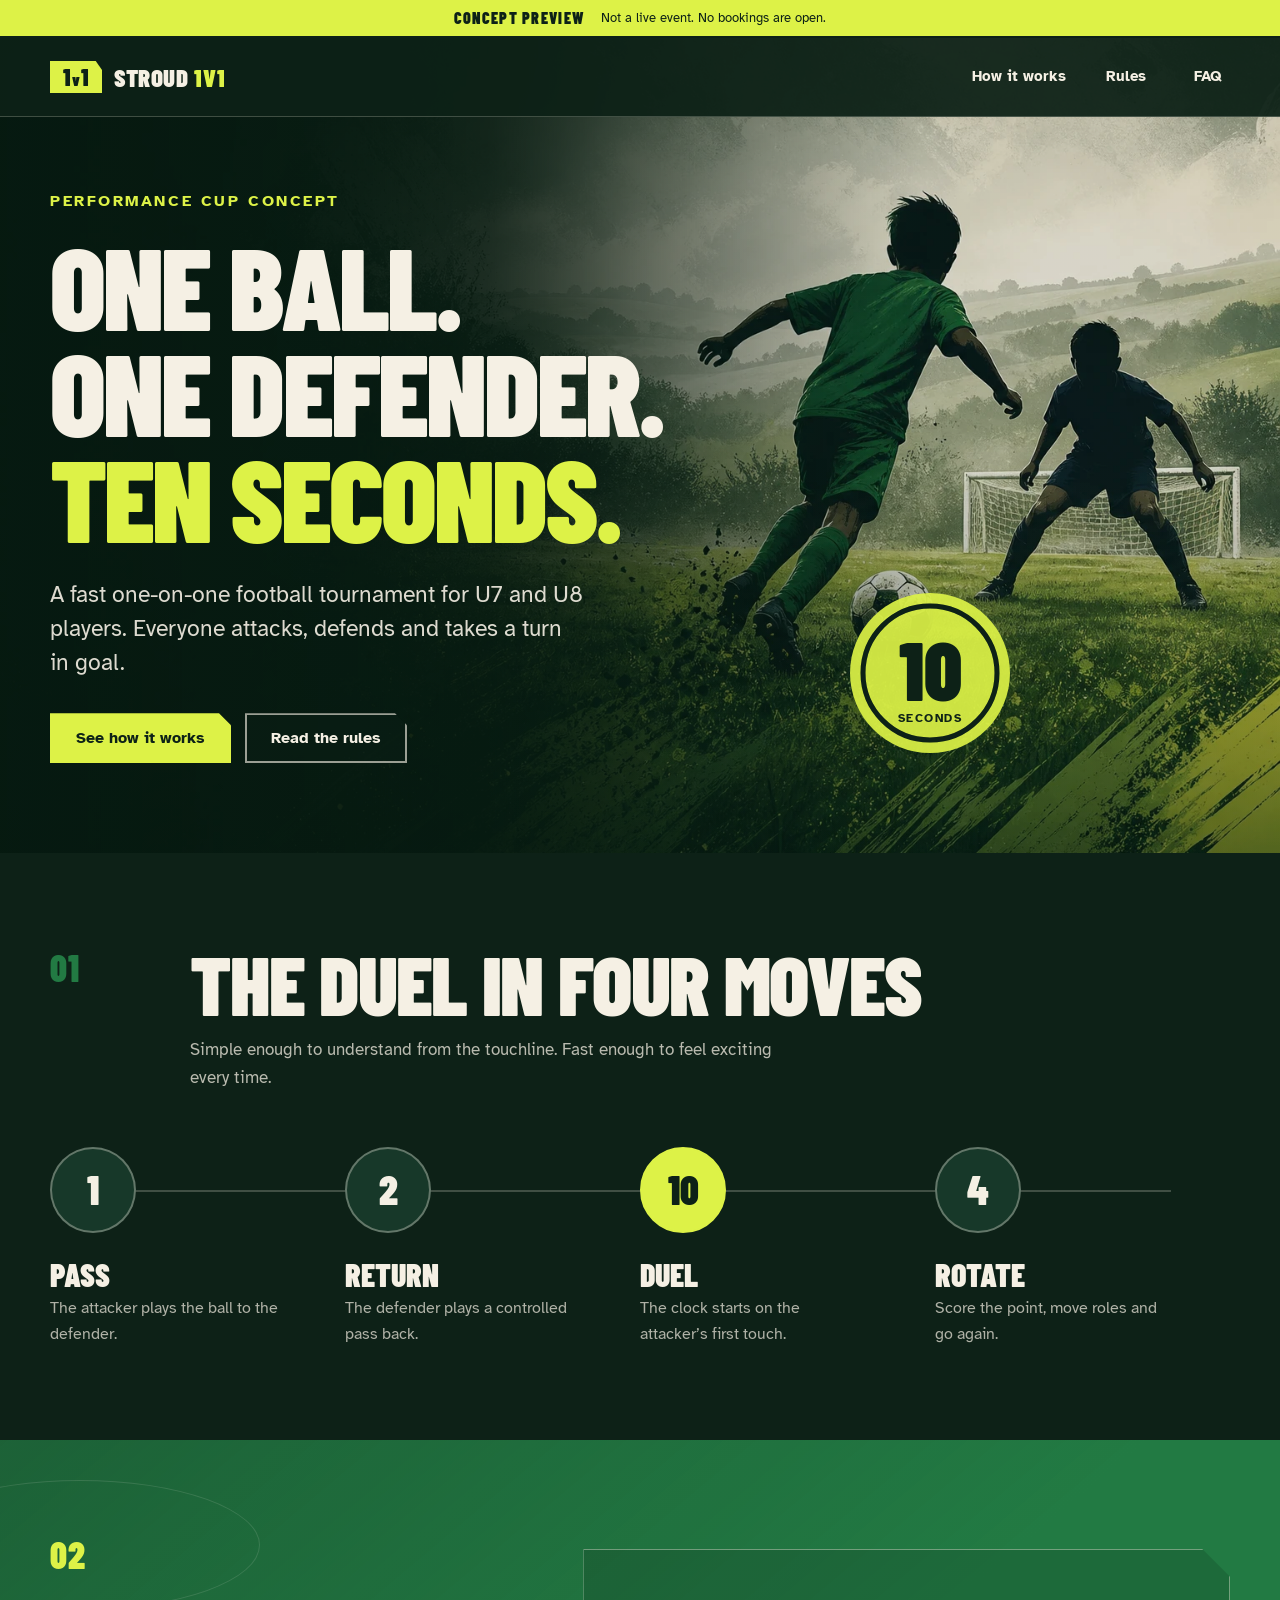
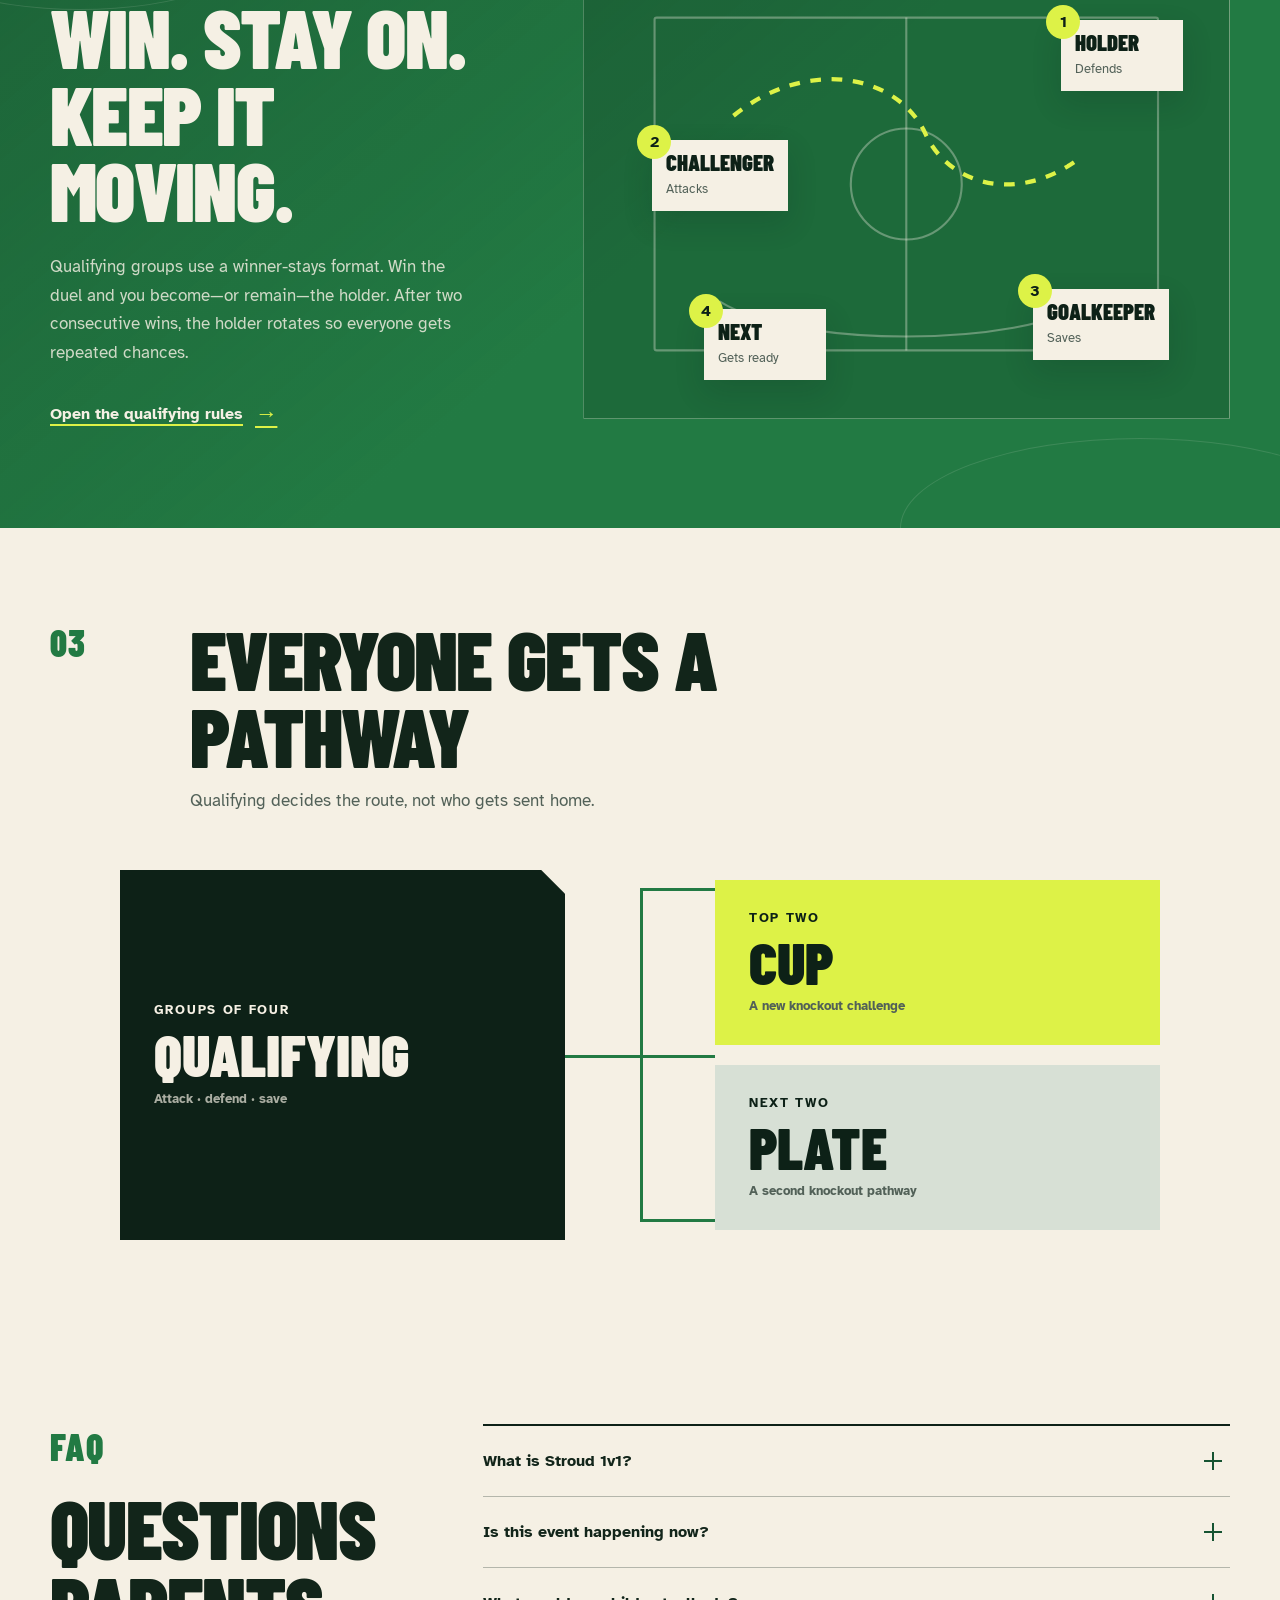
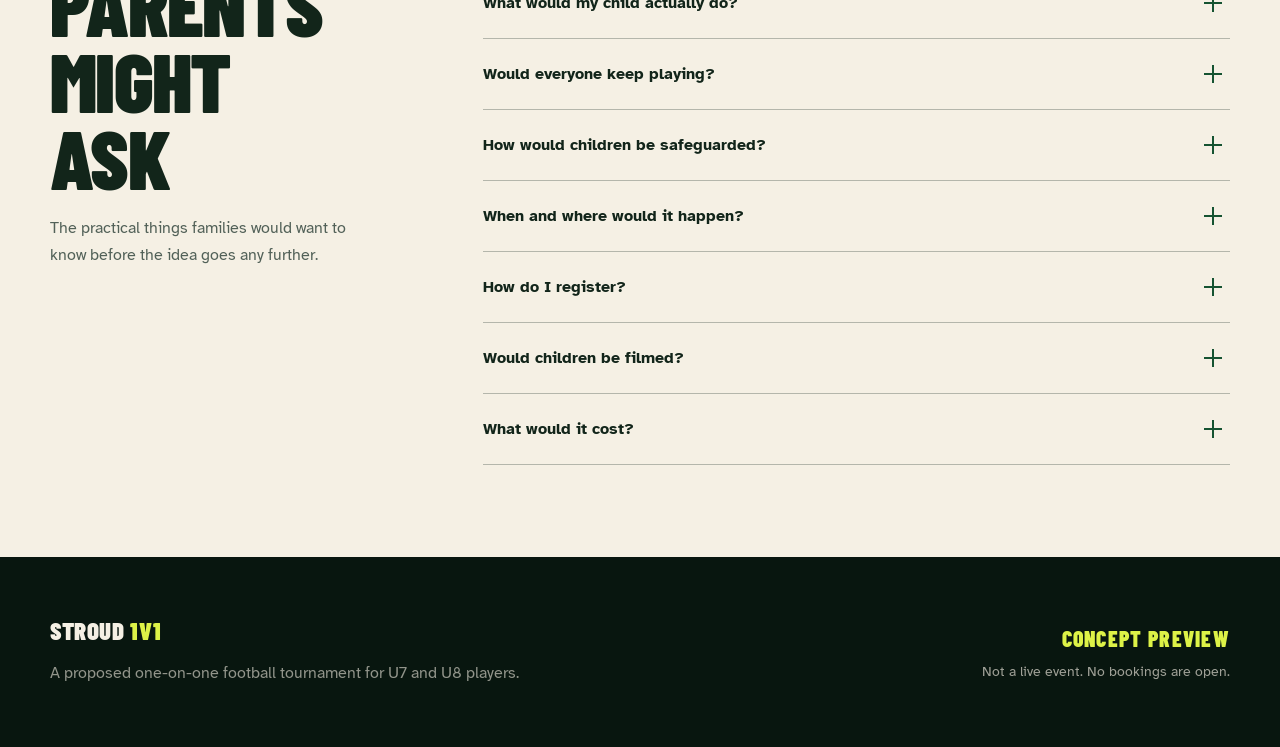
==== stroud-1v1/index.html @ 90f4fe82 "Simplify Stroud 1v1 homepage for parents" ====
<!doctype html>
<html lang="en">
<head>
    <meta charset="utf-8">
    <meta name="viewport" content="width=device-width, initial-scale=1">
    <meta name="robots" content="noindex, nofollow">
    <meta name="theme-color" content="#0D2117">
    <meta name="description" content="A proposed one-on-one football tournament for U7 and U8 players in Stroud.">
    <meta property="og:type" content="website">
    <meta property="og:title" content="Stroud 1v1 — Concept Preview">
    <meta property="og:description" content="A proposed U7 and U8 football tournament built around ten-second one-on-one duels.">
    <meta property="og:url" content="https://greg-cld.github.io/Champion-Football-Stroud/stroud-1v1/">
    <meta property="og:image" content="https://greg-cld.github.io/Champion-Football-Stroud/stroud-1v1/assets/share-card.png">
    <meta property="og:image:width" content="1200">
    <meta property="og:image:height" content="630">
    <title>Stroud 1v1 — Concept Preview</title>
    <link rel="canonical" href="https://greg-cld.github.io/Champion-Football-Stroud/stroud-1v1/">
    <link rel="stylesheet" href="assets/styles.css?v=20260819-2">
</head>
<body>
    <a class="skip-link" href="#main">Skip to the main idea</a>

    <div class="concept-bar">
        <div class="shell concept-bar__inner">
            <strong>Concept preview</strong>
            <span>Not a live event. No bookings are open.</span>
        </div>
    </div>

    <header class="site-header">
        <div class="shell site-header__inner">
            <a class="brand" href="./" aria-label="Stroud 1v1 concept homepage">
                <span class="brand__mark" aria-hidden="true">1<span>v</span>1</span>
                <span class="brand__words">Stroud <b>1v1</b></span>
            </a>
            <nav class="site-nav" aria-label="Main navigation">
                <a href="#how-it-works">How it works</a>
                <a href="rules/">Rules</a>
                <a href="#faq">FAQ</a>
            </nav>
        </div>
    </header>

    <main id="main">
        <section class="hero" aria-labelledby="hero-title">
            <img class="hero__image" src="assets/hero-duel.webp" alt="Illustrated young football attacker facing a defender on a green community pitch">
            <div class="hero__shade" aria-hidden="true"></div>
            <div class="shell hero__inner">
                <div class="hero__copy">
                    <p class="descriptor">Performance Cup concept</p>
                    <h1 id="hero-title">One ball.<br>One defender.<br><em>Ten seconds.</em></h1>
                    <p class="hero__intro">A fast one-on-one football tournament for U7 and U8 players. Everyone attacks, defends and takes a turn in goal.</p>
                    <div class="hero__actions">
                        <a class="button button--primary" href="#how-it-works">See how it works</a>
                        <a class="button button--quiet" href="rules/">Read the rules</a>
                    </div>
                </div>

                <div class="timer-mark" aria-label="Each attack lasts ten seconds">
                    <svg viewBox="0 0 160 160" aria-hidden="true" focusable="false">
                        <circle class="timer-mark__track" cx="80" cy="80" r="67"></circle>
                        <circle class="timer-mark__run" cx="80" cy="80" r="67"></circle>
                    </svg>
                    <strong>10</strong>
                    <span>seconds</span>
                </div>
            </div>
        </section>

        <section class="section section--chalk" id="how-it-works" aria-labelledby="how-title">
            <div class="shell">
                <div class="section-heading">
                    <p class="section-number" aria-hidden="true">01</p>
                    <div>
                        <h2 id="how-title">The duel in four moves</h2>
                        <p>Simple enough to understand from the touchline. Fast enough to feel exciting every time.</p>
                    </div>
                </div>

                <ol class="duel-steps">
                    <li>
                        <span class="duel-steps__number">1</span>
                        <div><strong>Pass</strong><span>The attacker plays the ball to the defender.</span></div>
                    </li>
                    <li>
                        <span class="duel-steps__number">2</span>
                        <div><strong>Return</strong><span>The defender plays a controlled pass back.</span></div>
                    </li>
                    <li class="duel-steps__live">
                        <span class="duel-steps__number">10</span>
                        <div><strong>Duel</strong><span>The clock starts on the attacker’s first touch.</span></div>
                    </li>
                    <li>
                        <span class="duel-steps__number">4</span>
                        <div><strong>Rotate</strong><span>Score the point, move roles and go again.</span></div>
                    </li>
                </ol>
            </div>
        </section>

        <section class="section section--field" aria-labelledby="stay-title">
            <div class="shell split-layout">
                <div class="split-layout__copy">
                    <p class="section-number section-number--lime" aria-hidden="true">02</p>
                    <h2 id="stay-title">Win. Stay on. Keep it moving.</h2>
                    <p>Qualifying groups use a winner-stays format. Win the duel and you become—or remain—the holder. After two consecutive wins, the holder rotates so everyone gets repeated chances.</p>
                    <a class="text-link" href="rules/#qualifying">Open the qualifying rules <span aria-hidden="true">→</span></a>
                </div>

                <div class="pitch-board" aria-label="Four roles rotate around a small pitch">
                    <svg class="pitch-board__lines" viewBox="0 0 520 360" aria-hidden="true" focusable="false">
                        <rect x="24" y="24" width="472" height="312" rx="2"></rect>
                        <line x1="260" y1="24" x2="260" y2="336"></line>
                        <circle cx="260" cy="180" r="52"></circle>
                        <path d="M85 290 C155 334 365 334 435 290"></path>
                        <path class="pitch-board__route" d="M98 116 C165 62 251 75 278 133 C301 183 367 199 425 154"></path>
                    </svg>
                    <div class="role role--holder"><span>1</span><strong>Holder</strong><small>Defends</small></div>
                    <div class="role role--challenger"><span>2</span><strong>Challenger</strong><small>Attacks</small></div>
                    <div class="role role--keeper"><span>3</span><strong>Goalkeeper</strong><small>Saves</small></div>
                    <div class="role role--next"><span>4</span><strong>Next</strong><small>Gets ready</small></div>
                </div>
            </div>
        </section>

        <section class="section section--cream" aria-labelledby="path-title">
            <div class="shell">
                <div class="section-heading section-heading--dark">
                    <p class="section-number" aria-hidden="true">03</p>
                    <div>
                        <h2 id="path-title">Everyone gets a pathway</h2>
                        <p>Qualifying decides the route, not who gets sent home.</p>
                    </div>
                </div>

                <div class="pathway" aria-label="Qualifying groups split into Cup and Plate competitions">
                    <div class="pathway__start">
                        <span>Groups of four</span>
                        <strong>Qualifying</strong>
                        <small>Attack · defend · save</small>
                    </div>
                    <div class="pathway__fork" aria-hidden="true"><span></span><span></span></div>
                    <div class="pathway__finish pathway__finish--cup">
                        <span>Top two</span>
                        <strong>Cup</strong>
                        <small>A new knockout challenge</small>
                    </div>
                    <div class="pathway__finish pathway__finish--plate">
                        <span>Next two</span>
                        <strong>Plate</strong>
                        <small>A second knockout pathway</small>
                    </div>
                </div>
            </div>
        </section>

        <section class="section section--faq" id="faq" aria-labelledby="faq-title">
            <div class="shell faq-layout">
                <div class="faq-layout__intro">
                    <p class="section-number" aria-hidden="true">FAQ</p>
                    <h2 id="faq-title">Questions parents might ask</h2>
                    <p>The practical things families would want to know before the idea goes any further.</p>
                </div>
                <div class="faq-list">
                    <details>
                        <summary>What is Stroud 1v1?</summary>
                        <p>It is a proposed one-on-one football tournament for U7 and U8 players. Children rotate through attacking, defending and goalkeeping in short, ten-second duels.</p>
                    </details>
                    <details>
                        <summary>Is this event happening now?</summary>
                        <p>No. This is a concept preview for discussion and testing. No bookings are open.</p>
                    </details>
                    <details>
                        <summary>What would my child actually do?</summary>
                        <p>They would take turns as attacker, defender and goalkeeper. A qualifying win lets a player stay on, with a two-win cap so the group keeps rotating.</p>
                    </details>
                    <details>
                        <summary>Would everyone keep playing?</summary>
                        <p>Yes. Qualifying leads into Cup and Plate pathways, so every child moves into another meaningful part of the competition.</p>
                    </details>
                    <details>
                        <summary>How would children be safeguarded?</summary>
                        <p>Before any event could run, it would need an approved host, a welfare lead, first-aid arrangements and clear reporting procedures. Coaches and other eligible adults working directly with children would need an in-date FA-accepted DBS check and appropriate current FA safeguarding training.</p>
                    </details>
                    <details>
                        <summary>When and where would it happen?</summary>
                        <p>No date or venue is set. If the idea progresses, approved operational details would be shared privately with parents and carers.</p>
                    </details>
                    <details>
                        <summary>How do I register?</summary>
                        <p>Registration is not open, and this website does not collect personal information.</p>
                    </details>
                    <details>
                        <summary>Would children be filmed?</summary>
                        <p>No official filming is proposed for the pilot concept.</p>
                    </details>
                    <details>
                        <summary>What would it cost?</summary>
                        <p>The working assumption is £15 per child, subject to feasibility and approval.</p>
                    </details>
                </div>
            </div>
        </section>
    </main>

    <footer class="site-footer">
        <div class="shell site-footer__inner">
            <div>
                <span class="brand__words">Stroud <b>1v1</b></span>
                <p>A proposed one-on-one football tournament for U7 and U8 players.</p>
            </div>
            <div class="site-footer__status">
                <strong>Concept preview</strong>
                <span>Not a live event. No bookings are open.</span>
            </div>
        </div>
    </footer>
</body>
</html>
---- stroud-1v1/assets/styles.css ----
@font-face {
    font-family: "Barlow Condensed";
    src: url("fonts/barlow-condensed-black.ttf") format("truetype");
    font-style: normal;
    font-weight: 900;
    font-display: swap;
}

@font-face {
    font-family: "Atkinson Hyperlegible";
    src: url("fonts/atkinson-hyperlegible-regular.ttf") format("truetype");
    font-style: normal;
    font-weight: 400;
    font-display: swap;
}

@font-face {
    font-family: "Atkinson Hyperlegible";
    src: url("fonts/atkinson-hyperlegible-bold.ttf") format("truetype");
    font-style: normal;
    font-weight: 700;
    font-display: swap;
}

:root {
    --ink: #0d2117;
    --ink-soft: #173829;
    --field: #227a43;
    --field-dark: #155331;
    --chalk: #f5f0e4;
    --mist: #d7e0d5;
    --lime: #ddf247;
    --lime-dark: #273400;
    --white: #fffef9;
    --text: #12251a;
    --muted: #526158;
    --shell: min(1180px, calc(100% - 40px));
    --display: "Barlow Condensed", "Arial Narrow", Impact, sans-serif;
    --body: "Atkinson Hyperlegible", Verdana, Arial, sans-serif;
}

*,
*::before,
*::after {
    box-sizing: border-box;
}

html {
    scroll-behavior: smooth;
    background: var(--ink);
}

body {
    margin: 0;
    color: var(--text);
    background: var(--chalk);
    font-family: var(--body);
    font-size: 1rem;
    line-height: 1.65;
    text-rendering: optimizeLegibility;
}

body::selection {
    color: var(--ink);
    background: var(--lime);
}

img,
svg {
    display: block;
    max-width: 100%;
}

a {
    color: inherit;
}

button,
a,
summary {
    -webkit-tap-highlight-color: transparent;
}

:focus-visible {
    outline: 3px solid var(--chalk);
    outline-offset: 3px;
    box-shadow: 0 0 0 6px var(--ink);
}

.shell {
    width: var(--shell);
    margin-inline: auto;
}

.skip-link {
    position: fixed;
    z-index: 100;
    top: 10px;
    left: 10px;
    padding: 10px 16px;
    color: var(--ink);
    background: var(--lime);
    font-weight: 700;
    transform: translateY(-150%);
}

.skip-link:focus {
    transform: translateY(0);
}

.concept-bar {
    position: sticky;
    z-index: 50;
    top: 0;
    color: var(--ink);
    background: var(--lime);
    border-bottom: 2px solid var(--ink);
}

.concept-bar__inner {
    min-height: 36px;
    display: flex;
    align-items: center;
    justify-content: center;
    gap: 10px 16px;
    text-align: center;
    font-size: 0.83rem;
}

.concept-bar strong {
    font-family: var(--display);
    font-size: 1rem;
    letter-spacing: 0.08em;
    text-transform: uppercase;
}

.site-header {
    position: absolute;
    z-index: 20;
    right: 0;
    left: 0;
    color: var(--chalk);
    background: rgba(13, 33, 23, 0.94);
    border-bottom: 1px solid rgba(245, 240, 228, 0.22);
}

.site-header__inner {
    min-height: 78px;
    display: flex;
    align-items: center;
    justify-content: space-between;
    gap: 24px;
}

.brand {
    min-height: 44px;
    display: inline-flex;
    align-items: center;
    gap: 12px;
    color: inherit;
    text-decoration: none;
}

.brand__mark {
    min-width: 52px;
    padding: 3px 7px 4px;
    color: var(--ink);
    background: var(--lime);
    clip-path: polygon(0 0, 88% 0, 100% 28%, 100% 100%, 0 100%);
    font-family: var(--display);
    font-size: 1.55rem;
    line-height: 1;
    text-align: center;
}

.brand__mark span {
    margin-inline: 1px;
    font-size: 0.66em;
}

.brand__words {
    font-family: var(--display);
    font-size: 1.55rem;
    letter-spacing: 0.025em;
    line-height: 1;
    text-transform: uppercase;
}

.brand__words b {
    color: var(--lime);
}

.site-nav {
    display: flex;
    align-items: center;
    gap: clamp(18px, 3vw, 38px);
}

.site-nav a {
    min-width: 44px;
    min-height: 44px;
    display: inline-flex;
    align-items: center;
    justify-content: center;
    color: inherit;
    font-size: 0.95rem;
    font-weight: 700;
    text-decoration: none;
}

.site-nav a:hover,
.site-nav a[aria-current="page"] {
    color: var(--lime);
}

.hero {
    position: relative;
    min-height: min(790px, calc(100svh - 36px));
    display: grid;
    align-items: center;
    overflow: hidden;
    color: var(--chalk);
    background: var(--ink);
}

.hero__image,
.hero__shade {
    position: absolute;
    inset: 0;
    width: 100%;
    height: 100%;
}

.hero__image {
    object-fit: cover;
    object-position: center;
}

.hero__shade {
    background:
        linear-gradient(90deg, rgba(6, 25, 16, 0.98) 0%, rgba(6, 25, 16, 0.84) 38%, rgba(6, 25, 16, 0.12) 72%),
        linear-gradient(0deg, rgba(6, 25, 16, 0.48) 0%, transparent 50%);
}

.hero__inner {
    position: relative;
    z-index: 2;
    display: grid;
    grid-template-columns: minmax(0, 760px) auto;
    align-items: end;
    gap: 40px;
    padding-block: 150px 90px;
}

.descriptor {
    margin: 0 0 18px;
    color: var(--lime);
    font-weight: 700;
    letter-spacing: 0.16em;
    text-transform: uppercase;
}

h1,
h2,
h3,
p {
    text-wrap: pretty;
}

h1,
h2,
h3 {
    margin-top: 0;
    font-family: var(--display);
    font-weight: 900;
    line-height: 0.92;
    text-transform: uppercase;
}

.hero h1 {
    max-width: 760px;
    margin-bottom: 28px;
    font-size: clamp(4.2rem, 9vw, 8.6rem);
    letter-spacing: -0.025em;
}

.hero h1 em,
.mindset-layout h2 em,
.rules-hero h1 em {
    color: var(--lime);
    font-style: normal;
}

.hero__intro {
    max-width: 590px;
    margin: 0;
    color: rgba(245, 240, 228, 0.9);
    font-size: clamp(1.15rem, 2vw, 1.45rem);
    line-height: 1.45;
}

.hero__actions {
    display: flex;
    flex-wrap: wrap;
    gap: 14px;
    margin-top: 34px;
}

.button {
    min-height: 50px;
    display: inline-flex;
    align-items: center;
    justify-content: center;
    padding: 13px 24px;
    border: 2px solid transparent;
    clip-path: polygon(0 0, calc(100% - 12px) 0, 100% 12px, 100% 100%, 0 100%);
    font-weight: 700;
    line-height: 1.2;
    text-decoration: none;
    transition: transform 140ms ease, background-color 140ms ease, color 140ms ease;
}

.button:hover {
    transform: translateY(-2px);
}

.button:active {
    transform: translateY(1px);
}

.button--primary {
    color: var(--ink);
    background: var(--lime);
}

.button--quiet {
    color: var(--chalk);
    border-color: rgba(245, 240, 228, 0.62);
    background: rgba(13, 33, 23, 0.45);
}

.button--quiet:hover {
    color: var(--ink);
    background: var(--chalk);
}

.button--dark {
    color: var(--chalk);
    background: var(--ink);
}

.timer-mark {
    position: relative;
    width: 160px;
    aspect-ratio: 1;
    display: grid;
    align-self: end;
    place-items: center;
    margin-bottom: 10px;
    color: var(--ink);
    background: rgba(221, 242, 71, 0.92);
    border-radius: 50%;
}

.timer-mark svg {
    position: absolute;
    inset: 0;
    width: 100%;
    height: 100%;
    transform: rotate(-90deg);
}

.timer-mark circle {
    fill: none;
    stroke-width: 5;
}

.timer-mark__track {
    stroke: rgba(13, 33, 23, 0.18);
}

.timer-mark__run {
    stroke: var(--ink);
    stroke-dasharray: 421;
    stroke-dashoffset: 421;
    animation: timer-run 10s linear 1 900ms forwards;
}

.timer-mark strong {
    margin-top: -10px;
    font-family: var(--display);
    font-size: 5.2rem;
    line-height: 0.8;
}

.timer-mark span {
    position: absolute;
    bottom: 24px;
    font-size: 0.75rem;
    font-weight: 700;
    letter-spacing: 0.12em;
    text-transform: uppercase;
}

@keyframes timer-run {
    to { stroke-dashoffset: 0; }
}

.section {
    position: relative;
    padding-block: 92px;
}

.section h2,
.rule-section h2,
.attribution h2 {
    margin: 0;
    font-size: clamp(3.1rem, 6.5vw, 6.2rem);
    letter-spacing: -0.02em;
}

.section-heading {
    display: grid;
    grid-template-columns: 110px minmax(0, 780px);
    gap: 30px;
    align-items: start;
    margin-bottom: 54px;
}

.section-heading p:last-child {
    max-width: 620px;
    margin: 14px 0 0;
    color: rgba(245, 240, 228, 0.74);
    font-size: 1.08rem;
}

.section-heading--dark p:last-child {
    color: var(--muted);
}

.section-number {
    margin: 4px 0 0;
    color: var(--field);
    font-family: var(--display);
    font-size: 2.3rem;
    font-weight: 900;
    letter-spacing: 0.04em;
    line-height: 1;
}

.section-number--lime {
    color: var(--lime);
}

.section--chalk {
    color: var(--chalk);
    background: var(--ink);
}

.duel-steps {
    position: relative;
    display: grid;
    grid-template-columns: repeat(4, 1fr);
    gap: 0;
    margin: 0;
    padding: 0;
    list-style: none;
}

.duel-steps::before {
    content: "";
    position: absolute;
    top: 43px;
    right: 5%;
    left: 5%;
    height: 2px;
    background: rgba(245, 240, 228, 0.22);
}

.duel-steps li {
    position: relative;
    z-index: 1;
    padding-right: 28px;
}

.duel-steps__number {
    width: 86px;
    height: 86px;
    display: grid;
    place-items: center;
    margin-bottom: 25px;
    color: var(--chalk);
    background: var(--ink-soft);
    border: 2px solid rgba(245, 240, 228, 0.34);
    border-radius: 50%;
    font-family: var(--display);
    font-size: 2.55rem;
    line-height: 1;
}

.duel-steps__live .duel-steps__number {
    color: var(--ink);
    background: var(--lime);
    border-color: var(--lime);
}

.duel-steps strong,
.duel-steps span:not(.duel-steps__number) {
    display: block;
}

.duel-steps strong {
    margin-bottom: 5px;
    font-family: var(--display);
    font-size: 2rem;
    line-height: 1;
    text-transform: uppercase;
}

.duel-steps span:not(.duel-steps__number) {
    max-width: 230px;
    color: rgba(245, 240, 228, 0.7);
}

.section--field {
    overflow: hidden;
    color: var(--chalk);
    background:
        linear-gradient(140deg, rgba(13, 33, 23, 0.28), transparent 55%),
        var(--field);
}

.section--field::before,
.section--field::after {
    content: "";
    position: absolute;
    border: 1px solid rgba(245, 240, 228, 0.13);
    border-radius: 50%;
}

.section--field::before {
    width: 480px;
    height: 180px;
    right: -100px;
    bottom: -90px;
}

.section--field::after {
    width: 360px;
    height: 130px;
    left: -100px;
    top: 40px;
}

.split-layout {
    position: relative;
    z-index: 1;
    display: grid;
    grid-template-columns: minmax(0, 0.8fr) minmax(520px, 1.2fr);
    gap: clamp(50px, 8vw, 110px);
    align-items: center;
}

.split-layout h2 {
    margin-top: 26px;
}

.split-layout__copy > p:not(.section-number) {
    max-width: 560px;
    margin-block: 25px;
    color: rgba(245, 240, 228, 0.82);
    font-size: 1.08rem;
}

.text-link {
    min-height: 44px;
    display: inline-flex;
    gap: 12px;
    align-items: center;
    color: var(--chalk);
    font-weight: 700;
    text-decoration-color: var(--lime);
    text-decoration-thickness: 2px;
    text-underline-offset: 5px;
}

.text-link span {
    color: var(--lime);
    font-size: 1.4rem;
}

.pitch-board {
    position: relative;
    min-height: 470px;
    color: var(--ink);
    background: rgba(13, 33, 23, 0.18);
    border: 1px solid rgba(245, 240, 228, 0.4);
    clip-path: polygon(0 0, calc(100% - 28px) 0, 100% 28px, 100% 100%, 0 100%);
}

.pitch-board__lines {
    position: absolute;
    inset: 42px;
    width: calc(100% - 84px);
    height: calc(100% - 84px);
}

.pitch-board__lines rect,
.pitch-board__lines line,
.pitch-board__lines circle,
.pitch-board__lines path {
    fill: none;
    stroke: rgba(245, 240, 228, 0.34);
    stroke-width: 2;
}

.pitch-board__lines .pitch-board__route {
    stroke: var(--lime);
    stroke-width: 4;
    stroke-dasharray: 10 10;
    animation: route-dash 5s linear 1 500ms forwards;
}

@keyframes route-dash {
    to { stroke-dashoffset: -80; }
}

.role {
    position: absolute;
    min-width: 122px;
    padding: 11px 14px;
    color: var(--ink);
    background: var(--chalk);
    box-shadow: 0 12px 30px rgba(13, 33, 23, 0.16);
}

.role span {
    position: absolute;
    top: -15px;
    left: -15px;
    width: 34px;
    height: 34px;
    display: grid;
    place-items: center;
    color: var(--ink);
    background: var(--lime);
    border-radius: 50%;
    font-weight: 700;
}

.role strong,
.role small {
    display: block;
}

.role strong {
    font-family: var(--display);
    font-size: 1.42rem;
    line-height: 1;
    text-transform: uppercase;
}

.role small {
    margin-top: 4px;
    color: var(--muted);
}

.role--holder { top: 70px; right: 46px; }
.role--challenger { top: 190px; left: 68px; }
.role--keeper { right: 60px; bottom: 58px; }
.role--next { left: 120px; bottom: 38px; }

.section--cream {
    background: var(--chalk);
}

.pathway {
    display: grid;
    grid-template-columns: 1fr 150px 1fr;
    grid-template-rows: repeat(2, 1fr);
    align-items: stretch;
    max-width: 1040px;
    margin-inline: auto;
}

.pathway > div:not(.pathway__fork) {
    min-height: 150px;
    display: flex;
    flex-direction: column;
    justify-content: center;
    padding: 28px 34px;
}

.pathway span,
.pathway small {
    font-weight: 700;
}

.pathway span {
    font-size: 0.8rem;
    letter-spacing: 0.13em;
    text-transform: uppercase;
}

.pathway strong {
    margin-block: 5px;
    font-family: var(--display);
    font-size: 3.7rem;
    line-height: 0.95;
    text-transform: uppercase;
}

.pathway small {
    color: var(--muted);
}

.pathway__start {
    grid-row: 1 / 3;
    color: var(--chalk);
    background: var(--ink);
    clip-path: polygon(0 0, calc(100% - 24px) 0, 100% 24px, 100% 100%, 0 100%);
}

.pathway__start small {
    color: rgba(245, 240, 228, 0.68);
}

.pathway__fork {
    position: relative;
    grid-row: 1 / 3;
}

.pathway__fork::before {
    content: "";
    position: absolute;
    top: 50%;
    right: 0;
    left: 0;
    height: 3px;
    background: var(--field);
}

.pathway__fork span {
    position: absolute;
    left: 50%;
    width: 50%;
    height: calc(50% - 18px);
    border-left: 3px solid var(--field);
}

.pathway__fork span:first-child {
    top: 18px;
    border-top: 3px solid var(--field);
}

.pathway__fork span:last-child {
    bottom: 18px;
    border-bottom: 3px solid var(--field);
}

.pathway__finish {
    margin-block: 10px;
    color: var(--ink);
    background: var(--mist);
}

.pathway__finish--cup {
    background: var(--lime);
}

.section--ink {
    color: var(--chalk);
    background: var(--ink);
}

.mindset-layout {
    display: grid;
    grid-template-columns: minmax(0, 0.9fr) minmax(420px, 1.1fr);
    gap: clamp(60px, 10vw, 140px);
    align-items: start;
}

.mindset-layout h2 {
    margin-block: 26px;
}

.mindset-layout > div > p:last-child {
    max-width: 520px;
    color: rgba(245, 240, 228, 0.7);
}

.mindset-list {
    margin: 0;
    border-top: 1px solid rgba(245, 240, 228, 0.24);
}

.mindset-list div {
    display: grid;
    grid-template-columns: 150px 1fr;
    gap: 24px;
    padding-block: 25px;
    border-bottom: 1px solid rgba(245, 240, 228, 0.24);
}

.mindset-list dt {
    color: var(--lime);
    font-family: var(--display);
    font-size: 2rem;
    line-height: 1;
    text-transform: uppercase;
}

.mindset-list dd {
    margin: 0;
    color: rgba(245, 240, 228, 0.78);
}

.section--mist {
    background: var(--mist);
}

.pilot-facts {
    display: grid;
    grid-template-columns: repeat(4, 1fr);
    margin: 0;
    border-top: 2px solid var(--ink);
    border-bottom: 2px solid var(--ink);
}

.pilot-facts div {
    padding: 26px 28px 30px 0;
}

.pilot-facts div + div {
    padding-left: 28px;
    border-left: 1px solid rgba(13, 33, 23, 0.24);
}

.pilot-facts dt {
    margin-bottom: 8px;
    color: var(--field-dark);
    font-family: var(--display);
    font-size: 1.55rem;
    line-height: 1;
    text-transform: uppercase;
}

.pilot-facts dd {
    margin: 0;
    font-weight: 700;
    line-height: 1.45;
}

.section--decision {
    color: var(--chalk);
    background: var(--field-dark);
}

.decision-layout {
    display: grid;
    grid-template-columns: minmax(0, 0.72fr) minmax(540px, 1.28fr);
    gap: clamp(55px, 9vw, 130px);
}

.decision-layout__intro {
    position: sticky;
    top: 92px;
    align-self: start;
}

.decision-layout__intro h2 {
    margin-bottom: 22px;
}

.decision-layout__intro > p:last-child {
    color: rgba(245, 240, 228, 0.72);
}

.decision-list {
    margin: 0;
    padding: 0;
    list-style: none;
    border-top: 1px solid rgba(245, 240, 228, 0.28);
}

.decision-list li {
    display: grid;
    grid-template-columns: 62px 1fr;
    gap: 24px;
    align-items: start;
    padding-block: 25px;
    border-bottom: 1px solid rgba(245, 240, 228, 0.28);
}

.decision-list span {
    color: var(--lime);
    font-family: var(--display);
    font-size: 1.6rem;
}

.decision-list p {
    margin: 0;
    font-size: 1.12rem;
    font-weight: 700;
    line-height: 1.45;
}

.section--faq {
    background: var(--chalk);
}

.faq-layout {
    display: grid;
    grid-template-columns: minmax(250px, 0.58fr) minmax(0, 1.42fr);
    gap: clamp(55px, 10vw, 140px);
    align-items: start;
}

.faq-layout__intro {
    position: sticky;
    top: 92px;
}

.faq-layout__intro h2 {
    margin-block: 24px 20px;
}

.faq-layout__intro > p:last-child {
    color: var(--muted);
}

.faq-list {
    border-top: 2px solid var(--ink);
}

.faq-list details {
    border-bottom: 1px solid rgba(13, 33, 23, 0.28);
}

.faq-list summary {
    position: relative;
    min-height: 70px;
    display: flex;
    align-items: center;
    padding: 18px 50px 18px 0;
    cursor: pointer;
    font-weight: 700;
    list-style: none;
}

.faq-list summary::-webkit-details-marker {
    display: none;
}

.faq-list summary::before,
.faq-list summary::after {
    content: "";
    position: absolute;
    right: 8px;
    width: 18px;
    height: 2px;
    background: var(--field-dark);
    transition: transform 160ms ease;
}

.faq-list summary::after {
    transform: rotate(90deg);
}

.faq-list details[open] summary::after {
    transform: rotate(0deg);
}

.faq-list details p {
    max-width: 680px;
    margin: 0 50px 22px 0;
    color: var(--muted);
}

.site-footer {
    color: var(--chalk);
    background: #08160f;
}

.site-footer__inner {
    min-height: 190px;
    display: flex;
    align-items: center;
    justify-content: space-between;
    gap: 40px;
    padding-block: 42px;
}

.site-footer p {
    margin: 12px 0 0;
    color: rgba(245, 240, 228, 0.58);
}

.site-footer__status {
    display: grid;
    gap: 3px;
    text-align: right;
}

.site-footer__status strong {
    color: var(--lime);
    font-family: var(--display);
    font-size: 1.35rem;
    letter-spacing: 0.06em;
    text-transform: uppercase;
}

.site-footer__status span {
    color: rgba(245, 240, 228, 0.64);
    font-size: 0.9rem;
}

/* Rules page */

.rules-hero {
    position: relative;
    overflow: hidden;
    padding-block: 180px 100px;
    color: var(--chalk);
    background:
        radial-gradient(circle at 85% 50%, rgba(34, 122, 67, 0.8), transparent 36%),
        linear-gradient(120deg, var(--ink), var(--ink-soft));
}

.rules-hero::before,
.rules-hero::after {
    content: "";
    position: absolute;
    border: 2px solid rgba(245, 240, 228, 0.16);
}

.rules-hero::before {
    width: 480px;
    height: 480px;
    right: -120px;
    bottom: -240px;
    border-radius: 50%;
}

.rules-hero::after {
    width: 2px;
    height: 100%;
    right: 22%;
    top: 0;
    border-width: 0 0 0 2px;
}

.rules-hero__inner {
    position: relative;
    z-index: 1;
    display: grid;
    grid-template-columns: minmax(0, 780px) auto;
    gap: 40px;
    align-items: end;
}

.rules-hero h1 {
    margin-bottom: 24px;
    font-size: clamp(4.3rem, 9vw, 8rem);
}

.rules-hero p:last-child {
    max-width: 670px;
    margin: 0;
    color: rgba(245, 240, 228, 0.74);
    font-size: 1.08rem;
}

.rules-hero__mark {
    width: 165px;
    aspect-ratio: 1;
    display: grid;
    place-items: center;
    color: var(--ink);
    background: var(--lime);
    border-radius: 50%;
}

.rules-hero__mark span {
    margin-top: 10px;
    font-family: var(--display);
    font-size: 6rem;
    line-height: 0.6;
}

.rules-hero__mark small {
    margin-top: -20px;
    font-weight: 700;
    letter-spacing: 0.1em;
    text-transform: uppercase;
}

.rule-index {
    color: var(--chalk);
    background: var(--field-dark);
}

.rule-index__inner {
    min-height: 64px;
    display: flex;
    align-items: center;
    gap: clamp(22px, 5vw, 60px);
    overflow-x: auto;
    scrollbar-width: none;
}

.rule-index__inner::-webkit-scrollbar {
    display: none;
}

.rule-index a {
    min-height: 44px;
    display: inline-flex;
    align-items: center;
    flex: 0 0 auto;
    color: var(--chalk);
    font-weight: 700;
    text-decoration-color: rgba(245, 240, 228, 0.4);
    text-underline-offset: 5px;
}

.rule-index a:hover {
    color: var(--lime);
}

.rules-content {
    max-width: 1000px;
    padding-block: 40px 100px;
}

.rule-section {
    scroll-margin-top: 55px;
    padding-block: 72px;
    border-bottom: 1px solid rgba(13, 33, 23, 0.22);
}

.rule-section__heading {
    display: grid;
    grid-template-columns: 82px 1fr;
    gap: 26px;
    margin-bottom: 48px;
}

.rule-section__heading > span {
    color: var(--field);
    font-family: var(--display);
    font-size: 2.4rem;
    font-weight: 900;
    line-height: 1;
}

.rule-section h2 {
    font-size: clamp(3.2rem, 6vw, 5.6rem);
}

.rule-section__heading p {
    margin: 12px 0 0;
    color: var(--muted);
    font-size: 1.08rem;
}

.rule-sequence,
.knockout-rules {
    margin: 0;
    padding: 0;
    list-style: none;
}

.rule-sequence {
    display: grid;
    grid-template-columns: repeat(4, 1fr);
    gap: 2px;
    background: rgba(13, 33, 23, 0.14);
}

.rule-sequence li {
    min-height: 185px;
    padding: 24px;
    background: var(--chalk);
}

.rule-sequence li:nth-child(3) {
    background: var(--lime);
}

.rule-sequence strong,
.rule-sequence span {
    display: block;
}

.rule-sequence strong {
    margin-bottom: 12px;
    font-family: var(--display);
    font-size: 1.8rem;
    line-height: 1;
    text-transform: uppercase;
}

.rule-sequence span {
    color: var(--muted);
    line-height: 1.45;
}

.rule-note {
    margin-top: 28px;
    padding: 24px 28px;
    color: var(--chalk);
    background: var(--field-dark);
    clip-path: polygon(0 0, calc(100% - 18px) 0, 100% 18px, 100% 100%, 0 100%);
}

.rule-note strong {
    color: var(--lime);
    font-family: var(--display);
    font-size: 1.6rem;
    text-transform: uppercase;
}

.rule-note p {
    margin: 7px 0 0;
    color: rgba(245, 240, 228, 0.8);
}

.role-rules {
    display: grid;
    grid-template-columns: repeat(4, 1fr);
    gap: 18px;
}

.role-rules > div {
    position: relative;
    padding: 28px 18px 20px;
    background: var(--mist);
}

.role-rules span {
    position: absolute;
    top: -12px;
    left: 16px;
    width: 30px;
    height: 30px;
    display: grid;
    place-items: center;
    color: var(--ink);
    background: var(--lime);
    border-radius: 50%;
    font-weight: 700;
}

.role-rules strong {
    font-family: var(--display);
    font-size: 1.6rem;
    line-height: 1;
    text-transform: uppercase;
}

.role-rules p {
    margin: 8px 0 0;
    color: var(--muted);
}

.plain-rules {
    margin-top: 32px;
}

.plain-rules p {
    margin-block: 16px;
}

.score-lines {
    margin: 0;
    border-top: 2px solid var(--ink);
}

.score-lines div {
    display: grid;
    grid-template-columns: 170px 1fr;
    gap: 24px;
    padding-block: 22px;
    border-bottom: 1px solid rgba(13, 33, 23, 0.28);
}

.score-lines dt {
    color: var(--field-dark);
    font-family: var(--display);
    font-size: 1.7rem;
    line-height: 1;
    text-transform: uppercase;
}

.score-lines dd {
    margin: 0;
}

.decision-test {
    display: grid;
    grid-template-columns: 1.1fr 0.95fr 0.95fr;
    gap: 2px;
    margin-top: 44px;
    color: var(--chalk);
    background: rgba(245, 240, 228, 0.24);
}

.decision-test > div {
    padding: 28px;
    background: var(--ink);
}

.decision-test__intro span {
    color: var(--lime);
    font-weight: 700;
    letter-spacing: 0.12em;
    text-transform: uppercase;
}

.decision-test h3 {
    margin: 14px 0;
    font-size: 2.2rem;
}

.decision-test p {
    margin: 0;
    color: rgba(245, 240, 228, 0.68);
}

.decision-test__option strong {
    display: block;
    margin-bottom: 12px;
    color: var(--lime);
    font-family: var(--display);
    font-size: 1.8rem;
    line-height: 1;
    text-transform: uppercase;
}

.rule-footnote {
    margin: 28px 0 0;
    color: var(--muted);
}

.knockout-rules {
    counter-reset: knockout;
    border-top: 2px solid var(--ink);
}

.knockout-rules li {
    position: relative;
    min-height: 65px;
    display: grid;
    align-items: center;
    padding: 15px 20px 15px 64px;
    border-bottom: 1px solid rgba(13, 33, 23, 0.26);
    counter-increment: knockout;
}

.knockout-rules li::before {
    content: counter(knockout, decimal-leading-zero);
    position: absolute;
    left: 8px;
    color: var(--field);
    font-family: var(--display);
    font-size: 1.45rem;
}

.conduct-grid {
    display: grid;
    grid-template-columns: repeat(2, 1fr);
    gap: 30px 44px;
}

.conduct-grid > div {
    padding-top: 18px;
    border-top: 2px solid var(--field);
}

.conduct-grid strong {
    font-family: var(--display);
    font-size: 1.65rem;
    line-height: 1;
    text-transform: uppercase;
}

.conduct-grid p {
    margin: 10px 0 0;
    color: var(--muted);
}

.mindset-rule {
    display: grid;
    grid-template-columns: repeat(3, 1fr);
    margin-top: 46px;
    color: var(--chalk);
    background: var(--field-dark);
}

.mindset-rule div {
    padding: 25px;
}

.mindset-rule div + div {
    border-left: 1px solid rgba(245, 240, 228, 0.28);
}

.mindset-rule strong,
.mindset-rule span {
    display: block;
}

.mindset-rule strong {
    color: var(--lime);
    font-family: var(--display);
    font-size: 1.75rem;
    line-height: 1;
    text-transform: uppercase;
}

.mindset-rule span {
    margin-top: 7px;
    color: rgba(245, 240, 228, 0.7);
}

.attribution {
    margin-top: 64px;
    padding: 30px;
    background: var(--mist);
}

.attribution h2 {
    font-size: 2.3rem;
}

.attribution p {
    margin: 14px 0 0;
}

.attribution a {
    font-weight: 700;
    text-underline-offset: 4px;
}

.rules-back {
    margin-top: 34px;
}

@media (max-width: 980px) {
    .hero__inner,
    .rules-hero__inner {
        grid-template-columns: 1fr;
    }

    .timer-mark,
    .rules-hero__mark {
        position: absolute;
        right: 0;
        bottom: 82px;
        width: 135px;
    }

    .timer-mark strong {
        font-size: 4.4rem;
    }

    .split-layout,
    .mindset-layout,
    .decision-layout,
    .faq-layout {
        grid-template-columns: 1fr;
    }

    .pitch-board {
        min-height: 450px;
    }

    .decision-layout__intro,
    .faq-layout__intro {
        position: static;
    }

    .pilot-facts {
        grid-template-columns: repeat(2, 1fr);
    }

    .pilot-facts div:nth-child(3) {
        padding-left: 0;
        border-left: 0;
        border-top: 1px solid rgba(13, 33, 23, 0.24);
    }

    .pilot-facts div:nth-child(4) {
        border-top: 1px solid rgba(13, 33, 23, 0.24);
    }

    .rule-sequence,
    .role-rules {
        grid-template-columns: repeat(2, 1fr);
    }

    .decision-test {
        grid-template-columns: 1fr 1fr;
    }

    .decision-test__intro {
        grid-column: 1 / -1;
    }
}

@media (max-width: 768px) {
    :root {
        --shell: min(100% - 28px, 680px);
    }

    .concept-bar__inner {
        min-height: 48px;
        flex-direction: column;
        justify-content: center;
        gap: 0;
        line-height: 1.25;
    }

    .site-header__inner {
        min-height: 70px;
        align-items: center;
    }

    .brand__words {
        display: none;
    }

    .site-nav {
        gap: 15px;
    }

    .site-nav a {
        font-size: 0.82rem;
    }

    .hero {
        min-height: 760px;
    }

    .hero__image {
        object-position: 63% center;
    }

    .hero__shade {
        background:
            linear-gradient(90deg, rgba(6, 25, 16, 0.95) 0%, rgba(6, 25, 16, 0.68) 70%, rgba(6, 25, 16, 0.22) 100%),
            linear-gradient(0deg, rgba(6, 25, 16, 0.8) 0%, transparent 64%);
    }

    .hero__inner {
        align-items: end;
        padding-block: 125px 60px;
    }

    .hero h1 {
        font-size: clamp(4rem, 19vw, 6.4rem);
    }

    .hero__intro {
        max-width: 88%;
        font-size: 1.08rem;
    }

    .timer-mark {
        right: 0;
        bottom: 28px;
        width: 108px;
    }

    .timer-mark strong {
        font-size: 3.7rem;
    }

    .timer-mark span {
        bottom: 16px;
        font-size: 0.62rem;
    }

    .section {
        padding-block: 70px;
    }

    .section-heading {
        grid-template-columns: 1fr;
        gap: 15px;
        margin-bottom: 42px;
    }

    .duel-steps {
        grid-template-columns: 1fr;
        gap: 0;
    }

    .duel-steps::before {
        top: 15px;
        bottom: 15px;
        left: 31px;
        width: 2px;
        height: auto;
    }

    .duel-steps li {
        display: grid;
        grid-template-columns: 66px 1fr;
        gap: 20px;
        align-items: center;
        padding: 10px 0 20px;
    }

    .duel-steps__number {
        width: 64px;
        height: 64px;
        margin: 0;
        font-size: 2rem;
    }

    .duel-steps strong {
        font-size: 1.65rem;
    }

    .duel-steps span:not(.duel-steps__number) {
        max-width: none;
    }

    .pitch-board {
        min-height: 430px;
    }

    .pitch-board__lines {
        inset: 25px;
        width: calc(100% - 50px);
        height: calc(100% - 50px);
    }

    .role {
        min-width: 108px;
        padding: 10px 11px;
    }

    .role--holder { top: 58px; right: 28px; }
    .role--challenger { top: 170px; left: 35px; }
    .role--keeper { right: 35px; bottom: 53px; }
    .role--next { left: 55px; bottom: 28px; }

    .pathway {
        grid-template-columns: 1fr 48px 1fr;
    }

    .pathway > div:not(.pathway__fork) {
        min-height: 140px;
        padding: 22px;
    }

    .pathway strong {
        font-size: 2.9rem;
    }

    .mindset-list div {
        grid-template-columns: 110px 1fr;
    }

    .pilot-facts {
        grid-template-columns: 1fr;
    }

    .pilot-facts div,
    .pilot-facts div + div,
    .pilot-facts div:nth-child(3) {
        padding: 20px 0;
        border-top: 1px solid rgba(13, 33, 23, 0.24);
        border-left: 0;
    }

    .pilot-facts div:first-child {
        border-top: 0;
    }

    .site-footer__inner {
        align-items: flex-start;
        flex-direction: column;
    }

    .site-footer__status {
        text-align: left;
    }

    .rules-hero {
        padding-block: 150px 75px;
    }

    .rules-hero h1 {
        font-size: clamp(4rem, 18vw, 6.4rem);
    }

    .rules-hero__mark {
        right: 0;
        bottom: 30px;
        width: 105px;
    }

    .rules-hero__mark span {
        font-size: 4.2rem;
    }

    .rule-section {
        padding-block: 60px;
    }

    .rule-section__heading {
        grid-template-columns: 1fr;
        gap: 14px;
    }

    .rule-sequence,
    .role-rules,
    .decision-test,
    .conduct-grid,
    .mindset-rule {
        grid-template-columns: 1fr;
    }

    .decision-test__intro {
        grid-column: auto;
    }

    .mindset-rule div + div {
        border-top: 1px solid rgba(245, 240, 228, 0.28);
        border-left: 0;
    }
}

@media (max-width: 480px) {
    .site-nav a:first-child {
        display: none;
    }

    .hero__actions {
        align-items: stretch;
        flex-direction: column;
        max-width: 270px;
    }

    .timer-mark {
        width: 92px;
    }

    .timer-mark strong {
        font-size: 3.1rem;
    }

    .rules-hero__mark {
        position: static;
        width: 96px;
        margin-top: 20px;
    }

    .rule-index__inner {
        display: grid;
        grid-template-columns: repeat(3, minmax(0, 1fr));
        gap: 0 12px;
        padding-block: 7px;
        overflow: visible;
    }

    .rule-index a {
        justify-content: center;
        font-size: 0.88rem;
    }

    .pathway {
        grid-template-columns: 1fr;
        grid-template-rows: auto;
        gap: 12px;
    }

    .pathway__start,
    .pathway__fork {
        grid-row: auto;
    }

    .pathway__fork {
        display: none;
    }

    .pathway__finish {
        margin: 0;
    }

    .decision-list li {
        grid-template-columns: 48px 1fr;
        gap: 14px;
    }

    .score-lines div {
        grid-template-columns: 1fr;
        gap: 8px;
    }
}

@media (prefers-reduced-motion: reduce) {
    html {
        scroll-behavior: auto;
    }

    *,
    *::before,
    *::after {
        animation-duration: 0.01ms !important;
        animation-iteration-count: 1 !important;
        transition-duration: 0.01ms !important;
    }
}

@media print {
    .concept-bar,
    .site-header,
    .rule-index,
    .site-footer,
    .rules-back {
        display: none;
    }

    body,
    .rules-hero,
    .rule-note,
    .decision-test > div,
    .mindset-rule {
        color: #000;
        background: #fff;
    }

    .rules-hero {
        padding-block: 30px;
    }

    .rule-section {
        break-inside: avoid;
    }
}
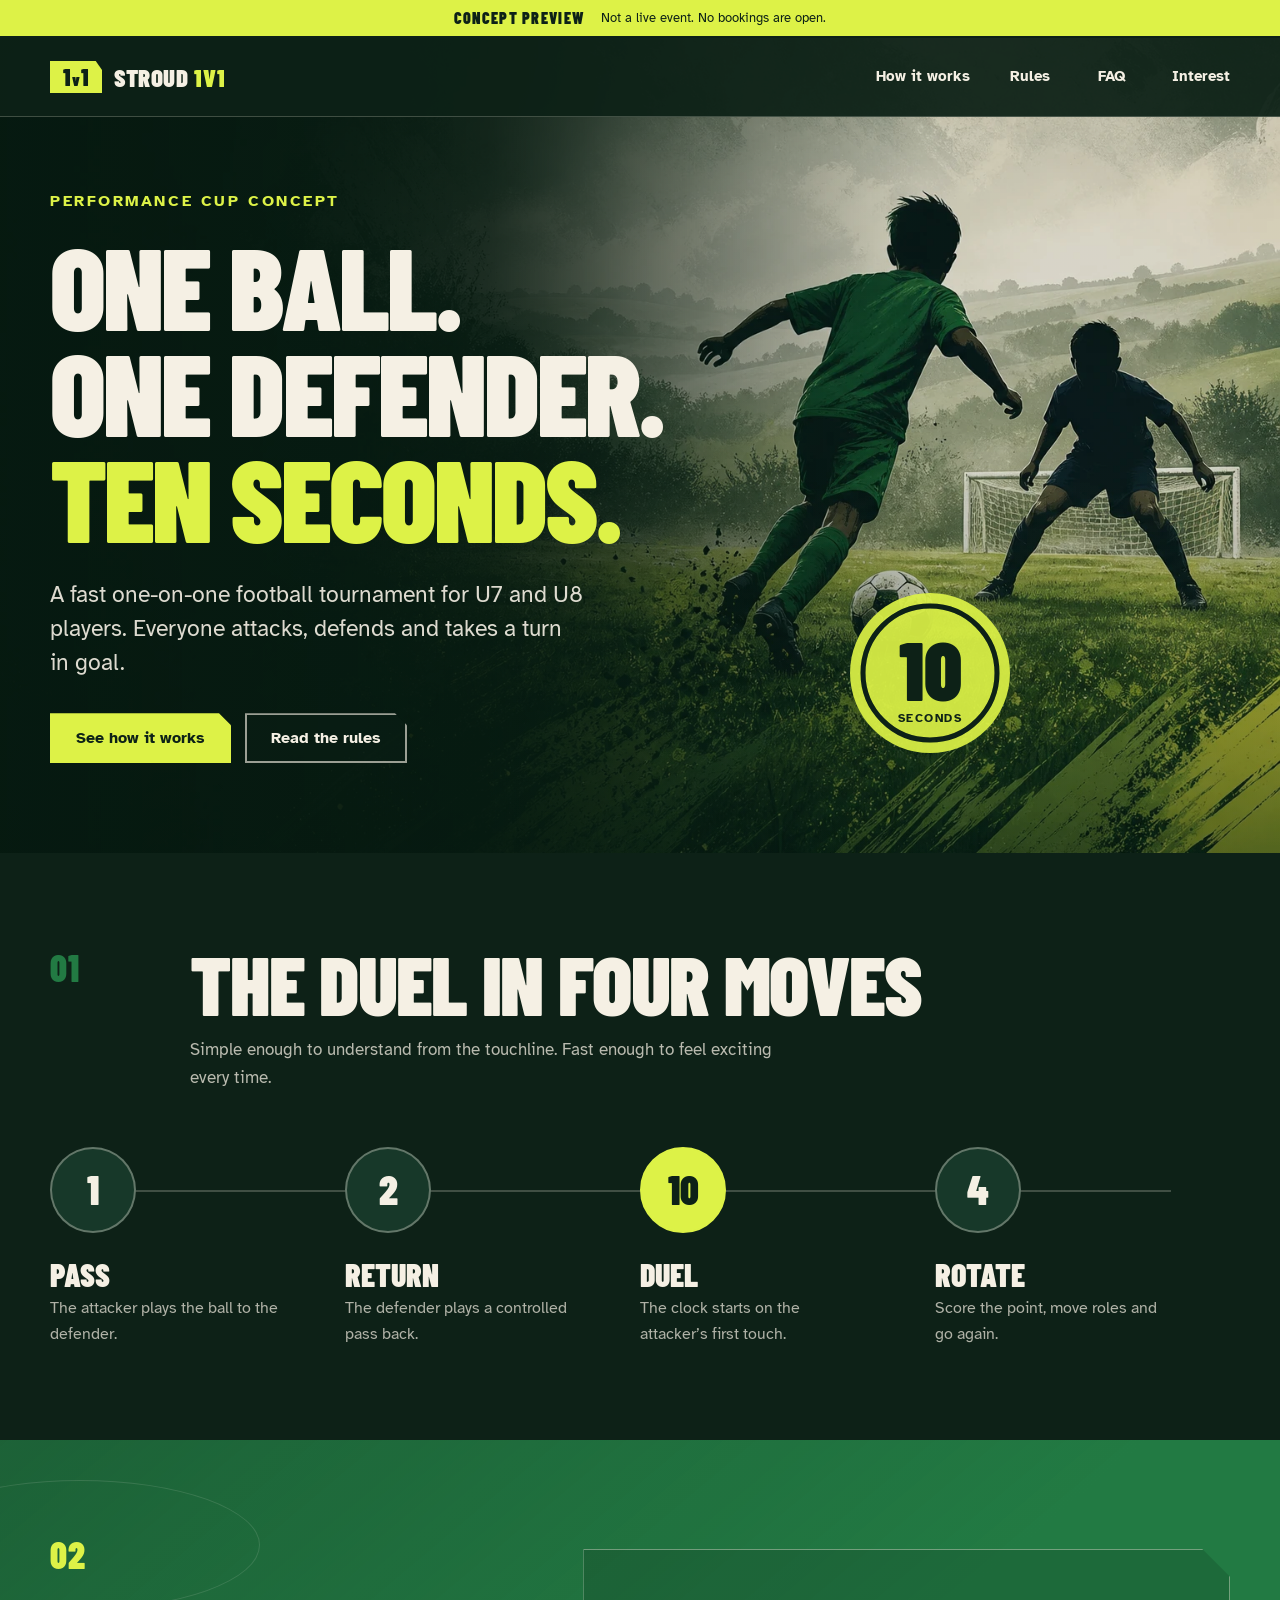
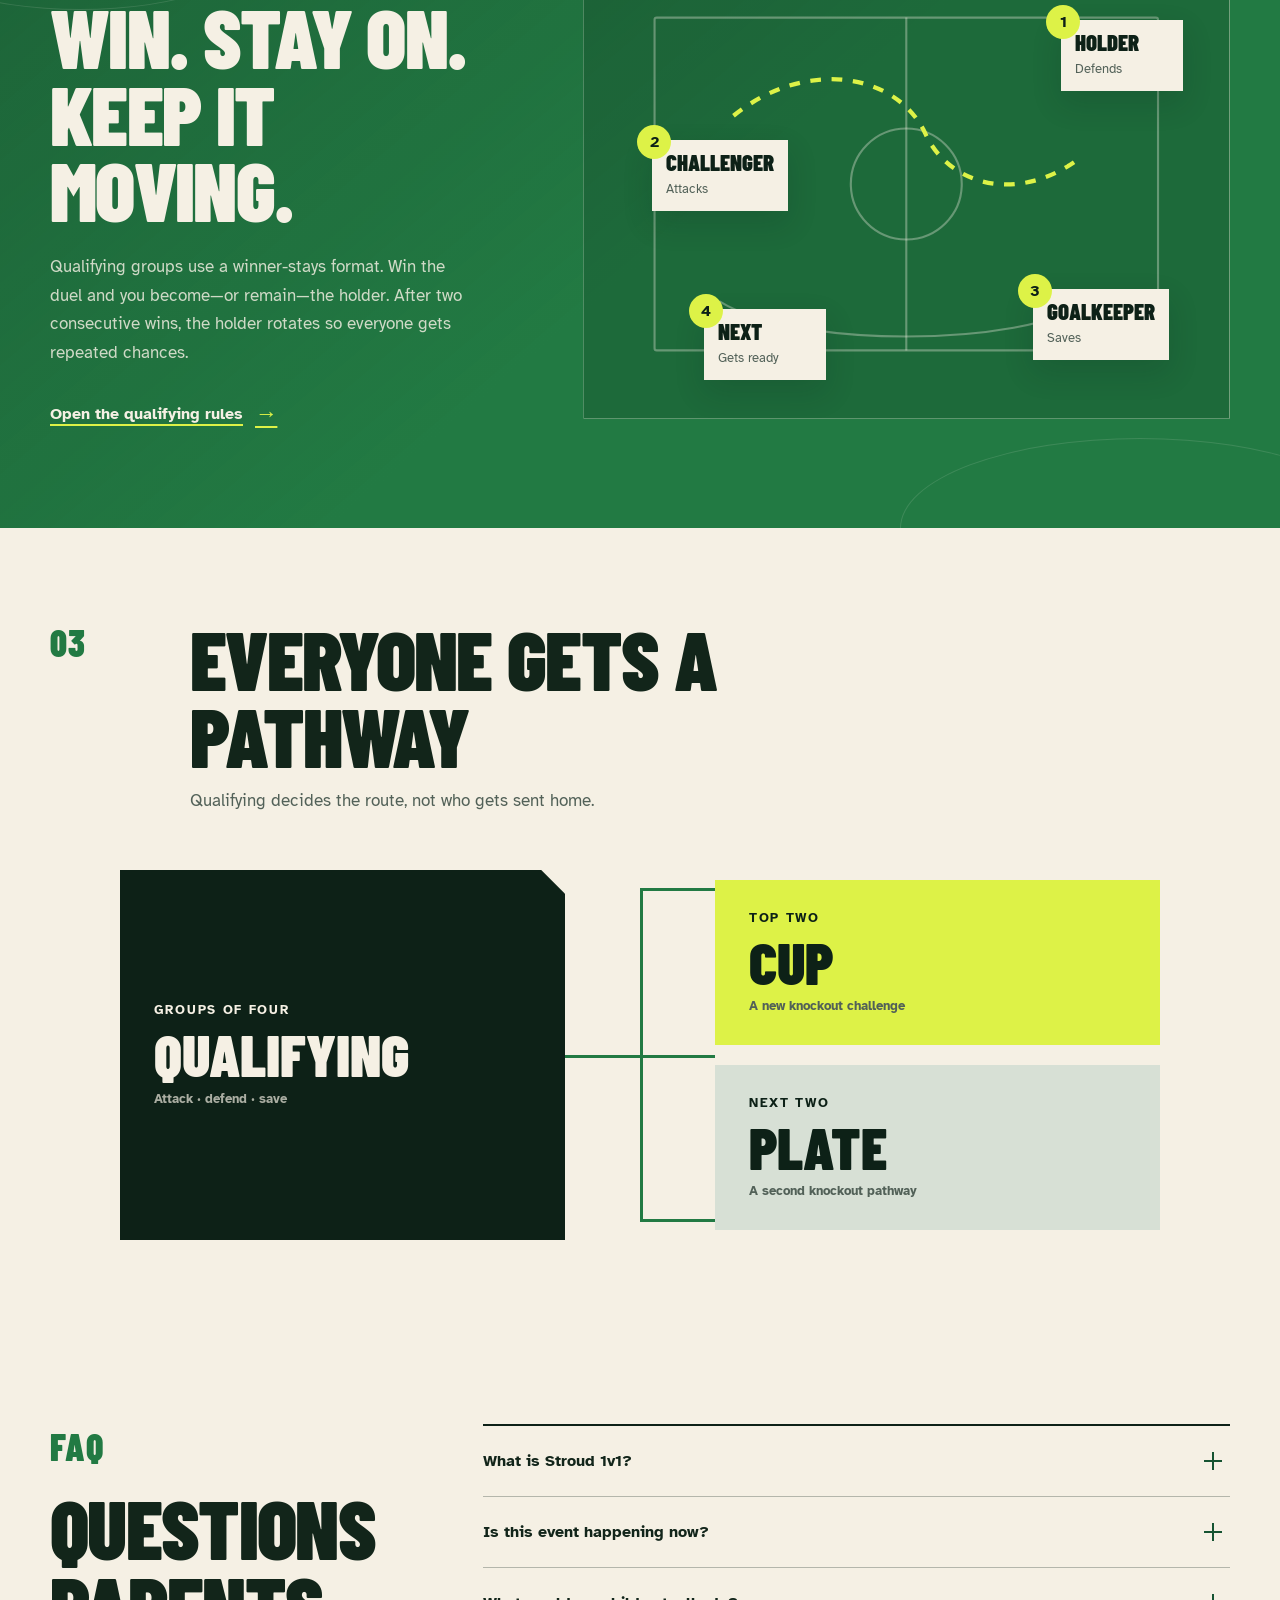
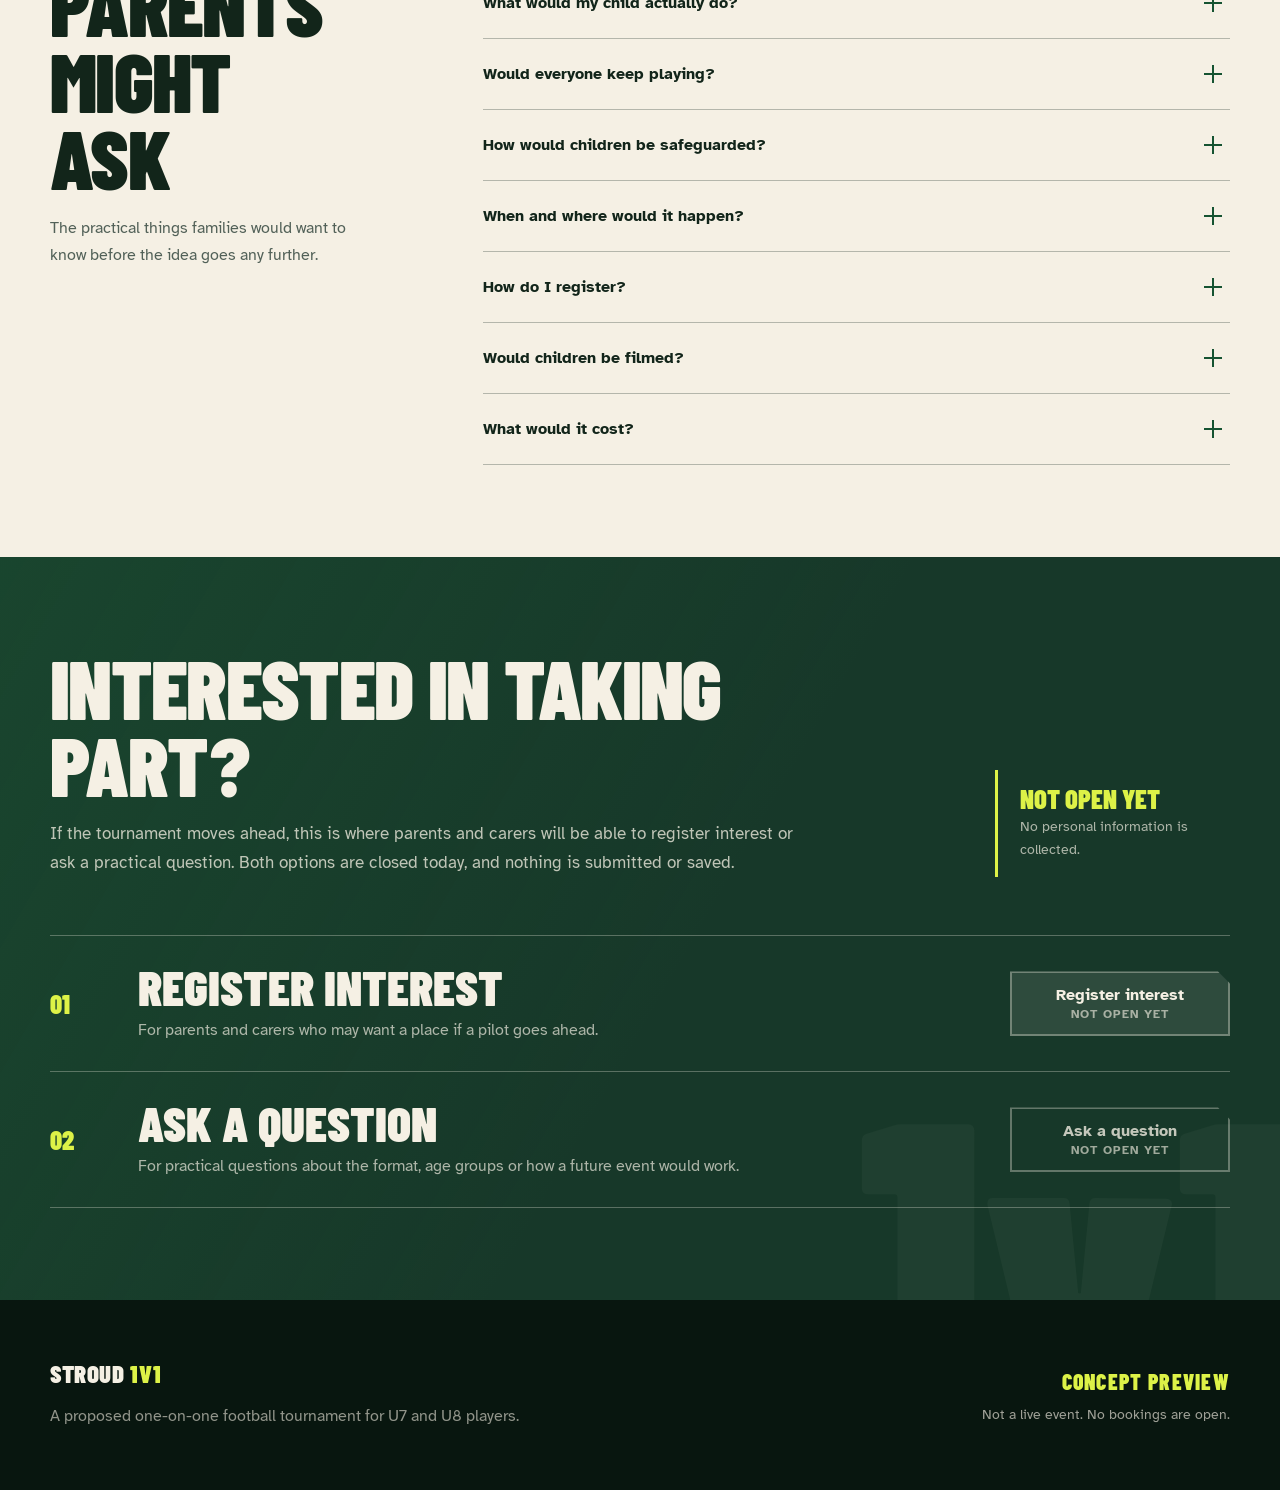
==== commit 9c47cd1f: "Add Stroud 1v1 interest preview UX" ====
--- a/stroud-1v1/index.html
+++ b/stroud-1v1/index.html
@@ -15,7 +15,7 @@
     <meta property="og:image:height" content="630">
     <title>Stroud 1v1 — Concept Preview</title>
     <link rel="canonical" href="https://greg-cld.github.io/Champion-Football-Stroud/stroud-1v1/">
-    <link rel="stylesheet" href="assets/styles.css?v=20260819-2">
+    <link rel="stylesheet" href="assets/styles.css?v=20260819-3">
 </head>
 <body>
     <a class="skip-link" href="#main">Skip to the main idea</a>
@@ -37,6 +37,7 @@
                 <a href="#how-it-works">How it works</a>
                 <a href="rules/">Rules</a>
                 <a href="#faq">FAQ</a>
+                <a href="#interest">Interest</a>
             </nav>
         </div>
     </header>
@@ -188,7 +189,7 @@
                     </details>
                     <details>
                         <summary>How do I register?</summary>
-                        <p>Registration is not open, and this website does not collect personal information.</p>
+                        <p>Registration is not open. The interest area below previews how parents and carers could register interest or ask a question later, but this website does not collect personal information.</p>
                     </details>
                     <details>
                         <summary>Would children be filmed?</summary>
@@ -198,6 +199,47 @@
                         <summary>What would it cost?</summary>
                         <p>The working assumption is £15 per child, subject to feasibility and approval.</p>
                     </details>
+                </div>
+            </div>
+        </section>
+
+        <section class="section interest-preview" id="interest" aria-labelledby="interest-title">
+            <div class="shell">
+                <div class="interest-preview__heading">
+                    <div>
+                        <h2 id="interest-title">Interested in taking part?</h2>
+                        <p id="interest-note">If the tournament moves ahead, this is where parents and carers will be able to register interest or ask a practical question. Both options are closed today, and nothing is submitted or saved.</p>
+                    </div>
+                    <div class="interest-preview__status">
+                        <strong>Not open yet</strong>
+                        <span>No personal information is collected.</span>
+                    </div>
+                </div>
+
+                <div class="interest-choices">
+                    <div class="interest-choice">
+                        <span class="interest-choice__number" aria-hidden="true">01</span>
+                        <div class="interest-choice__copy">
+                            <h3>Register interest</h3>
+                            <p id="register-note">For parents and carers who may want a place if a pilot goes ahead.</p>
+                        </div>
+                        <button class="button button--unavailable" type="button" disabled aria-describedby="interest-note register-note">
+                            Register interest
+                            <small>Not open yet</small>
+                        </button>
+                    </div>
+
+                    <div class="interest-choice">
+                        <span class="interest-choice__number" aria-hidden="true">02</span>
+                        <div class="interest-choice__copy">
+                            <h3>Ask a question</h3>
+                            <p id="enquiry-note">For practical questions about the format, age groups or how a future event would work.</p>
+                        </div>
+                        <button class="button button--unavailable button--unavailable-secondary" type="button" disabled aria-describedby="interest-note enquiry-note">
+                            Ask a question
+                            <small>Not open yet</small>
+                        </button>
+                    </div>
                 </div>
             </div>
         </section>
--- a/stroud-1v1/assets/styles.css
+++ b/stroud-1v1/assets/styles.css
@@ -314,9 +314,11 @@
     padding: 13px 24px;
     border: 2px solid transparent;
     clip-path: polygon(0 0, calc(100% - 12px) 0, 100% 12px, 100% 100%, 0 100%);
+    font: inherit;
     font-weight: 700;
     line-height: 1.2;
     text-decoration: none;
+    cursor: pointer;
     transition: transform 140ms ease, background-color 140ms ease, color 140ms ease;
 }
 
@@ -347,6 +349,35 @@
 .button--dark {
     color: var(--chalk);
     background: var(--ink);
+}
+
+.button--unavailable {
+    min-width: 220px;
+    flex-direction: column;
+    gap: 2px;
+    color: var(--chalk);
+    border-color: rgba(245, 240, 228, 0.34);
+    background: rgba(245, 240, 228, 0.1);
+    cursor: not-allowed;
+    opacity: 1;
+}
+
+.button--unavailable-secondary {
+    color: rgba(245, 240, 228, 0.78);
+    background: transparent;
+}
+
+.button--unavailable small {
+    color: rgba(245, 240, 228, 0.62);
+    font-size: 0.72rem;
+    font-weight: 700;
+    letter-spacing: 0.09em;
+    text-transform: uppercase;
+}
+
+.button--unavailable:hover,
+.button--unavailable:active {
+    transform: none;
 }
 
 .timer-mark {
@@ -977,6 +1008,107 @@
     color: var(--muted);
 }
 
+.interest-preview {
+    overflow: hidden;
+    color: var(--chalk);
+    background:
+        linear-gradient(120deg, rgba(34, 122, 67, 0.2), transparent 54%),
+        var(--ink-soft);
+}
+
+.interest-preview::after {
+    content: "1v1";
+    position: absolute;
+    right: -0.05em;
+    bottom: -0.22em;
+    color: rgba(245, 240, 228, 0.035);
+    font-family: var(--display);
+    font-size: clamp(12rem, 32vw, 31rem);
+    font-weight: 900;
+    line-height: 0.7;
+    pointer-events: none;
+}
+
+.interest-preview .shell {
+    position: relative;
+    z-index: 1;
+}
+
+.interest-preview__heading {
+    display: grid;
+    grid-template-columns: minmax(0, 1fr) auto;
+    gap: clamp(32px, 7vw, 100px);
+    align-items: end;
+    margin-bottom: 58px;
+}
+
+.interest-preview__heading > div:first-child {
+    max-width: 850px;
+}
+
+.interest-preview__heading h2 {
+    margin-bottom: 18px;
+}
+
+.interest-preview__heading p {
+    max-width: 760px;
+    margin: 0;
+    color: rgba(245, 240, 228, 0.76);
+    font-size: 1.08rem;
+}
+
+.interest-preview__status {
+    display: grid;
+    gap: 3px;
+    padding: 16px 0 16px 22px;
+    border-left: 3px solid var(--lime);
+}
+
+.interest-preview__status strong {
+    color: var(--lime);
+    font-family: var(--display);
+    font-size: 1.65rem;
+    line-height: 1;
+    text-transform: uppercase;
+}
+
+.interest-preview__status span {
+    max-width: 210px;
+    color: rgba(245, 240, 228, 0.68);
+    font-size: 0.88rem;
+}
+
+.interest-choices {
+    border-top: 1px solid rgba(245, 240, 228, 0.3);
+}
+
+.interest-choice {
+    display: grid;
+    grid-template-columns: 64px minmax(0, 1fr) auto;
+    gap: 24px;
+    align-items: center;
+    padding-block: 28px;
+    border-bottom: 1px solid rgba(245, 240, 228, 0.3);
+}
+
+.interest-choice__number {
+    color: var(--lime);
+    font-family: var(--display);
+    font-size: 1.65rem;
+    line-height: 1;
+}
+
+.interest-choice h3 {
+    margin: 0 0 7px;
+    font-size: clamp(2rem, 4vw, 3.1rem);
+}
+
+.interest-choice p {
+    max-width: 630px;
+    margin: 0;
+    color: rgba(245, 240, 228, 0.68);
+}
+
 .site-footer {
     color: var(--chalk);
     background: #08160f;
@@ -1468,7 +1600,8 @@
     .split-layout,
     .mindset-layout,
     .decision-layout,
-    .faq-layout {
+    .faq-layout,
+    .interest-preview__heading {
         grid-template-columns: 1fr;
     }
 
@@ -1479,6 +1612,10 @@
     .decision-layout__intro,
     .faq-layout__intro {
         position: static;
+    }
+
+    .interest-preview__status {
+        max-width: 340px;
     }
 
     .pilot-facts {
@@ -1686,6 +1823,16 @@
         flex-direction: column;
     }
 
+    .interest-choice {
+        grid-template-columns: 48px minmax(0, 1fr);
+        gap: 18px;
+    }
+
+    .interest-choice .button {
+        grid-column: 2;
+        justify-self: start;
+    }
+
     .site-footer__status {
         text-align: left;
     }
@@ -1744,6 +1891,25 @@
         align-items: stretch;
         flex-direction: column;
         max-width: 270px;
+    }
+
+    .interest-preview__heading {
+        margin-bottom: 42px;
+    }
+
+    .interest-choice {
+        grid-template-columns: 1fr;
+        gap: 12px;
+    }
+
+    .interest-choice__number,
+    .interest-choice .button {
+        grid-column: 1;
+    }
+
+    .interest-choice .button {
+        width: 100%;
+        margin-top: 8px;
     }
 
     .timer-mark {
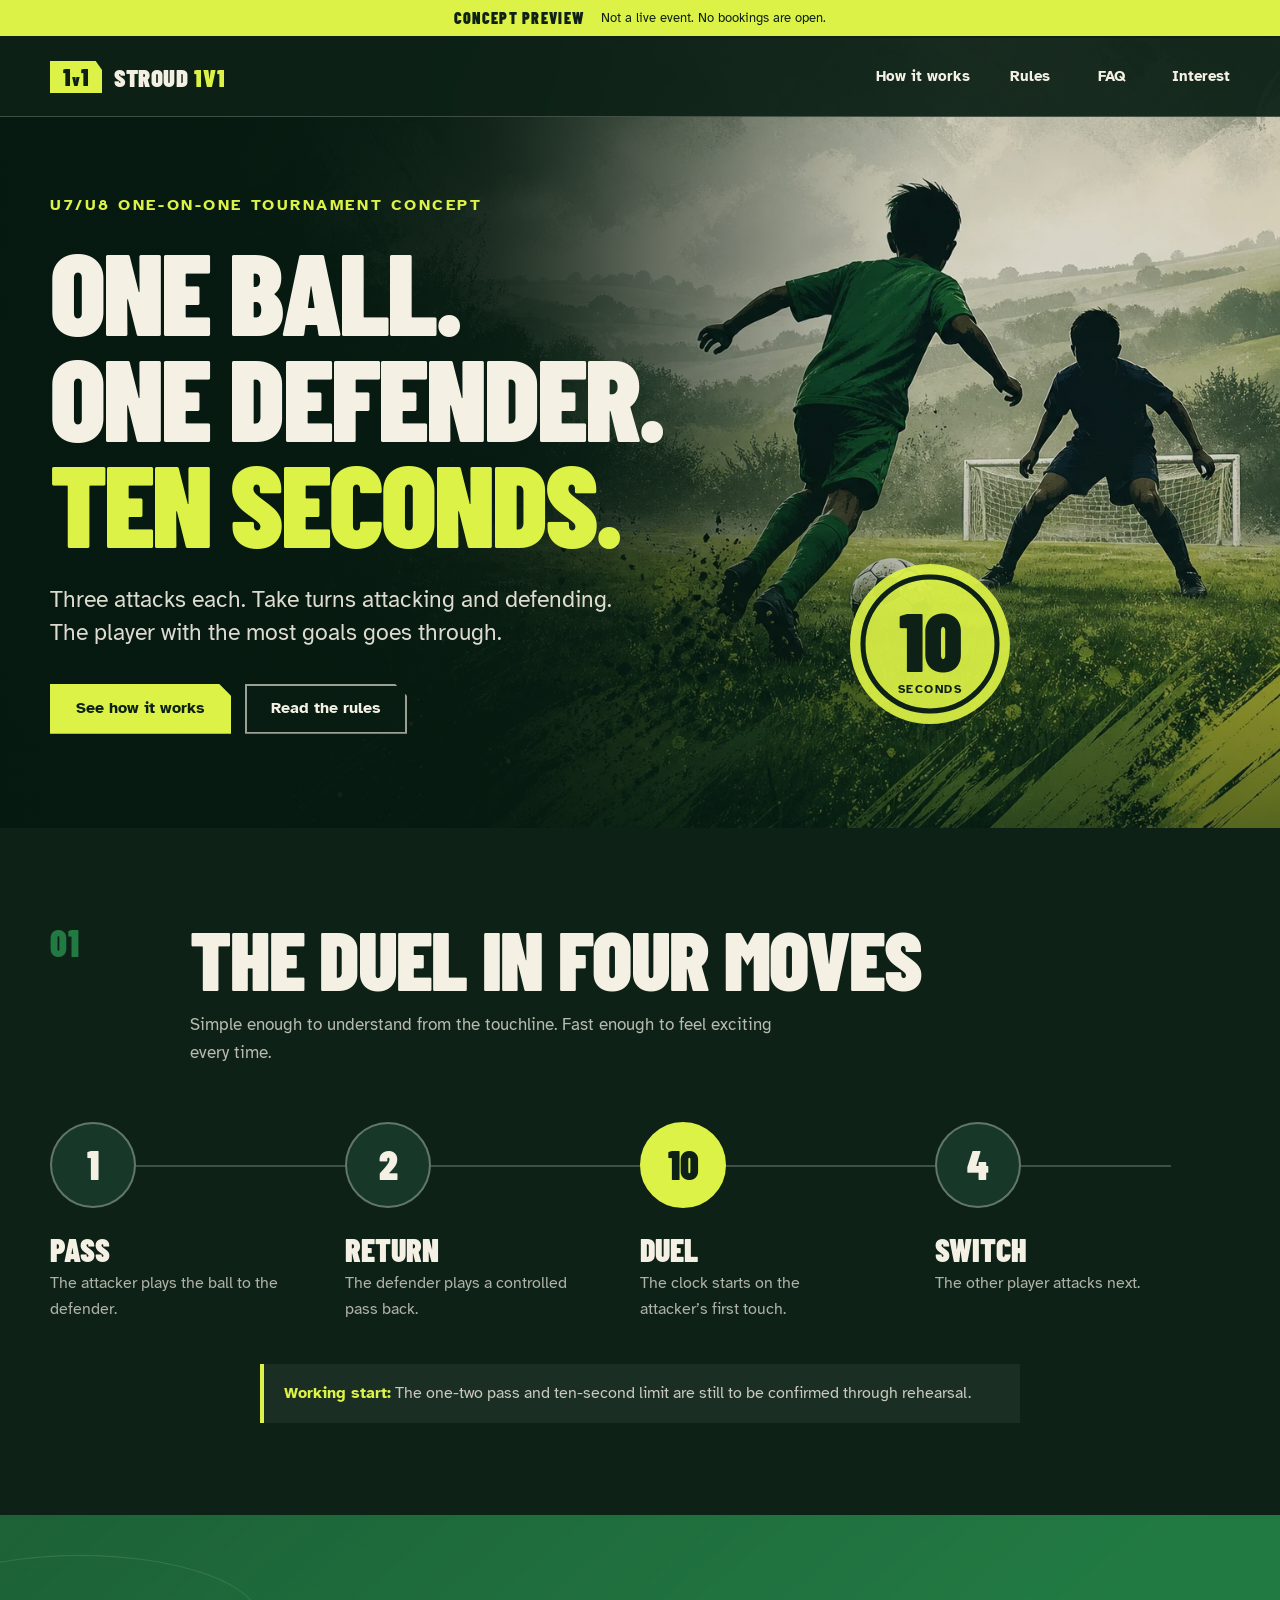
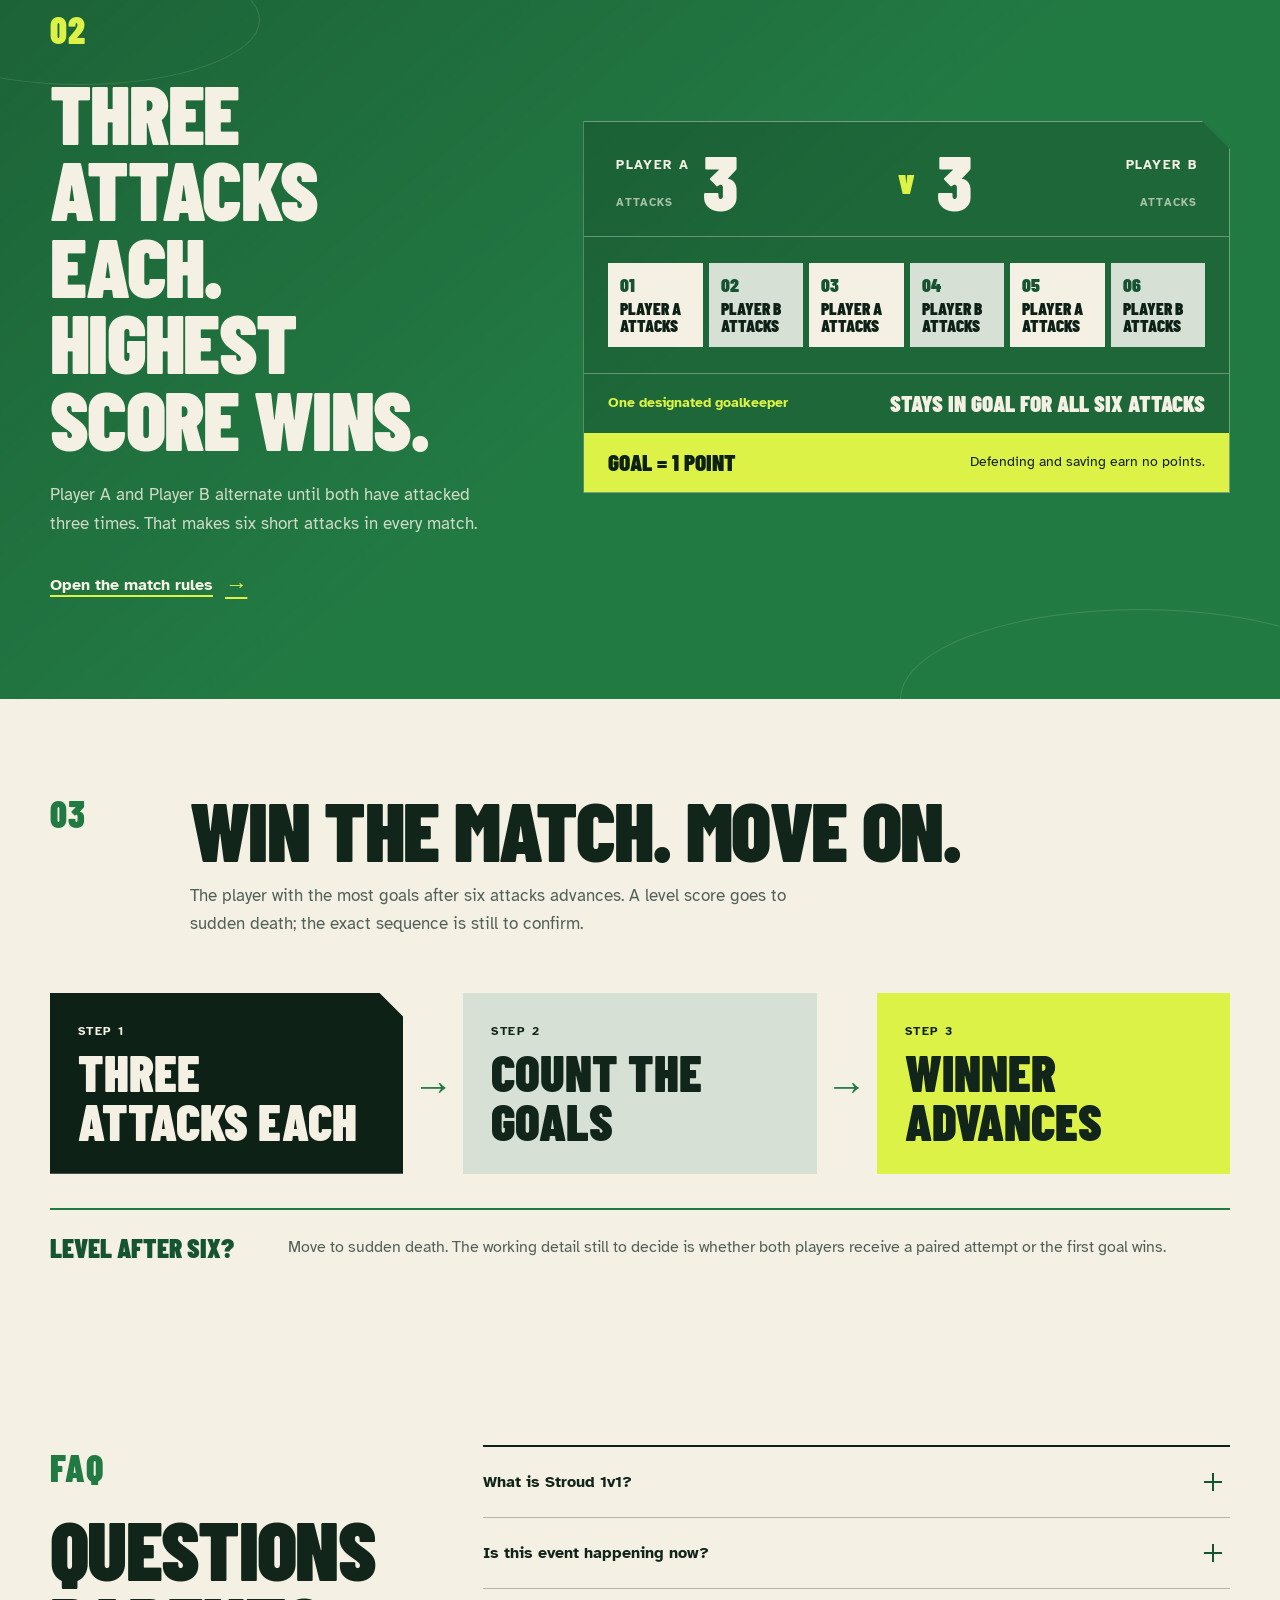
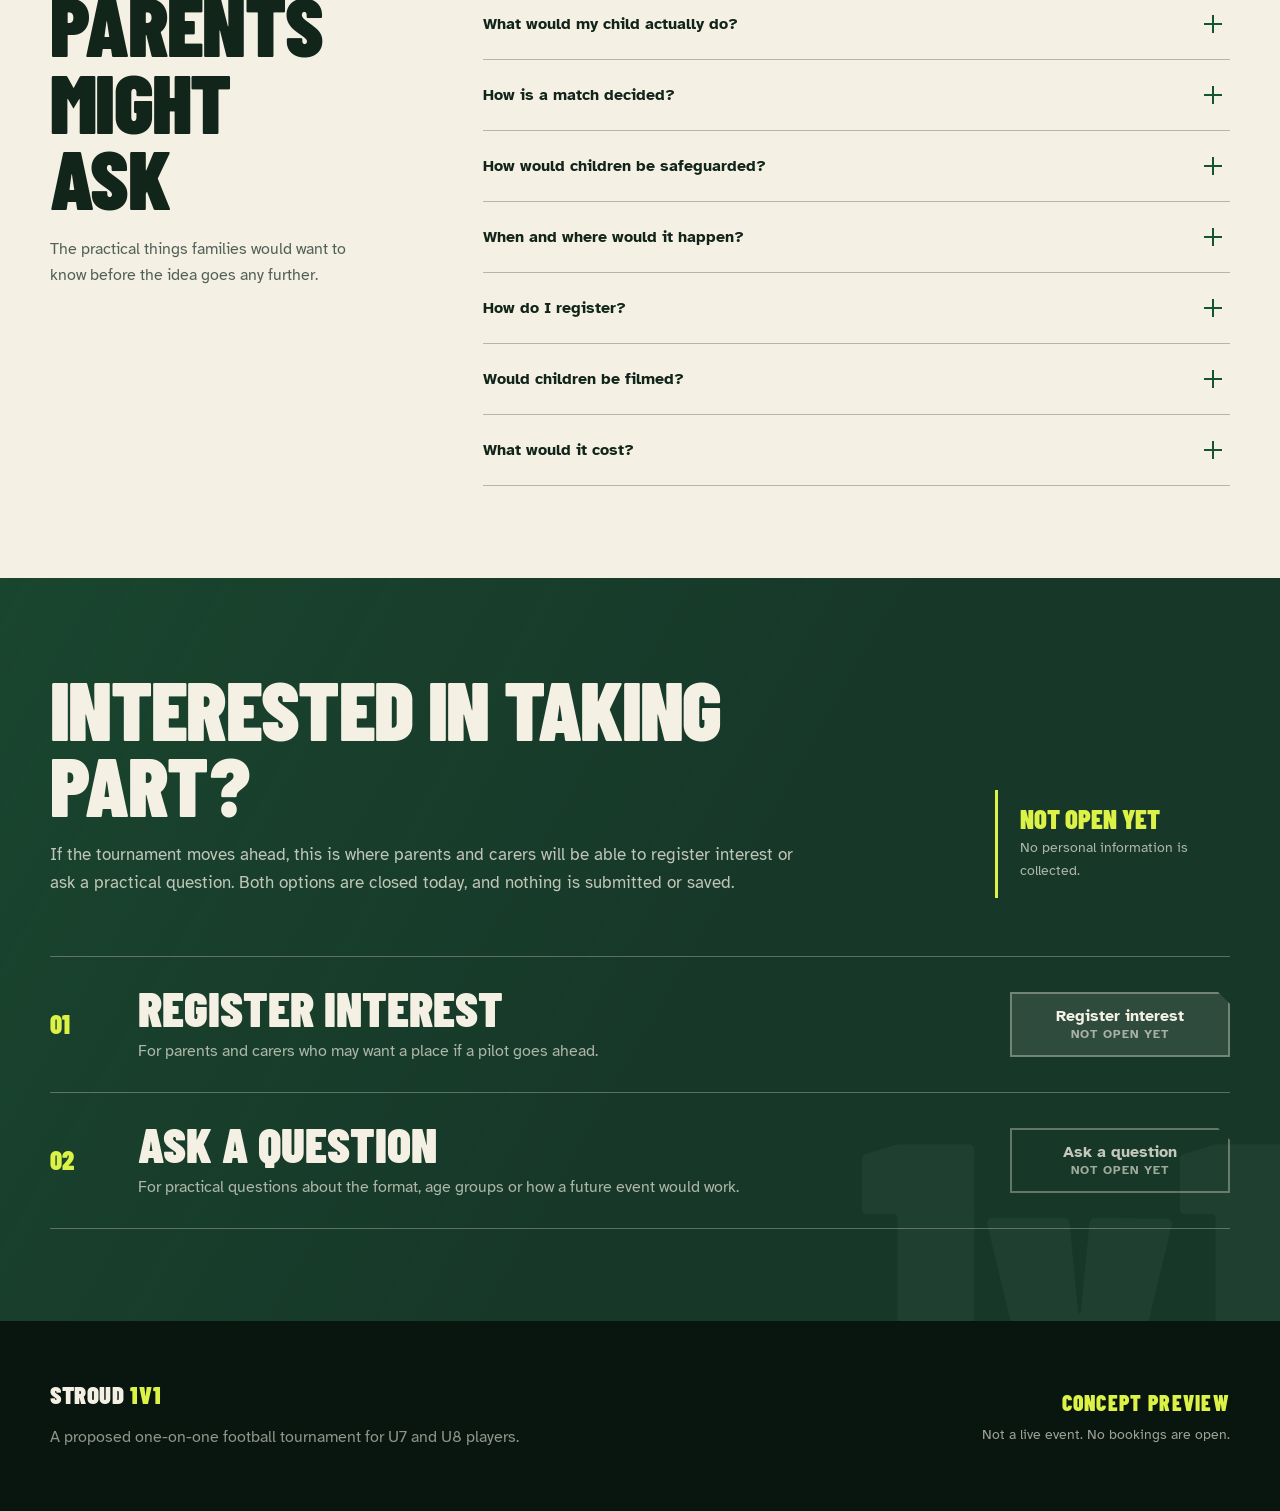
==== commit 89a3b2bf: "Revise Stroud 1v1 match format" ====
--- a/stroud-1v1/index.html
+++ b/stroud-1v1/index.html
@@ -1,4 +1,4 @@
-<!doctype html>
+<!DOCTYPE html>
 <html lang="en">
 <head>
     <meta charset="utf-8">
@@ -15,7 +15,7 @@
     <meta property="og:image:height" content="630">
     <title>Stroud 1v1 — Concept Preview</title>
     <link rel="canonical" href="https://greg-cld.github.io/Champion-Football-Stroud/stroud-1v1/">
-    <link rel="stylesheet" href="assets/styles.css?v=20260819-3">
+    <link rel="stylesheet" href="assets/styles.css?v=20260819-4">
 </head>
 <body>
     <a class="skip-link" href="#main">Skip to the main idea</a>
@@ -48,16 +48,16 @@
             <div class="hero__shade" aria-hidden="true"></div>
             <div class="shell hero__inner">
                 <div class="hero__copy">
-                    <p class="descriptor">Performance Cup concept</p>
+                    <p class="descriptor">U7/U8 one-on-one tournament concept</p>
                     <h1 id="hero-title">One ball.<br>One defender.<br><em>Ten seconds.</em></h1>
-                    <p class="hero__intro">A fast one-on-one football tournament for U7 and U8 players. Everyone attacks, defends and takes a turn in goal.</p>
+                    <p class="hero__intro">Three attacks each. Take turns attacking and defending. The player with the most goals goes through.</p>
                     <div class="hero__actions">
                         <a class="button button--primary" href="#how-it-works">See how it works</a>
                         <a class="button button--quiet" href="rules/">Read the rules</a>
                     </div>
                 </div>
 
-                <div class="timer-mark" aria-label="Each attack lasts ten seconds">
+                <div class="timer-mark">
                     <svg viewBox="0 0 160 160" aria-hidden="true" focusable="false">
                         <circle class="timer-mark__track" cx="80" cy="80" r="67"></circle>
                         <circle class="timer-mark__run" cx="80" cy="80" r="67"></circle>
@@ -93,64 +93,70 @@
                     </li>
                     <li>
                         <span class="duel-steps__number">4</span>
-                        <div><strong>Rotate</strong><span>Score the point, move roles and go again.</span></div>
+                        <div><strong>Switch</strong><span>The other player attacks next.</span></div>
                     </li>
                 </ol>
-            </div>
-        </section>
-
-        <section class="section section--field" aria-labelledby="stay-title">
+                <p class="working-rule-note"><strong>Working start:</strong> The one-two pass and ten-second limit are still to be confirmed through rehearsal.</p>
+            </div>
+        </section>
+
+        <section class="section section--field" id="match-format" aria-labelledby="match-title">
             <div class="shell split-layout">
                 <div class="split-layout__copy">
                     <p class="section-number section-number--lime" aria-hidden="true">02</p>
-                    <h2 id="stay-title">Win. Stay on. Keep it moving.</h2>
-                    <p>Qualifying groups use a winner-stays format. Win the duel and you become—or remain—the holder. After two consecutive wins, the holder rotates so everyone gets repeated chances.</p>
-                    <a class="text-link" href="rules/#qualifying">Open the qualifying rules <span aria-hidden="true">→</span></a>
-                </div>
-
-                <div class="pitch-board" aria-label="Four roles rotate around a small pitch">
-                    <svg class="pitch-board__lines" viewBox="0 0 520 360" aria-hidden="true" focusable="false">
-                        <rect x="24" y="24" width="472" height="312" rx="2"></rect>
-                        <line x1="260" y1="24" x2="260" y2="336"></line>
-                        <circle cx="260" cy="180" r="52"></circle>
-                        <path d="M85 290 C155 334 365 334 435 290"></path>
-                        <path class="pitch-board__route" d="M98 116 C165 62 251 75 278 133 C301 183 367 199 425 154"></path>
-                    </svg>
-                    <div class="role role--holder"><span>1</span><strong>Holder</strong><small>Defends</small></div>
-                    <div class="role role--challenger"><span>2</span><strong>Challenger</strong><small>Attacks</small></div>
-                    <div class="role role--keeper"><span>3</span><strong>Goalkeeper</strong><small>Saves</small></div>
-                    <div class="role role--next"><span>4</span><strong>Next</strong><small>Gets ready</small></div>
-                </div>
-            </div>
-        </section>
-
-        <section class="section section--cream" aria-labelledby="path-title">
+                    <h2 id="match-title">Three attacks each. Highest score wins.</h2>
+                    <p>Player A and Player B alternate until both have attacked three times. That makes six short attacks in every match.</p>
+                    <a class="text-link" href="rules/#match">Open the match rules <span aria-hidden="true">→</span></a>
+                </div>
+
+                <div class="match-board">
+                    <div class="match-board__players">
+                        <div><span>Player A</span><strong>3</strong><small>attacks</small></div>
+                        <span class="match-board__versus" aria-hidden="true">v</span>
+                        <div><span>Player B</span><strong>3</strong><small>attacks</small></div>
+                    </div>
+
+                    <ol class="turn-sequence" aria-label="Six alternating attacks">
+                        <li><span>01</span><strong>Player A attacks</strong></li>
+                        <li><span>02</span><strong>Player B attacks</strong></li>
+                        <li><span>03</span><strong>Player A attacks</strong></li>
+                        <li><span>04</span><strong>Player B attacks</strong></li>
+                        <li><span>05</span><strong>Player A attacks</strong></li>
+                        <li><span>06</span><strong>Player B attacks</strong></li>
+                    </ol>
+
+                    <div class="match-board__keeper">
+                        <span>One designated goalkeeper</span>
+                        <strong>Stays in goal for all six attacks</strong>
+                    </div>
+                    <div class="match-board__scoring">
+                        <strong>Goal = 1 point</strong>
+                        <span>Defending and saving earn no points.</span>
+                    </div>
+                </div>
+            </div>
+        </section>
+
+        <section class="section section--cream" id="progression" aria-labelledby="progression-title">
             <div class="shell">
                 <div class="section-heading section-heading--dark">
                     <p class="section-number" aria-hidden="true">03</p>
                     <div>
-                        <h2 id="path-title">Everyone gets a pathway</h2>
-                        <p>Qualifying decides the route, not who gets sent home.</p>
-                    </div>
-                </div>
-
-                <div class="pathway" aria-label="Qualifying groups split into Cup and Plate competitions">
-                    <div class="pathway__start">
-                        <span>Groups of four</span>
-                        <strong>Qualifying</strong>
-                        <small>Attack · defend · save</small>
-                    </div>
-                    <div class="pathway__fork" aria-hidden="true"><span></span><span></span></div>
-                    <div class="pathway__finish pathway__finish--cup">
-                        <span>Top two</span>
-                        <strong>Cup</strong>
-                        <small>A new knockout challenge</small>
-                    </div>
-                    <div class="pathway__finish pathway__finish--plate">
-                        <span>Next two</span>
-                        <strong>Plate</strong>
-                        <small>A second knockout pathway</small>
-                    </div>
+                        <h2 id="progression-title">Win the match. Move on.</h2>
+                        <p>The player with the most goals after six attacks advances. A level score goes to sudden death; the exact sequence is still to confirm.</p>
+                    </div>
+                </div>
+
+                <div class="progression-flow">
+                    <div><span>Step 1</span><strong>Three attacks each</strong></div>
+                    <span class="progression-flow__arrow" aria-hidden="true">→</span>
+                    <div><span>Step 2</span><strong>Count the goals</strong></div>
+                    <span class="progression-flow__arrow" aria-hidden="true">→</span>
+                    <div class="progression-flow__finish"><span>Step 3</span><strong>Winner advances</strong></div>
+                </div>
+                <div class="sudden-death-note">
+                    <strong>Level after six?</strong>
+                    <span>Move to sudden death. The working detail still to decide is whether both players receive a paired attempt or the first goal wins.</span>
                 </div>
             </div>
         </section>
@@ -165,7 +171,7 @@
                 <div class="faq-list">
                     <details>
                         <summary>What is Stroud 1v1?</summary>
-                        <p>It is a proposed one-on-one football tournament for U7 and U8 players. Children rotate through attacking, defending and goalkeeping in short, ten-second duels.</p>
+                        <p>It is a proposed one-on-one football tournament for U7 and U8 players. Two players compete head-to-head, taking turns to attack and defend. The one-two start and ten-second limit are working rules to confirm through rehearsal.</p>
                     </details>
                     <details>
                         <summary>Is this event happening now?</summary>
@@ -173,11 +179,11 @@
                     </details>
                     <details>
                         <summary>What would my child actually do?</summary>
-                        <p>They would take turns as attacker, defender and goalkeeper. A qualifying win lets a player stay on, with a two-win cap so the group keeps rotating.</p>
-                    </details>
-                    <details>
-                        <summary>Would everyone keep playing?</summary>
-                        <p>Yes. Qualifying leads into Cup and Plate pathways, so every child moves into another meaningful part of the competition.</p>
+                        <p>They would attack three times and defend three times against the same opponent. One designated goalkeeper stays in goal throughout the six attacks.</p>
+                    </details>
+                    <details>
+                        <summary>How is a match decided?</summary>
+                        <p>Every goal scores one point. Defending and saving stop the attacker scoring but do not earn separate points. The player with most goals advances; a tie goes to sudden death, with its exact sequence still to confirm.</p>
                     </details>
                     <details>
                         <summary>How would children be safeguarded?</summary>
--- a/stroud-1v1/assets/styles.css
+++ b/stroud-1v1/assets/styles.css
@@ -553,6 +553,19 @@
     color: rgba(245, 240, 228, 0.7);
 }
 
+.working-rule-note {
+    max-width: 760px;
+    margin: 42px auto 0;
+    padding: 16px 20px;
+    color: rgba(245, 240, 228, 0.8);
+    background: rgba(245, 240, 228, 0.06);
+    border-left: 4px solid var(--lime);
+}
+
+.working-rule-note strong {
+    color: var(--lime);
+}
+
 .section--field {
     overflow: hidden;
     color: var(--chalk);
@@ -620,183 +633,217 @@
     font-size: 1.4rem;
 }
 
-.pitch-board {
-    position: relative;
-    min-height: 470px;
+.match-board {
     color: var(--ink);
-    background: rgba(13, 33, 23, 0.18);
-    border: 1px solid rgba(245, 240, 228, 0.4);
+    background: rgba(13, 33, 23, 0.2);
+    border: 1px solid rgba(245, 240, 228, 0.42);
     clip-path: polygon(0 0, calc(100% - 28px) 0, 100% 28px, 100% 100%, 0 100%);
 }
 
-.pitch-board__lines {
-    position: absolute;
-    inset: 42px;
-    width: calc(100% - 84px);
-    height: calc(100% - 84px);
-}
-
-.pitch-board__lines rect,
-.pitch-board__lines line,
-.pitch-board__lines circle,
-.pitch-board__lines path {
-    fill: none;
-    stroke: rgba(245, 240, 228, 0.34);
-    stroke-width: 2;
-}
-
-.pitch-board__lines .pitch-board__route {
-    stroke: var(--lime);
-    stroke-width: 4;
-    stroke-dasharray: 10 10;
-    animation: route-dash 5s linear 1 500ms forwards;
-}
-
-@keyframes route-dash {
-    to { stroke-dashoffset: -80; }
-}
-
-.role {
-    position: absolute;
-    min-width: 122px;
-    padding: 11px 14px;
-    color: var(--ink);
+.match-board__players {
+    display: grid;
+    grid-template-columns: 1fr auto 1fr;
+    gap: 22px;
+    align-items: center;
+    padding: 28px 32px 24px;
+    color: var(--chalk);
+    border-bottom: 1px solid rgba(245, 240, 228, 0.34);
+}
+
+.match-board__players > div {
+    display: grid;
+    grid-template-columns: auto 1fr;
+    align-items: end;
+    gap: 0 14px;
+}
+
+.match-board__players > div:last-child {
+    text-align: right;
+}
+
+.match-board__players span:not(.match-board__versus),
+.match-board__players small {
+    font-weight: 700;
+    letter-spacing: 0.1em;
+    text-transform: uppercase;
+}
+
+.match-board__players span:not(.match-board__versus) {
+    align-self: center;
+    font-size: 0.82rem;
+}
+
+.match-board__players strong {
+    grid-row: 1 / 3;
+    font-family: var(--display);
+    font-size: 4.8rem;
+    line-height: 0.8;
+}
+
+.match-board__players > div:first-child strong {
+    grid-column: 2;
+}
+
+.match-board__players > div:last-child strong {
+    grid-column: 1;
+}
+
+.match-board__players small {
+    color: rgba(245, 240, 228, 0.66);
+    font-size: 0.7rem;
+}
+
+.match-board__versus {
+    color: var(--lime);
+    font-family: var(--display);
+    font-size: 2.2rem;
+    line-height: 1;
+}
+
+.turn-sequence {
+    display: grid;
+    grid-template-columns: repeat(6, 1fr);
+    gap: 6px;
+    margin: 0;
+    padding: 26px 24px;
+    list-style: none;
+}
+
+.turn-sequence li {
+    min-height: 84px;
+    display: flex;
+    flex-direction: column;
+    justify-content: space-between;
+    padding: 12px;
     background: var(--chalk);
-    box-shadow: 0 12px 30px rgba(13, 33, 23, 0.16);
-}
-
-.role span {
-    position: absolute;
-    top: -15px;
-    left: -15px;
-    width: 34px;
-    height: 34px;
-    display: grid;
-    place-items: center;
+}
+
+.turn-sequence li:nth-child(even) {
+    background: var(--mist);
+}
+
+.turn-sequence span {
+    color: var(--field-dark);
+    font-family: var(--display);
+    font-size: 1.2rem;
+    line-height: 1;
+}
+
+.turn-sequence strong {
+    font-family: var(--display);
+    font-size: 1.08rem;
+    line-height: 1;
+    text-transform: uppercase;
+}
+
+.match-board__keeper,
+.match-board__scoring {
+    display: flex;
+    align-items: center;
+    justify-content: space-between;
+    gap: 22px;
+    padding: 18px 24px;
+}
+
+.match-board__keeper {
+    color: var(--chalk);
+    border-top: 1px solid rgba(245, 240, 228, 0.34);
+}
+
+.match-board__keeper span,
+.match-board__scoring span {
+    font-size: 0.86rem;
+}
+
+.match-board__keeper strong,
+.match-board__scoring strong {
+    font-family: var(--display);
+    font-size: 1.45rem;
+    line-height: 1;
+    text-align: right;
+    text-transform: uppercase;
+}
+
+.match-board__keeper span {
+    color: var(--lime);
+    font-weight: 700;
+}
+
+.match-board__scoring {
     color: var(--ink);
     background: var(--lime);
-    border-radius: 50%;
-    font-weight: 700;
-}
-
-.role strong,
-.role small {
-    display: block;
-}
-
-.role strong {
-    font-family: var(--display);
-    font-size: 1.42rem;
-    line-height: 1;
-    text-transform: uppercase;
-}
-
-.role small {
-    margin-top: 4px;
-    color: var(--muted);
-}
-
-.role--holder { top: 70px; right: 46px; }
-.role--challenger { top: 190px; left: 68px; }
-.role--keeper { right: 60px; bottom: 58px; }
-.role--next { left: 120px; bottom: 38px; }
+}
 
 .section--cream {
     background: var(--chalk);
 }
 
-.pathway {
-    display: grid;
-    grid-template-columns: 1fr 150px 1fr;
-    grid-template-rows: repeat(2, 1fr);
-    align-items: stretch;
-    max-width: 1040px;
-    margin-inline: auto;
-}
-
-.pathway > div:not(.pathway__fork) {
-    min-height: 150px;
+.progression-flow {
+    display: grid;
+    grid-template-columns: 1fr 60px 1fr 60px 1fr;
+    align-items: center;
+}
+
+.progression-flow > div {
+    min-height: 145px;
     display: flex;
     flex-direction: column;
     justify-content: center;
-    padding: 28px 34px;
-}
-
-.pathway span,
-.pathway small {
-    font-weight: 700;
-}
-
-.pathway span {
-    font-size: 0.8rem;
-    letter-spacing: 0.13em;
-    text-transform: uppercase;
-}
-
-.pathway strong {
-    margin-block: 5px;
-    font-family: var(--display);
-    font-size: 3.7rem;
-    line-height: 0.95;
-    text-transform: uppercase;
-}
-
-.pathway small {
-    color: var(--muted);
-}
-
-.pathway__start {
-    grid-row: 1 / 3;
+    padding: 28px;
+    background: var(--mist);
+}
+
+.progression-flow > div:first-child {
     color: var(--chalk);
     background: var(--ink);
     clip-path: polygon(0 0, calc(100% - 24px) 0, 100% 24px, 100% 100%, 0 100%);
 }
 
-.pathway__start small {
-    color: rgba(245, 240, 228, 0.68);
-}
-
-.pathway__fork {
-    position: relative;
-    grid-row: 1 / 3;
-}
-
-.pathway__fork::before {
-    content: "";
-    position: absolute;
-    top: 50%;
-    right: 0;
-    left: 0;
-    height: 3px;
-    background: var(--field);
-}
-
-.pathway__fork span {
-    position: absolute;
-    left: 50%;
-    width: 50%;
-    height: calc(50% - 18px);
-    border-left: 3px solid var(--field);
-}
-
-.pathway__fork span:first-child {
-    top: 18px;
-    border-top: 3px solid var(--field);
-}
-
-.pathway__fork span:last-child {
-    bottom: 18px;
-    border-bottom: 3px solid var(--field);
-}
-
-.pathway__finish {
-    margin-block: 10px;
-    color: var(--ink);
-    background: var(--mist);
-}
-
-.pathway__finish--cup {
-    background: var(--lime);
+.progression-flow__finish {
+    background: var(--lime) !important;
+}
+
+.progression-flow span:not(.progression-flow__arrow) {
+    font-size: 0.78rem;
+    font-weight: 700;
+    letter-spacing: 0.12em;
+    text-transform: uppercase;
+}
+
+.progression-flow strong {
+    margin-top: 7px;
+    font-family: var(--display);
+    font-size: clamp(2rem, 4vw, 3.2rem);
+    line-height: 0.95;
+    text-transform: uppercase;
+}
+
+.progression-flow__arrow {
+    color: var(--field);
+    font-family: var(--display);
+    font-size: 2.6rem;
+    text-align: center;
+}
+
+.sudden-death-note {
+    display: grid;
+    grid-template-columns: 210px minmax(0, 1fr);
+    gap: 28px;
+    margin-top: 34px;
+    padding-top: 24px;
+    border-top: 2px solid var(--field);
+}
+
+.sudden-death-note strong {
+    color: var(--field-dark);
+    font-family: var(--display);
+    font-size: 1.7rem;
+    line-height: 1;
+    text-transform: uppercase;
+}
+
+.sudden-death-note span {
+    color: var(--muted);
 }
 
 .section--ink {
@@ -1297,7 +1344,7 @@
 }
 
 .rule-sequence,
-.knockout-rules {
+.result-rules {
     margin: 0;
     padding: 0;
     list-style: none;
@@ -1358,41 +1405,47 @@
     color: rgba(245, 240, 228, 0.8);
 }
 
-.role-rules {
+.match-facts {
     display: grid;
     grid-template-columns: repeat(4, 1fr);
-    gap: 18px;
-}
-
-.role-rules > div {
-    position: relative;
-    padding: 28px 18px 20px;
-    background: var(--mist);
-}
-
-.role-rules span {
-    position: absolute;
-    top: -12px;
-    left: 16px;
-    width: 30px;
-    height: 30px;
-    display: grid;
-    place-items: center;
-    color: var(--ink);
-    background: var(--lime);
-    border-radius: 50%;
+    margin: 0;
+    border-block: 2px solid var(--ink);
+}
+
+.match-facts > div {
+    padding: 22px;
+}
+
+.match-facts > div + div {
+    border-left: 1px solid rgba(13, 33, 23, 0.28);
+}
+
+.match-facts dt {
+    color: var(--field-dark);
+    font-size: 0.76rem;
     font-weight: 700;
-}
-
-.role-rules strong {
-    font-family: var(--display);
-    font-size: 1.6rem;
+    letter-spacing: 0.12em;
+    text-transform: uppercase;
+}
+
+.match-facts dd {
+    margin: 12px 0 0;
+}
+
+.match-facts strong,
+.match-facts span {
+    display: block;
+}
+
+.match-facts strong {
+    font-family: var(--display);
+    font-size: 2.3rem;
     line-height: 1;
     text-transform: uppercase;
 }
 
-.role-rules p {
-    margin: 8px 0 0;
+.match-facts span {
+    margin-top: 7px;
     color: var(--muted);
 }
 
@@ -1429,69 +1482,28 @@
     margin: 0;
 }
 
-.decision-test {
-    display: grid;
-    grid-template-columns: 1.1fr 0.95fr 0.95fr;
-    gap: 2px;
-    margin-top: 44px;
-    color: var(--chalk);
-    background: rgba(245, 240, 228, 0.24);
-}
-
-.decision-test > div {
-    padding: 28px;
-    background: var(--ink);
-}
-
-.decision-test__intro span {
-    color: var(--lime);
-    font-weight: 700;
-    letter-spacing: 0.12em;
-    text-transform: uppercase;
-}
-
-.decision-test h3 {
-    margin: 14px 0;
-    font-size: 2.2rem;
-}
-
-.decision-test p {
-    margin: 0;
-    color: rgba(245, 240, 228, 0.68);
-}
-
-.decision-test__option strong {
-    display: block;
-    margin-bottom: 12px;
-    color: var(--lime);
-    font-family: var(--display);
-    font-size: 1.8rem;
-    line-height: 1;
-    text-transform: uppercase;
-}
-
 .rule-footnote {
     margin: 28px 0 0;
     color: var(--muted);
 }
 
-.knockout-rules {
-    counter-reset: knockout;
+.result-rules {
+    counter-reset: result-rule;
     border-top: 2px solid var(--ink);
 }
 
-.knockout-rules li {
+.result-rules li {
     position: relative;
     min-height: 65px;
     display: grid;
     align-items: center;
     padding: 15px 20px 15px 64px;
     border-bottom: 1px solid rgba(13, 33, 23, 0.26);
-    counter-increment: knockout;
-}
-
-.knockout-rules li::before {
-    content: counter(knockout, decimal-leading-zero);
+    counter-increment: result-rule;
+}
+
+.result-rules li::before {
+    content: counter(result-rule, decimal-leading-zero);
     position: absolute;
     left: 8px;
     color: var(--field);
@@ -1605,10 +1617,6 @@
         grid-template-columns: 1fr;
     }
 
-    .pitch-board {
-        min-height: 450px;
-    }
-
     .decision-layout__intro,
     .faq-layout__intro {
         position: static;
@@ -1633,16 +1641,17 @@
     }
 
     .rule-sequence,
-    .role-rules {
+    .match-facts {
         grid-template-columns: repeat(2, 1fr);
     }
 
-    .decision-test {
-        grid-template-columns: 1fr 1fr;
-    }
-
-    .decision-test__intro {
-        grid-column: 1 / -1;
+    .match-facts > div:nth-child(3) {
+        border-top: 1px solid rgba(13, 33, 23, 0.28);
+        border-left: 0;
+    }
+
+    .match-facts > div:nth-child(4) {
+        border-top: 1px solid rgba(13, 33, 23, 0.28);
     }
 }
 
@@ -1765,37 +1774,27 @@
         max-width: none;
     }
 
-    .pitch-board {
-        min-height: 430px;
-    }
-
-    .pitch-board__lines {
-        inset: 25px;
-        width: calc(100% - 50px);
-        height: calc(100% - 50px);
-    }
-
-    .role {
-        min-width: 108px;
-        padding: 10px 11px;
-    }
-
-    .role--holder { top: 58px; right: 28px; }
-    .role--challenger { top: 170px; left: 35px; }
-    .role--keeper { right: 35px; bottom: 53px; }
-    .role--next { left: 55px; bottom: 28px; }
-
-    .pathway {
-        grid-template-columns: 1fr 48px 1fr;
-    }
-
-    .pathway > div:not(.pathway__fork) {
-        min-height: 140px;
-        padding: 22px;
-    }
-
-    .pathway strong {
-        font-size: 2.9rem;
+    .turn-sequence {
+        grid-template-columns: repeat(3, 1fr);
+    }
+
+    .match-board__players {
+        padding-inline: 22px;
+    }
+
+    .progression-flow {
+        grid-template-columns: 1fr;
+        gap: 12px;
+    }
+
+    .progression-flow__arrow {
+        line-height: 0.8;
+        transform: rotate(90deg);
+    }
+
+    .sudden-death-note {
+        grid-template-columns: 1fr;
+        gap: 10px;
     }
 
     .mindset-list div {
@@ -1865,15 +1864,17 @@
     }
 
     .rule-sequence,
-    .role-rules,
-    .decision-test,
+    .match-facts,
     .conduct-grid,
     .mindset-rule {
         grid-template-columns: 1fr;
     }
 
-    .decision-test__intro {
-        grid-column: auto;
+    .match-facts > div + div,
+    .match-facts > div:nth-child(3),
+    .match-facts > div:nth-child(4) {
+        border-top: 1px solid rgba(13, 33, 23, 0.28);
+        border-left: 0;
     }
 
     .mindset-rule div + div {
@@ -1910,6 +1911,47 @@
     .interest-choice .button {
         width: 100%;
         margin-top: 8px;
+    }
+
+    .match-board__players {
+        gap: 10px;
+        padding: 22px 16px;
+    }
+
+    .match-board__players > div {
+        grid-template-columns: 1fr;
+        gap: 4px;
+        text-align: left;
+    }
+
+    .match-board__players > div:last-child {
+        text-align: right;
+    }
+
+    .match-board__players strong,
+    .match-board__players > div:first-child strong,
+    .match-board__players > div:last-child strong {
+        grid-column: auto;
+        grid-row: auto;
+        font-size: 3.5rem;
+    }
+
+    .turn-sequence {
+        grid-template-columns: repeat(2, 1fr);
+        padding: 18px 16px;
+    }
+
+    .match-board__keeper,
+    .match-board__scoring {
+        align-items: flex-start;
+        flex-direction: column;
+        gap: 7px;
+        padding-inline: 16px;
+    }
+
+    .match-board__keeper strong,
+    .match-board__scoring strong {
+        text-align: left;
     }
 
     .timer-mark {
@@ -1937,25 +1979,6 @@
     .rule-index a {
         justify-content: center;
         font-size: 0.88rem;
-    }
-
-    .pathway {
-        grid-template-columns: 1fr;
-        grid-template-rows: auto;
-        gap: 12px;
-    }
-
-    .pathway__start,
-    .pathway__fork {
-        grid-row: auto;
-    }
-
-    .pathway__fork {
-        display: none;
-    }
-
-    .pathway__finish {
-        margin: 0;
     }
 
     .decision-list li {
@@ -1995,7 +2018,6 @@
     body,
     .rules-hero,
     .rule-note,
-    .decision-test > div,
     .mindset-rule {
         color: #000;
         background: #fff;
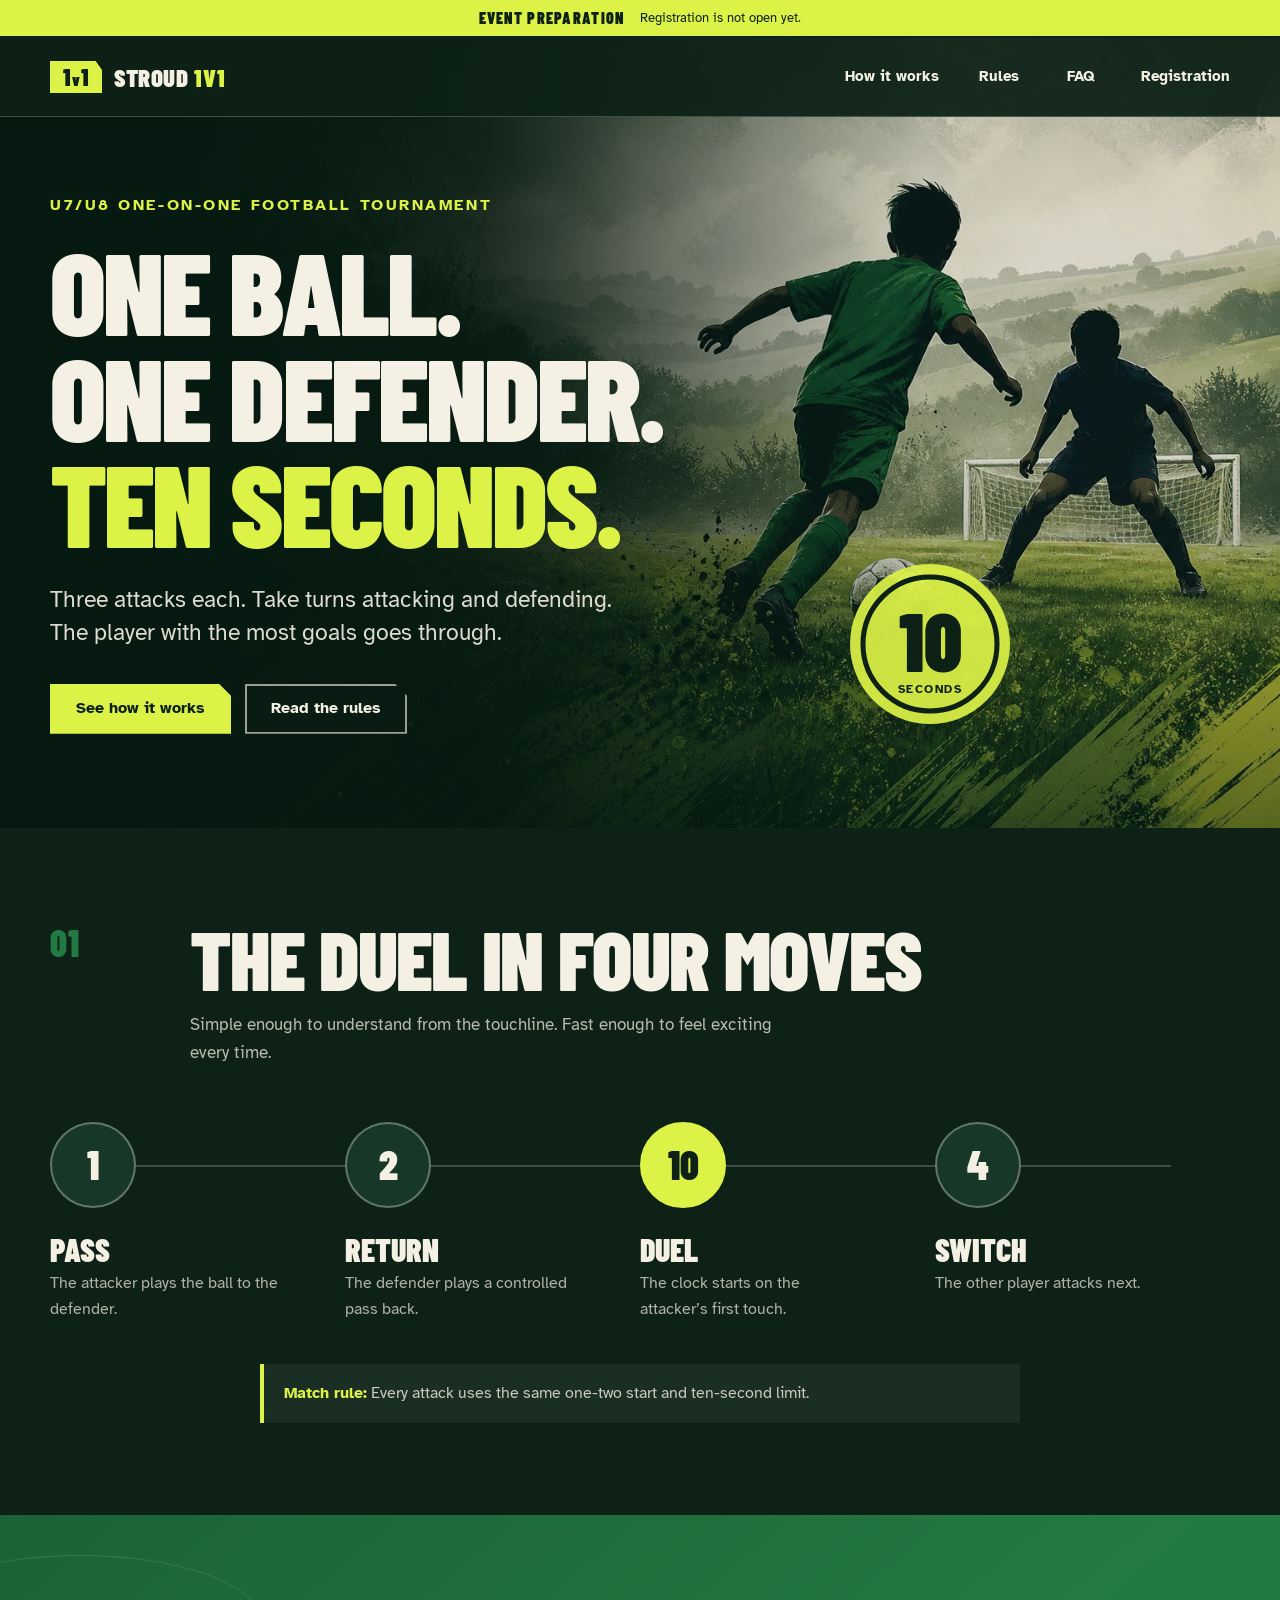
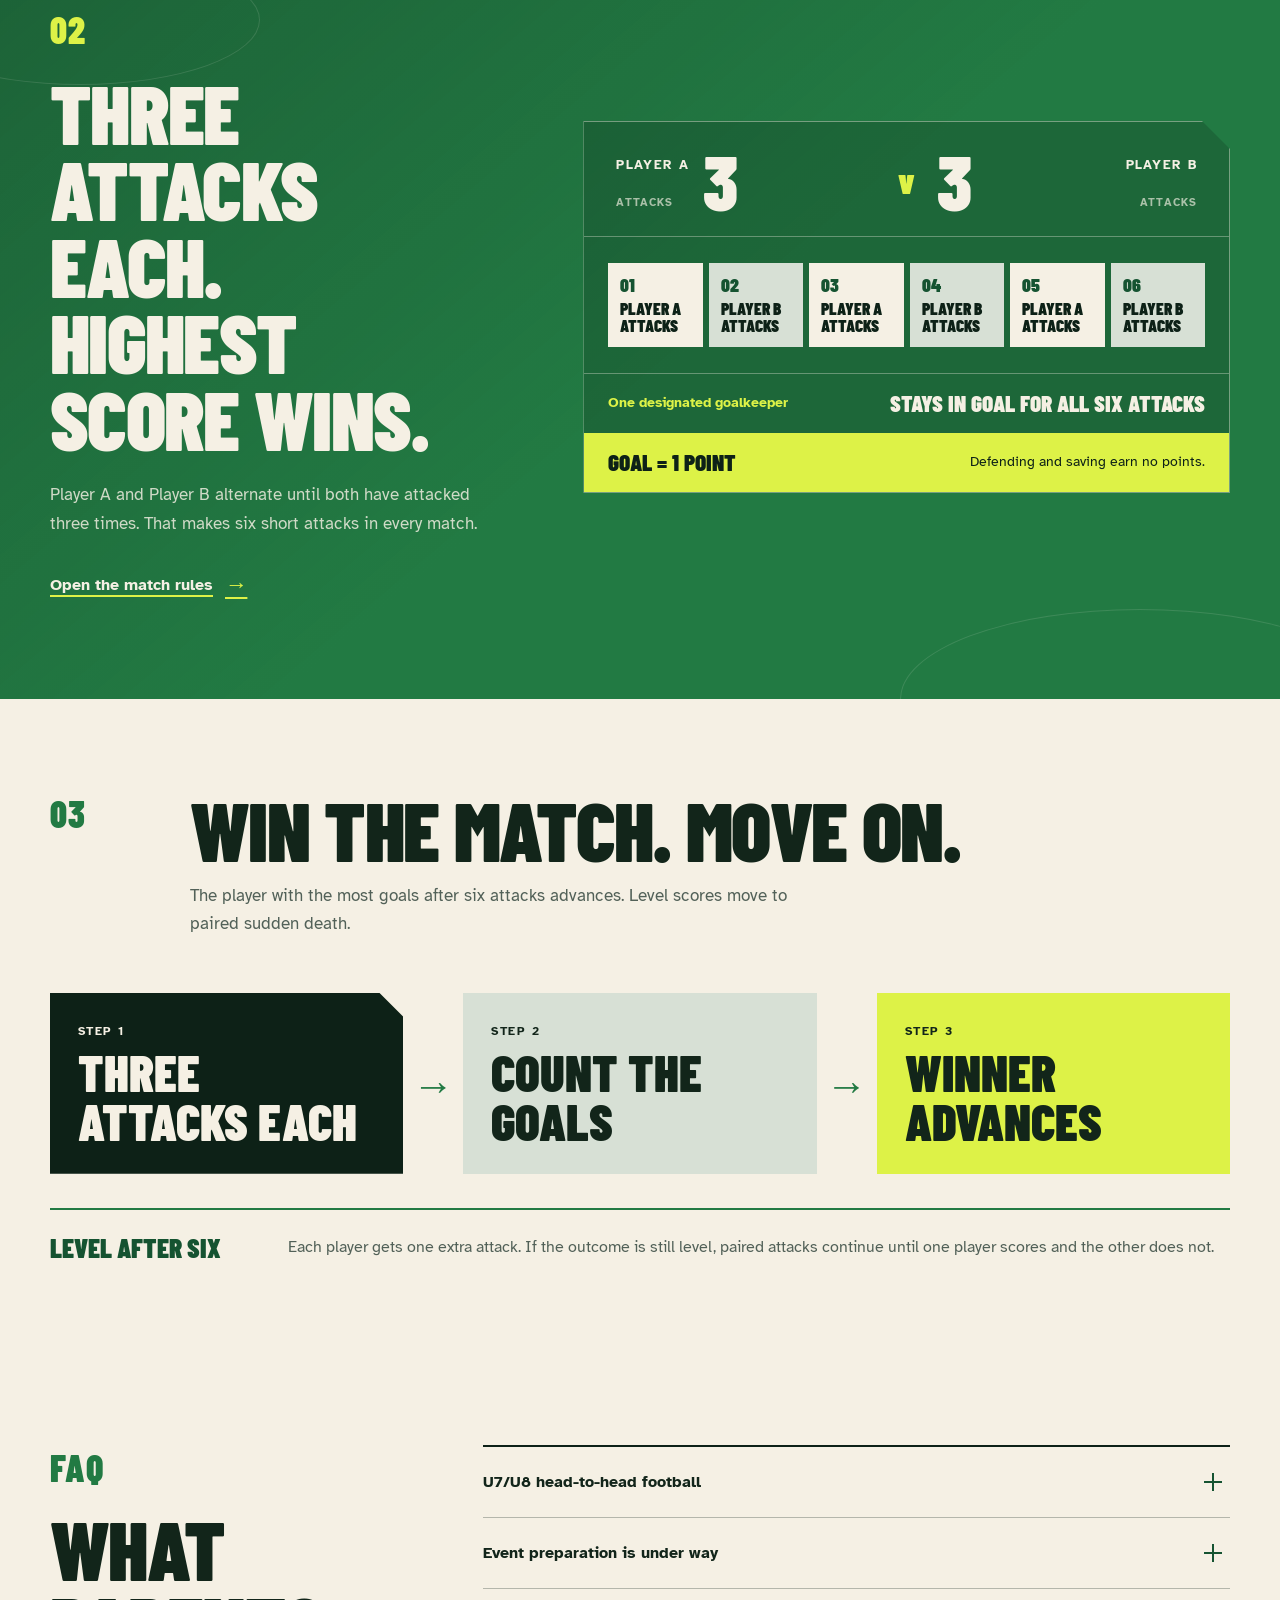
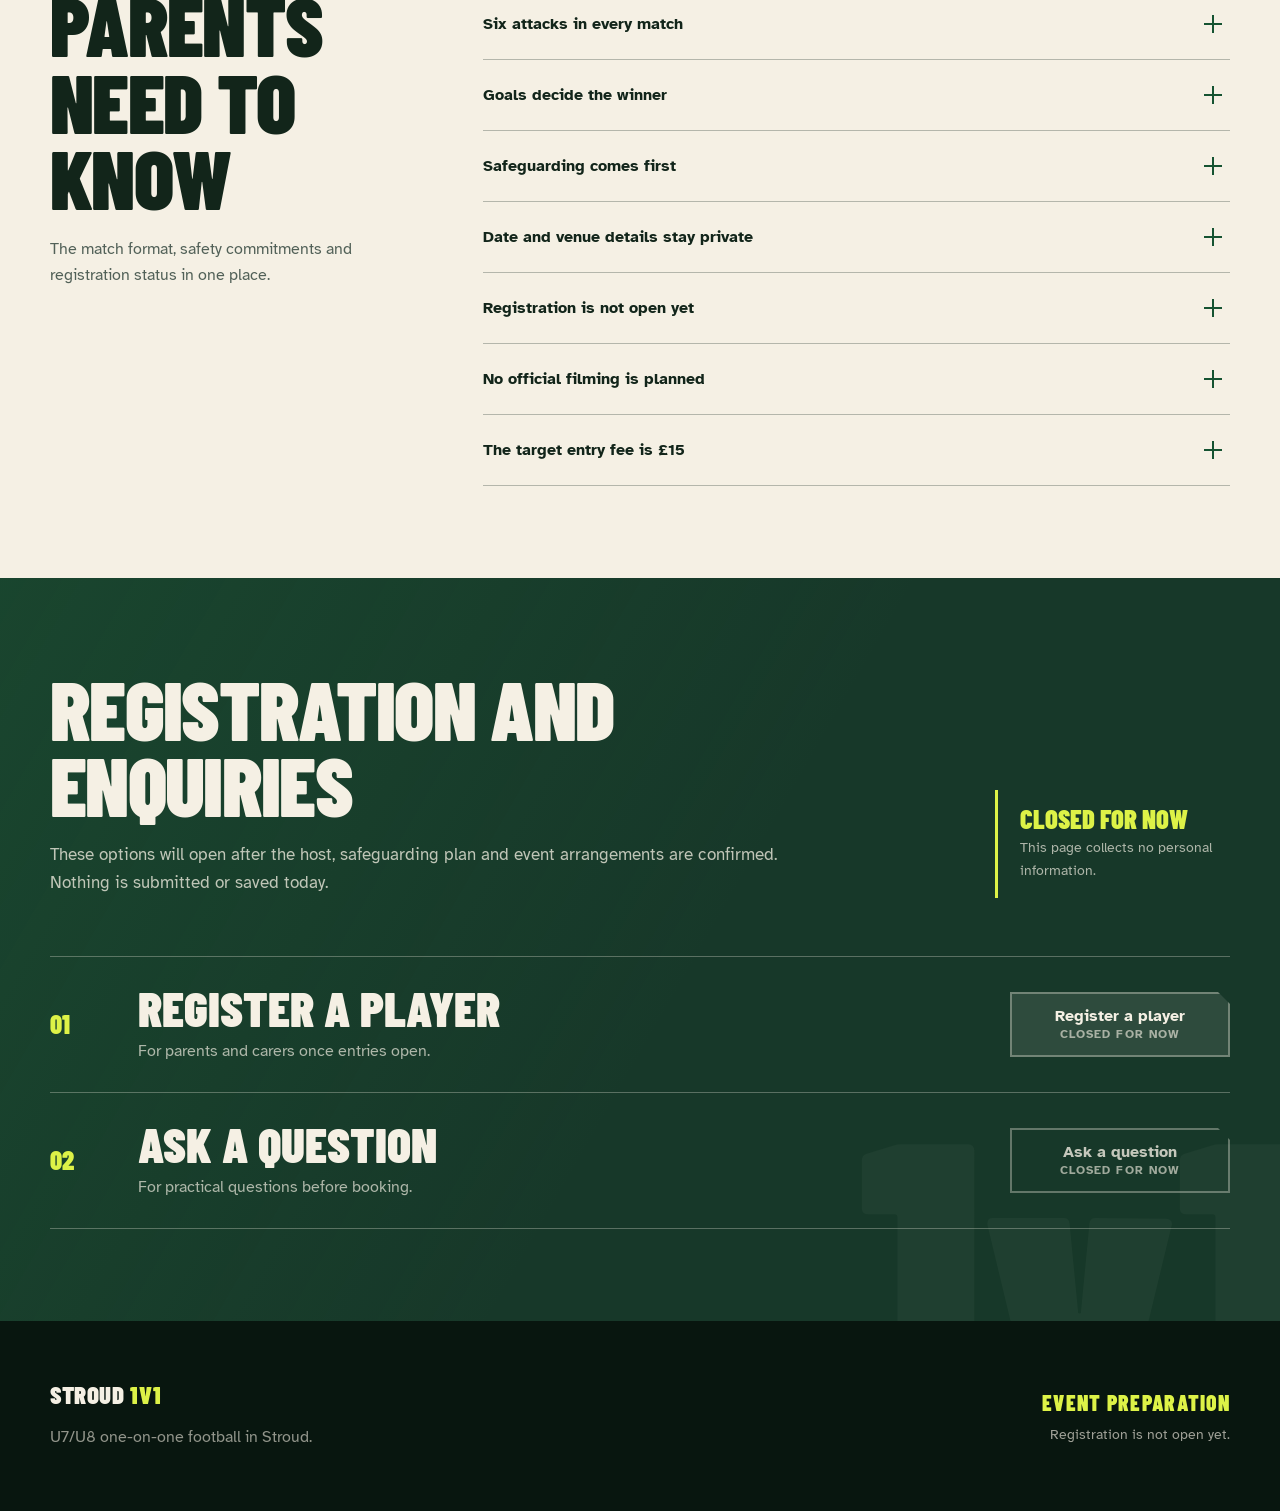
==== commit d229aa68: "Make Stroud 1v1 parent ready" ====
--- a/stroud-1v1/index.html
+++ b/stroud-1v1/index.html
@@ -5,15 +5,15 @@
     <meta name="viewport" content="width=device-width, initial-scale=1">
     <meta name="robots" content="noindex, nofollow">
     <meta name="theme-color" content="#0D2117">
-    <meta name="description" content="A proposed one-on-one football tournament for U7 and U8 players in Stroud.">
+    <meta name="description" content="A fast one-on-one football tournament for U7 and U8 players, being prepared in Stroud.">
     <meta property="og:type" content="website">
-    <meta property="og:title" content="Stroud 1v1 — Concept Preview">
-    <meta property="og:description" content="A proposed U7 and U8 football tournament built around ten-second one-on-one duels.">
+    <meta property="og:title" content="Stroud 1v1 — U7/U8 Football">
+    <meta property="og:description" content="Three attacks each, ten seconds per attack and one goal-only scoreline.">
     <meta property="og:url" content="https://greg-cld.github.io/Champion-Football-Stroud/stroud-1v1/">
-    <meta property="og:image" content="https://greg-cld.github.io/Champion-Football-Stroud/stroud-1v1/assets/share-card.png">
-    <meta property="og:image:width" content="1200">
-    <meta property="og:image:height" content="630">
-    <title>Stroud 1v1 — Concept Preview</title>
+    <meta property="og:image" content="https://greg-cld.github.io/Champion-Football-Stroud/stroud-1v1/assets/share-card-event.png">
+    <meta property="og:image:width" content="1729">
+    <meta property="og:image:height" content="910">
+    <title>Stroud 1v1 — U7/U8 Football</title>
     <link rel="canonical" href="https://greg-cld.github.io/Champion-Football-Stroud/stroud-1v1/">
     <link rel="stylesheet" href="assets/styles.css?v=20260819-4">
 </head>
@@ -22,14 +22,14 @@
 
     <div class="concept-bar">
         <div class="shell concept-bar__inner">
-            <strong>Concept preview</strong>
-            <span>Not a live event. No bookings are open.</span>
+            <strong>Event preparation</strong>
+            <span>Registration is not open yet.</span>
         </div>
     </div>
 
     <header class="site-header">
         <div class="shell site-header__inner">
-            <a class="brand" href="./" aria-label="Stroud 1v1 concept homepage">
+            <a class="brand" href="./" aria-label="Stroud 1v1 homepage">
                 <span class="brand__mark" aria-hidden="true">1<span>v</span>1</span>
                 <span class="brand__words">Stroud <b>1v1</b></span>
             </a>
@@ -37,7 +37,7 @@
                 <a href="#how-it-works">How it works</a>
                 <a href="rules/">Rules</a>
                 <a href="#faq">FAQ</a>
-                <a href="#interest">Interest</a>
+                <a href="#interest">Registration</a>
             </nav>
         </div>
     </header>
@@ -48,7 +48,7 @@
             <div class="hero__shade" aria-hidden="true"></div>
             <div class="shell hero__inner">
                 <div class="hero__copy">
-                    <p class="descriptor">U7/U8 one-on-one tournament concept</p>
+                    <p class="descriptor">U7/U8 one-on-one football tournament</p>
                     <h1 id="hero-title">One ball.<br>One defender.<br><em>Ten seconds.</em></h1>
                     <p class="hero__intro">Three attacks each. Take turns attacking and defending. The player with the most goals goes through.</p>
                     <div class="hero__actions">
@@ -96,7 +96,7 @@
                         <div><strong>Switch</strong><span>The other player attacks next.</span></div>
                     </li>
                 </ol>
-                <p class="working-rule-note"><strong>Working start:</strong> The one-two pass and ten-second limit are still to be confirmed through rehearsal.</p>
+                <p class="working-rule-note"><strong>Match rule:</strong> Every attack uses the same one-two start and ten-second limit.</p>
             </div>
         </section>
 
@@ -143,7 +143,7 @@
                     <p class="section-number" aria-hidden="true">03</p>
                     <div>
                         <h2 id="progression-title">Win the match. Move on.</h2>
-                        <p>The player with the most goals after six attacks advances. A level score goes to sudden death; the exact sequence is still to confirm.</p>
+                        <p>The player with the most goals after six attacks advances. Level scores move to paired sudden death.</p>
                     </div>
                 </div>
 
@@ -155,8 +155,8 @@
                     <div class="progression-flow__finish"><span>Step 3</span><strong>Winner advances</strong></div>
                 </div>
                 <div class="sudden-death-note">
-                    <strong>Level after six?</strong>
-                    <span>Move to sudden death. The working detail still to decide is whether both players receive a paired attempt or the first goal wins.</span>
+                    <strong>Level after six</strong>
+                    <span>Each player gets one extra attack. If the outcome is still level, paired attacks continue until one player scores and the other does not.</span>
                 </div>
             </div>
         </section>
@@ -165,45 +165,45 @@
             <div class="shell faq-layout">
                 <div class="faq-layout__intro">
                     <p class="section-number" aria-hidden="true">FAQ</p>
-                    <h2 id="faq-title">Questions parents might ask</h2>
-                    <p>The practical things families would want to know before the idea goes any further.</p>
+                    <h2 id="faq-title">What parents need to know</h2>
+                    <p>The match format, safety commitments and registration status in one place.</p>
                 </div>
                 <div class="faq-list">
                     <details>
-                        <summary>What is Stroud 1v1?</summary>
-                        <p>It is a proposed one-on-one football tournament for U7 and U8 players. Two players compete head-to-head, taking turns to attack and defend. The one-two start and ten-second limit are working rules to confirm through rehearsal.</p>
-                    </details>
-                    <details>
-                        <summary>Is this event happening now?</summary>
-                        <p>No. This is a concept preview for discussion and testing. No bookings are open.</p>
-                    </details>
-                    <details>
-                        <summary>What would my child actually do?</summary>
-                        <p>They would attack three times and defend three times against the same opponent. One designated goalkeeper stays in goal throughout the six attacks.</p>
-                    </details>
-                    <details>
-                        <summary>How is a match decided?</summary>
-                        <p>Every goal scores one point. Defending and saving stop the attacker scoring but do not earn separate points. The player with most goals advances; a tie goes to sudden death, with its exact sequence still to confirm.</p>
-                    </details>
-                    <details>
-                        <summary>How would children be safeguarded?</summary>
-                        <p>Before any event could run, it would need an approved host, a welfare lead, first-aid arrangements and clear reporting procedures. Coaches and other eligible adults working directly with children would need an in-date FA-accepted DBS check and appropriate current FA safeguarding training.</p>
-                    </details>
-                    <details>
-                        <summary>When and where would it happen?</summary>
-                        <p>No date or venue is set. If the idea progresses, approved operational details would be shared privately with parents and carers.</p>
-                    </details>
-                    <details>
-                        <summary>How do I register?</summary>
-                        <p>Registration is not open. The interest area below previews how parents and carers could register interest or ask a question later, but this website does not collect personal information.</p>
-                    </details>
-                    <details>
-                        <summary>Would children be filmed?</summary>
-                        <p>No official filming is proposed for the pilot concept.</p>
-                    </details>
-                    <details>
-                        <summary>What would it cost?</summary>
-                        <p>The working assumption is £15 per child, subject to feasibility and approval.</p>
+                        <summary>U7/U8 head-to-head football</summary>
+                        <p>Stroud 1v1 is a one-on-one football tournament for U7 and U8 players. Two players take turns attacking and defending, with ten seconds for each attack.</p>
+                    </details>
+                    <details>
+                        <summary>Event preparation is under way</summary>
+                        <p>The first event is being prepared. Registration will open only after the host, safeguarding responsibilities and event arrangements are confirmed.</p>
+                    </details>
+                    <details>
+                        <summary>Six attacks in every match</summary>
+                        <p>Each player attacks three times and defends three times against the same opponent. One designated goalkeeper stays in goal throughout all six attacks.</p>
+                    </details>
+                    <details>
+                        <summary>Goals decide the winner</summary>
+                        <p>Every goal scores one point. Defending and saving stop the attacker scoring but earn no separate points. The player with the most goals advances; level scores use paired sudden-death attacks.</p>
+                    </details>
+                    <details>
+                        <summary>Safeguarding comes first</summary>
+                        <p>The event will open only after a host has confirmed a welfare lead, first-aid arrangements and clear reporting procedures. Coaches and other eligible adults working directly with children will need an in-date FA-accepted DBS check and appropriate current FA safeguarding training.</p>
+                    </details>
+                    <details>
+                        <summary>Date and venue details stay private</summary>
+                        <p>No date or venue is currently confirmed. Practical details will be shared privately with parents and carers once registration opens.</p>
+                    </details>
+                    <details>
+                        <summary>Registration is not open yet</summary>
+                        <p>This website does not collect personal information. A registration route will be added only after the event arrangements and safeguarding responsibilities are confirmed.</p>
+                    </details>
+                    <details>
+                        <summary>No official filming is planned</summary>
+                        <p>Official filming is not part of the event plan. Any final photography arrangements will be explained privately before a child takes part.</p>
+                    </details>
+                    <details>
+                        <summary>The target entry fee is £15</summary>
+                        <p>The target entry fee is £15 per child. The confirmed fee will be shown before registration opens.</p>
                     </details>
                 </div>
             </div>
@@ -213,12 +213,12 @@
             <div class="shell">
                 <div class="interest-preview__heading">
                     <div>
-                        <h2 id="interest-title">Interested in taking part?</h2>
-                        <p id="interest-note">If the tournament moves ahead, this is where parents and carers will be able to register interest or ask a practical question. Both options are closed today, and nothing is submitted or saved.</p>
+                        <h2 id="interest-title">Registration and enquiries</h2>
+                        <p id="interest-note">These options will open after the host, safeguarding plan and event arrangements are confirmed. Nothing is submitted or saved today.</p>
                     </div>
                     <div class="interest-preview__status">
-                        <strong>Not open yet</strong>
-                        <span>No personal information is collected.</span>
+                        <strong>Closed for now</strong>
+                        <span>This page collects no personal information.</span>
                     </div>
                 </div>
 
@@ -226,12 +226,12 @@
                     <div class="interest-choice">
                         <span class="interest-choice__number" aria-hidden="true">01</span>
                         <div class="interest-choice__copy">
-                            <h3>Register interest</h3>
-                            <p id="register-note">For parents and carers who may want a place if a pilot goes ahead.</p>
+                            <h3>Register a player</h3>
+                            <p id="register-note">For parents and carers once entries open.</p>
                         </div>
                         <button class="button button--unavailable" type="button" disabled aria-describedby="interest-note register-note">
-                            Register interest
-                            <small>Not open yet</small>
+                            Register a player
+                            <small>Closed for now</small>
                         </button>
                     </div>
 
@@ -239,11 +239,11 @@
                         <span class="interest-choice__number" aria-hidden="true">02</span>
                         <div class="interest-choice__copy">
                             <h3>Ask a question</h3>
-                            <p id="enquiry-note">For practical questions about the format, age groups or how a future event would work.</p>
+                            <p id="enquiry-note">For practical questions before booking.</p>
                         </div>
                         <button class="button button--unavailable button--unavailable-secondary" type="button" disabled aria-describedby="interest-note enquiry-note">
                             Ask a question
-                            <small>Not open yet</small>
+                            <small>Closed for now</small>
                         </button>
                     </div>
                 </div>
@@ -255,11 +255,11 @@
         <div class="shell site-footer__inner">
             <div>
                 <span class="brand__words">Stroud <b>1v1</b></span>
-                <p>A proposed one-on-one football tournament for U7 and U8 players.</p>
+                <p>U7/U8 one-on-one football in Stroud.</p>
             </div>
             <div class="site-footer__status">
-                <strong>Concept preview</strong>
-                <span>Not a live event. No bookings are open.</span>
+                <strong>Event preparation</strong>
+                <span>Registration is not open yet.</span>
             </div>
         </div>
     </footer>
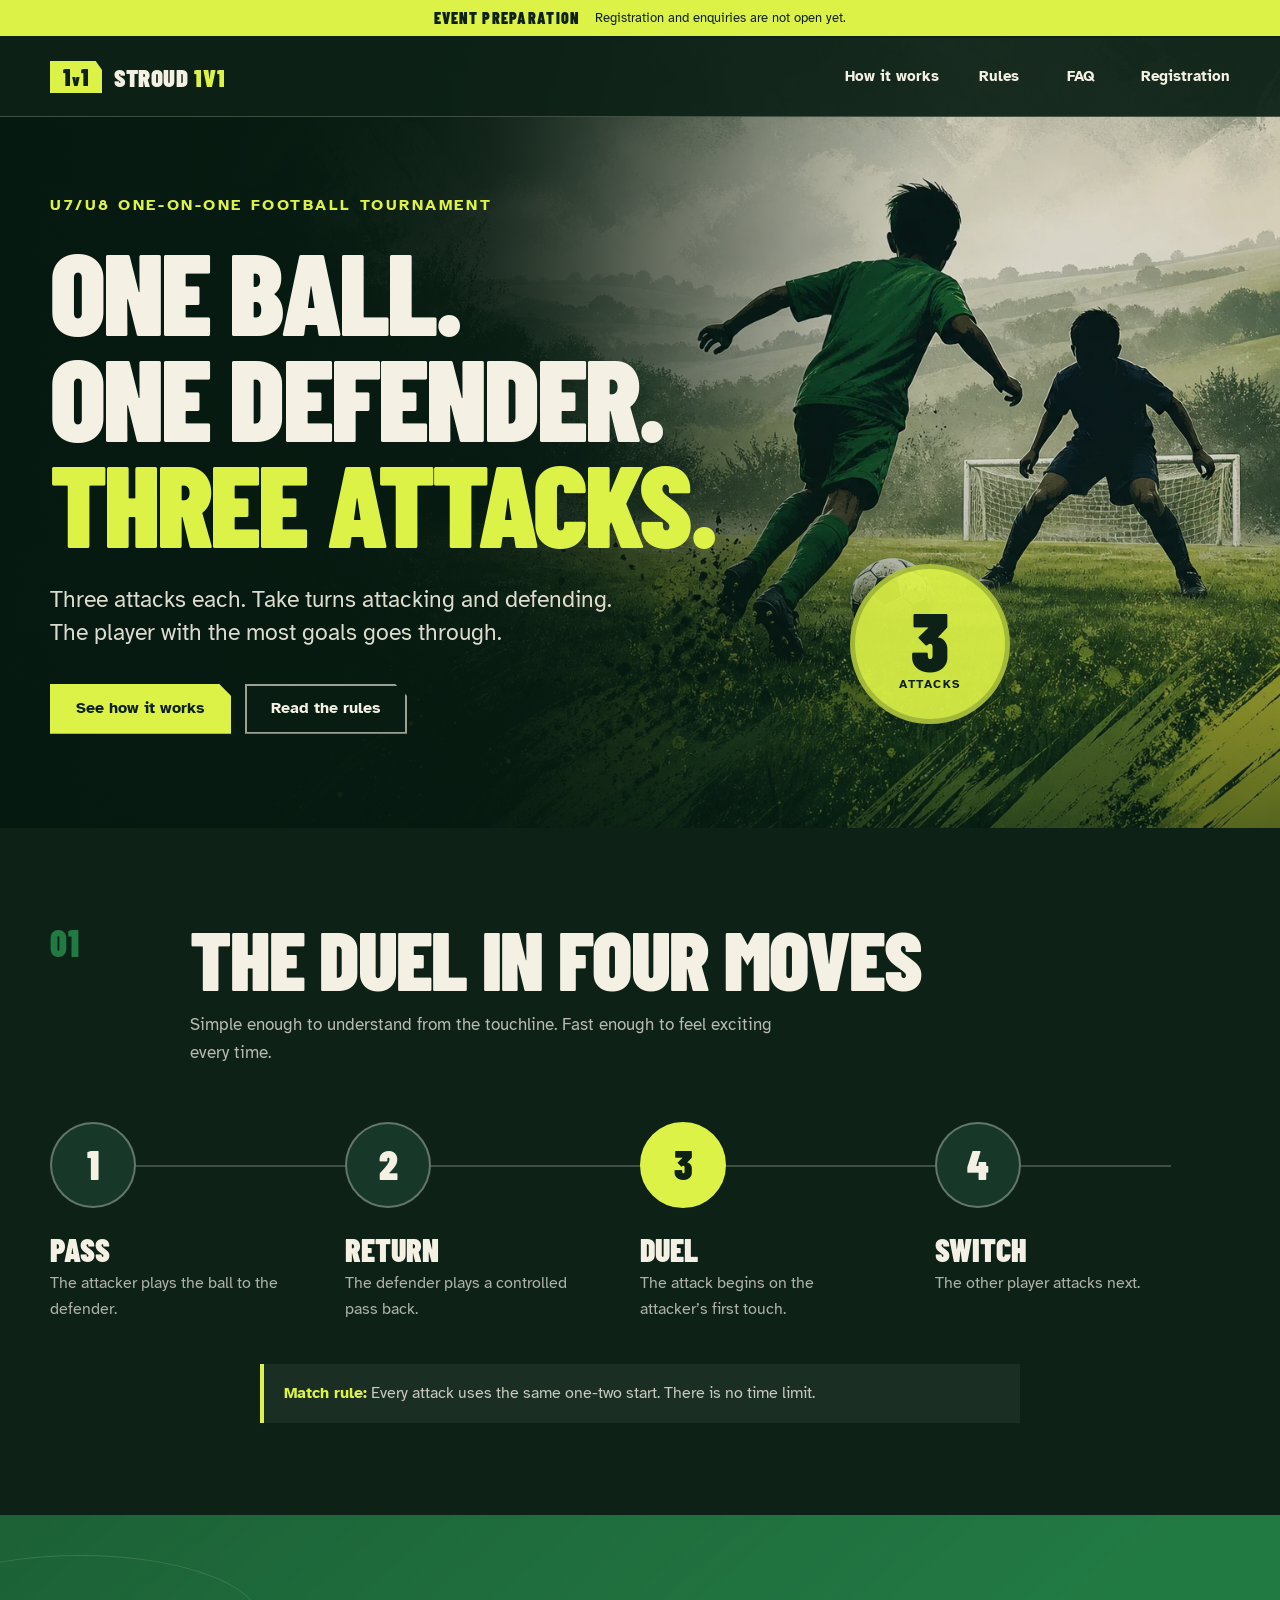
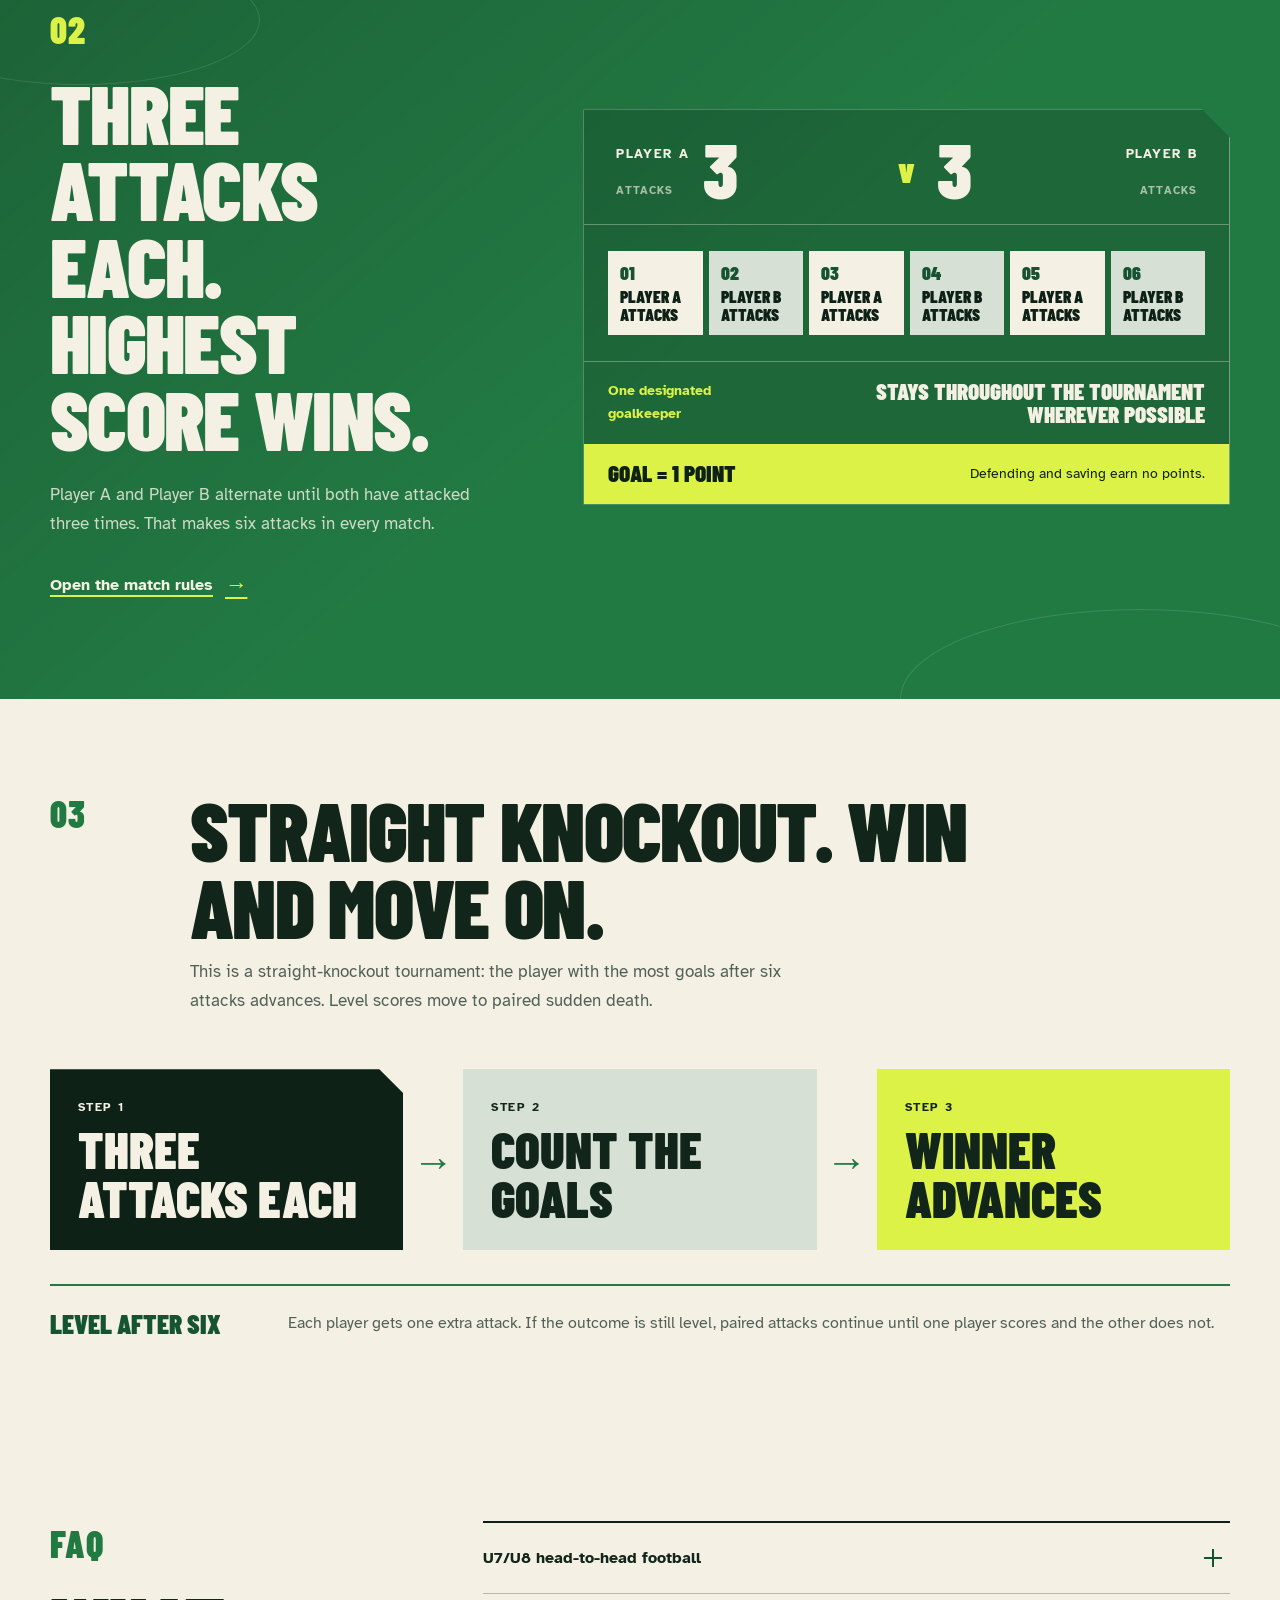
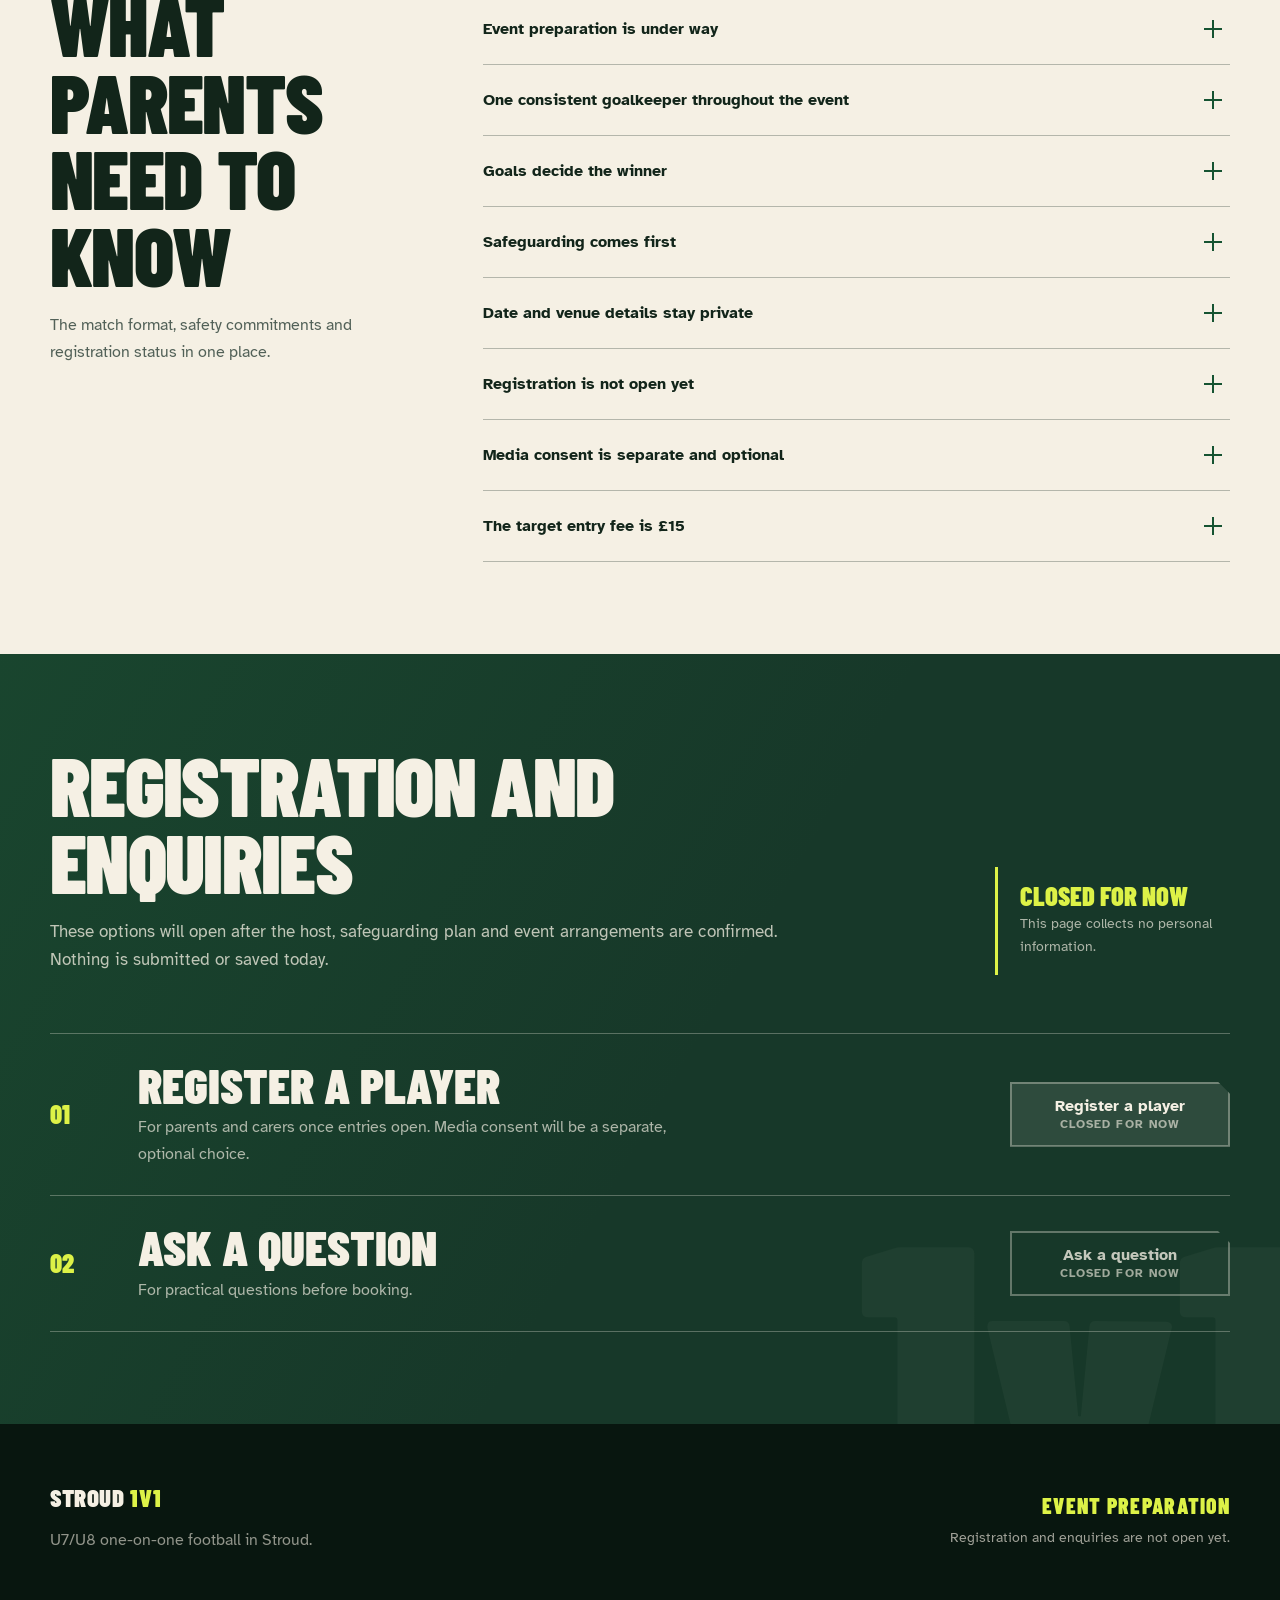
==== commit e896831e: "Update Stroud 1v1 to David's rules" ====
--- a/stroud-1v1/index.html
+++ b/stroud-1v1/index.html
@@ -8,14 +8,14 @@
     <meta name="description" content="A fast one-on-one football tournament for U7 and U8 players, being prepared in Stroud.">
     <meta property="og:type" content="website">
     <meta property="og:title" content="Stroud 1v1 — U7/U8 Football">
-    <meta property="og:description" content="Three attacks each, ten seconds per attack and one goal-only scoreline.">
+    <meta property="og:description" content="Three attacks each, one consistent goalkeeper and no time limit.">
     <meta property="og:url" content="https://greg-cld.github.io/Champion-Football-Stroud/stroud-1v1/">
-    <meta property="og:image" content="https://greg-cld.github.io/Champion-Football-Stroud/stroud-1v1/assets/share-card-event.png">
+    <meta property="og:image" content="https://greg-cld.github.io/Champion-Football-Stroud/stroud-1v1/assets/share-card-three-attacks.png">
     <meta property="og:image:width" content="1729">
     <meta property="og:image:height" content="910">
     <title>Stroud 1v1 — U7/U8 Football</title>
     <link rel="canonical" href="https://greg-cld.github.io/Champion-Football-Stroud/stroud-1v1/">
-    <link rel="stylesheet" href="assets/styles.css?v=20260819-4">
+    <link rel="stylesheet" href="assets/styles.css?v=20260819-5">
 </head>
 <body>
     <a class="skip-link" href="#main">Skip to the main idea</a>
@@ -23,7 +23,7 @@
     <div class="concept-bar">
         <div class="shell concept-bar__inner">
             <strong>Event preparation</strong>
-            <span>Registration is not open yet.</span>
+            <span>Registration and enquiries are not open yet.</span>
         </div>
     </div>
 
@@ -49,7 +49,7 @@
             <div class="shell hero__inner">
                 <div class="hero__copy">
                     <p class="descriptor">U7/U8 one-on-one football tournament</p>
-                    <h1 id="hero-title">One ball.<br>One defender.<br><em>Ten seconds.</em></h1>
+                    <h1 id="hero-title">One ball.<br>One defender.<br><em>Three attacks.</em></h1>
                     <p class="hero__intro">Three attacks each. Take turns attacking and defending. The player with the most goals goes through.</p>
                     <div class="hero__actions">
                         <a class="button button--primary" href="#how-it-works">See how it works</a>
@@ -57,13 +57,9 @@
                     </div>
                 </div>
 
-                <div class="timer-mark">
-                    <svg viewBox="0 0 160 160" aria-hidden="true" focusable="false">
-                        <circle class="timer-mark__track" cx="80" cy="80" r="67"></circle>
-                        <circle class="timer-mark__run" cx="80" cy="80" r="67"></circle>
-                    </svg>
-                    <strong>10</strong>
-                    <span>seconds</span>
+                <div class="format-mark">
+                    <strong>3</strong>
+                    <span>attacks</span>
                 </div>
             </div>
         </section>
@@ -88,15 +84,15 @@
                         <div><strong>Return</strong><span>The defender plays a controlled pass back.</span></div>
                     </li>
                     <li class="duel-steps__live">
-                        <span class="duel-steps__number">10</span>
-                        <div><strong>Duel</strong><span>The clock starts on the attacker’s first touch.</span></div>
+                        <span class="duel-steps__number">3</span>
+                        <div><strong>Duel</strong><span>The attack begins on the attacker’s first touch.</span></div>
                     </li>
                     <li>
                         <span class="duel-steps__number">4</span>
                         <div><strong>Switch</strong><span>The other player attacks next.</span></div>
                     </li>
                 </ol>
-                <p class="working-rule-note"><strong>Match rule:</strong> Every attack uses the same one-two start and ten-second limit.</p>
+                <p class="working-rule-note"><strong>Match rule:</strong> Every attack uses the same one-two start. There is no time limit.</p>
             </div>
         </section>
 
@@ -105,7 +101,7 @@
                 <div class="split-layout__copy">
                     <p class="section-number section-number--lime" aria-hidden="true">02</p>
                     <h2 id="match-title">Three attacks each. Highest score wins.</h2>
-                    <p>Player A and Player B alternate until both have attacked three times. That makes six short attacks in every match.</p>
+                    <p>Player A and Player B alternate until both have attacked three times. That makes six attacks in every match.</p>
                     <a class="text-link" href="rules/#match">Open the match rules <span aria-hidden="true">→</span></a>
                 </div>
 
@@ -127,7 +123,7 @@
 
                     <div class="match-board__keeper">
                         <span>One designated goalkeeper</span>
-                        <strong>Stays in goal for all six attacks</strong>
+                        <strong>Stays throughout the tournament wherever possible</strong>
                     </div>
                     <div class="match-board__scoring">
                         <strong>Goal = 1 point</strong>
@@ -142,8 +138,8 @@
                 <div class="section-heading section-heading--dark">
                     <p class="section-number" aria-hidden="true">03</p>
                     <div>
-                        <h2 id="progression-title">Win the match. Move on.</h2>
-                        <p>The player with the most goals after six attacks advances. Level scores move to paired sudden death.</p>
+                        <h2 id="progression-title">Straight knockout. Win and move on.</h2>
+                        <p>This is a straight-knockout tournament: the player with the most goals after six attacks advances. Level scores move to paired sudden death.</p>
                     </div>
                 </div>
 
@@ -171,19 +167,19 @@
                 <div class="faq-list">
                     <details>
                         <summary>U7/U8 head-to-head football</summary>
-                        <p>Stroud 1v1 is a one-on-one football tournament for U7 and U8 players. Two players take turns attacking and defending, with ten seconds for each attack.</p>
+                        <p>Stroud 1v1 is a one-on-one football tournament for U7 and U8 players. Two players take turns attacking and defending, with no time limit on an attack.</p>
                     </details>
                     <details>
                         <summary>Event preparation is under way</summary>
                         <p>The first event is being prepared. Registration will open only after the host, safeguarding responsibilities and event arrangements are confirmed.</p>
                     </details>
                     <details>
-                        <summary>Six attacks in every match</summary>
-                        <p>Each player attacks three times and defends three times against the same opponent. One designated goalkeeper stays in goal throughout all six attacks.</p>
+                        <summary>One consistent goalkeeper throughout the event</summary>
+                        <p>The aim is for one designated goalkeeper to stay in goal throughout the tournament. If more than one suitable goalkeeper shares the role, the same keeper stays in goal for both players throughout each match.</p>
                     </details>
                     <details>
                         <summary>Goals decide the winner</summary>
-                        <p>Every goal scores one point. Defending and saving stop the attacker scoring but earn no separate points. The player with the most goals advances; level scores use paired sudden-death attacks.</p>
+                        <p>Every goal scores one point. Defending and saving stop the attacker scoring but earn no separate points. This is straight knockout: the player with the most goals advances; level scores use paired sudden-death attacks.</p>
                     </details>
                     <details>
                         <summary>Safeguarding comes first</summary>
@@ -195,11 +191,11 @@
                     </details>
                     <details>
                         <summary>Registration is not open yet</summary>
-                        <p>This website does not collect personal information. A registration route will be added only after the event arrangements and safeguarding responsibilities are confirmed.</p>
-                    </details>
-                    <details>
-                        <summary>No official filming is planned</summary>
-                        <p>Official filming is not part of the event plan. Any final photography arrangements will be explained privately before a child takes part.</p>
+                        <p>This website does not collect personal information. Registration and enquiry routes will be added only after the event arrangements and safeguarding responsibilities are confirmed.</p>
+                    </details>
+                    <details>
+                        <summary>Media consent is separate and optional</summary>
+                        <p>Official photos or video for the website or social media will only be used with specific consent from a parent or carer. Saying no will not affect a child’s entry or chance to take part. Each intended use will be explained separately, and consent can be withdrawn for future use. Children will not be named in public media, and matches will not be livestreamed.</p>
                     </details>
                     <details>
                         <summary>The target entry fee is £15</summary>
@@ -227,7 +223,7 @@
                         <span class="interest-choice__number" aria-hidden="true">01</span>
                         <div class="interest-choice__copy">
                             <h3>Register a player</h3>
-                            <p id="register-note">For parents and carers once entries open.</p>
+                            <p id="register-note">For parents and carers once entries open. Media consent will be a separate, optional choice.</p>
                         </div>
                         <button class="button button--unavailable" type="button" disabled aria-describedby="interest-note register-note">
                             Register a player
@@ -259,7 +255,7 @@
             </div>
             <div class="site-footer__status">
                 <strong>Event preparation</strong>
-                <span>Registration is not open yet.</span>
+                <span>Registration and enquiries are not open yet.</span>
             </div>
         </div>
     </footer>
--- a/stroud-1v1/assets/styles.css
+++ b/stroud-1v1/assets/styles.css
@@ -285,7 +285,6 @@
 }
 
 .hero h1 em,
-.mindset-layout h2 em,
 .rules-hero h1 em {
     color: var(--lime);
     font-style: normal;
@@ -380,7 +379,7 @@
     transform: none;
 }
 
-.timer-mark {
+.format-mark {
     position: relative;
     width: 160px;
     aspect-ratio: 1;
@@ -390,51 +389,24 @@
     margin-bottom: 10px;
     color: var(--ink);
     background: rgba(221, 242, 71, 0.92);
+    border: 5px solid rgba(13, 33, 23, 0.22);
     border-radius: 50%;
 }
 
-.timer-mark svg {
-    position: absolute;
-    inset: 0;
-    width: 100%;
-    height: 100%;
-    transform: rotate(-90deg);
-}
-
-.timer-mark circle {
-    fill: none;
-    stroke-width: 5;
-}
-
-.timer-mark__track {
-    stroke: rgba(13, 33, 23, 0.18);
-}
-
-.timer-mark__run {
-    stroke: var(--ink);
-    stroke-dasharray: 421;
-    stroke-dashoffset: 421;
-    animation: timer-run 10s linear 1 900ms forwards;
-}
-
-.timer-mark strong {
+.format-mark strong {
     margin-top: -10px;
     font-family: var(--display);
     font-size: 5.2rem;
     line-height: 0.8;
 }
 
-.timer-mark span {
+.format-mark span {
     position: absolute;
     bottom: 24px;
     font-size: 0.75rem;
     font-weight: 700;
     letter-spacing: 0.12em;
     text-transform: uppercase;
-}
-
-@keyframes timer-run {
-    to { stroke-dashoffset: 0; }
 }
 
 .section {
@@ -846,143 +818,6 @@
     color: var(--muted);
 }
 
-.section--ink {
-    color: var(--chalk);
-    background: var(--ink);
-}
-
-.mindset-layout {
-    display: grid;
-    grid-template-columns: minmax(0, 0.9fr) minmax(420px, 1.1fr);
-    gap: clamp(60px, 10vw, 140px);
-    align-items: start;
-}
-
-.mindset-layout h2 {
-    margin-block: 26px;
-}
-
-.mindset-layout > div > p:last-child {
-    max-width: 520px;
-    color: rgba(245, 240, 228, 0.7);
-}
-
-.mindset-list {
-    margin: 0;
-    border-top: 1px solid rgba(245, 240, 228, 0.24);
-}
-
-.mindset-list div {
-    display: grid;
-    grid-template-columns: 150px 1fr;
-    gap: 24px;
-    padding-block: 25px;
-    border-bottom: 1px solid rgba(245, 240, 228, 0.24);
-}
-
-.mindset-list dt {
-    color: var(--lime);
-    font-family: var(--display);
-    font-size: 2rem;
-    line-height: 1;
-    text-transform: uppercase;
-}
-
-.mindset-list dd {
-    margin: 0;
-    color: rgba(245, 240, 228, 0.78);
-}
-
-.section--mist {
-    background: var(--mist);
-}
-
-.pilot-facts {
-    display: grid;
-    grid-template-columns: repeat(4, 1fr);
-    margin: 0;
-    border-top: 2px solid var(--ink);
-    border-bottom: 2px solid var(--ink);
-}
-
-.pilot-facts div {
-    padding: 26px 28px 30px 0;
-}
-
-.pilot-facts div + div {
-    padding-left: 28px;
-    border-left: 1px solid rgba(13, 33, 23, 0.24);
-}
-
-.pilot-facts dt {
-    margin-bottom: 8px;
-    color: var(--field-dark);
-    font-family: var(--display);
-    font-size: 1.55rem;
-    line-height: 1;
-    text-transform: uppercase;
-}
-
-.pilot-facts dd {
-    margin: 0;
-    font-weight: 700;
-    line-height: 1.45;
-}
-
-.section--decision {
-    color: var(--chalk);
-    background: var(--field-dark);
-}
-
-.decision-layout {
-    display: grid;
-    grid-template-columns: minmax(0, 0.72fr) minmax(540px, 1.28fr);
-    gap: clamp(55px, 9vw, 130px);
-}
-
-.decision-layout__intro {
-    position: sticky;
-    top: 92px;
-    align-self: start;
-}
-
-.decision-layout__intro h2 {
-    margin-bottom: 22px;
-}
-
-.decision-layout__intro > p:last-child {
-    color: rgba(245, 240, 228, 0.72);
-}
-
-.decision-list {
-    margin: 0;
-    padding: 0;
-    list-style: none;
-    border-top: 1px solid rgba(245, 240, 228, 0.28);
-}
-
-.decision-list li {
-    display: grid;
-    grid-template-columns: 62px 1fr;
-    gap: 24px;
-    align-items: start;
-    padding-block: 25px;
-    border-bottom: 1px solid rgba(245, 240, 228, 0.28);
-}
-
-.decision-list span {
-    color: var(--lime);
-    font-family: var(--display);
-    font-size: 1.6rem;
-}
-
-.decision-list p {
-    margin: 0;
-    font-size: 1.12rem;
-    font-weight: 700;
-    line-height: 1.45;
-}
-
 .section--faq {
     background: var(--chalk);
 }
@@ -1597,7 +1432,7 @@
         grid-template-columns: 1fr;
     }
 
-    .timer-mark,
+    .format-mark,
     .rules-hero__mark {
         position: absolute;
         right: 0;
@@ -1605,39 +1440,22 @@
         width: 135px;
     }
 
-    .timer-mark strong {
+    .format-mark strong {
         font-size: 4.4rem;
     }
 
     .split-layout,
-    .mindset-layout,
-    .decision-layout,
     .faq-layout,
     .interest-preview__heading {
         grid-template-columns: 1fr;
     }
 
-    .decision-layout__intro,
     .faq-layout__intro {
         position: static;
     }
 
     .interest-preview__status {
         max-width: 340px;
-    }
-
-    .pilot-facts {
-        grid-template-columns: repeat(2, 1fr);
-    }
-
-    .pilot-facts div:nth-child(3) {
-        padding-left: 0;
-        border-left: 0;
-        border-top: 1px solid rgba(13, 33, 23, 0.24);
-    }
-
-    .pilot-facts div:nth-child(4) {
-        border-top: 1px solid rgba(13, 33, 23, 0.24);
     }
 
     .rule-sequence,
@@ -1713,17 +1531,17 @@
         font-size: 1.08rem;
     }
 
-    .timer-mark {
+    .format-mark {
         right: 0;
         bottom: 28px;
         width: 108px;
     }
 
-    .timer-mark strong {
+    .format-mark strong {
         font-size: 3.7rem;
     }
 
-    .timer-mark span {
+    .format-mark span {
         bottom: 16px;
         font-size: 0.62rem;
     }
@@ -1797,26 +1615,6 @@
         gap: 10px;
     }
 
-    .mindset-list div {
-        grid-template-columns: 110px 1fr;
-    }
-
-    .pilot-facts {
-        grid-template-columns: 1fr;
-    }
-
-    .pilot-facts div,
-    .pilot-facts div + div,
-    .pilot-facts div:nth-child(3) {
-        padding: 20px 0;
-        border-top: 1px solid rgba(13, 33, 23, 0.24);
-        border-left: 0;
-    }
-
-    .pilot-facts div:first-child {
-        border-top: 0;
-    }
-
     .site-footer__inner {
         align-items: flex-start;
         flex-direction: column;
@@ -1954,12 +1752,8 @@
         text-align: left;
     }
 
-    .timer-mark {
-        width: 92px;
-    }
-
-    .timer-mark strong {
-        font-size: 3.1rem;
+    .format-mark {
+        display: none;
     }
 
     .rules-hero__mark {
@@ -1979,11 +1773,6 @@
     .rule-index a {
         justify-content: center;
         font-size: 0.88rem;
-    }
-
-    .decision-list li {
-        grid-template-columns: 48px 1fr;
-        gap: 14px;
     }
 
     .score-lines div {
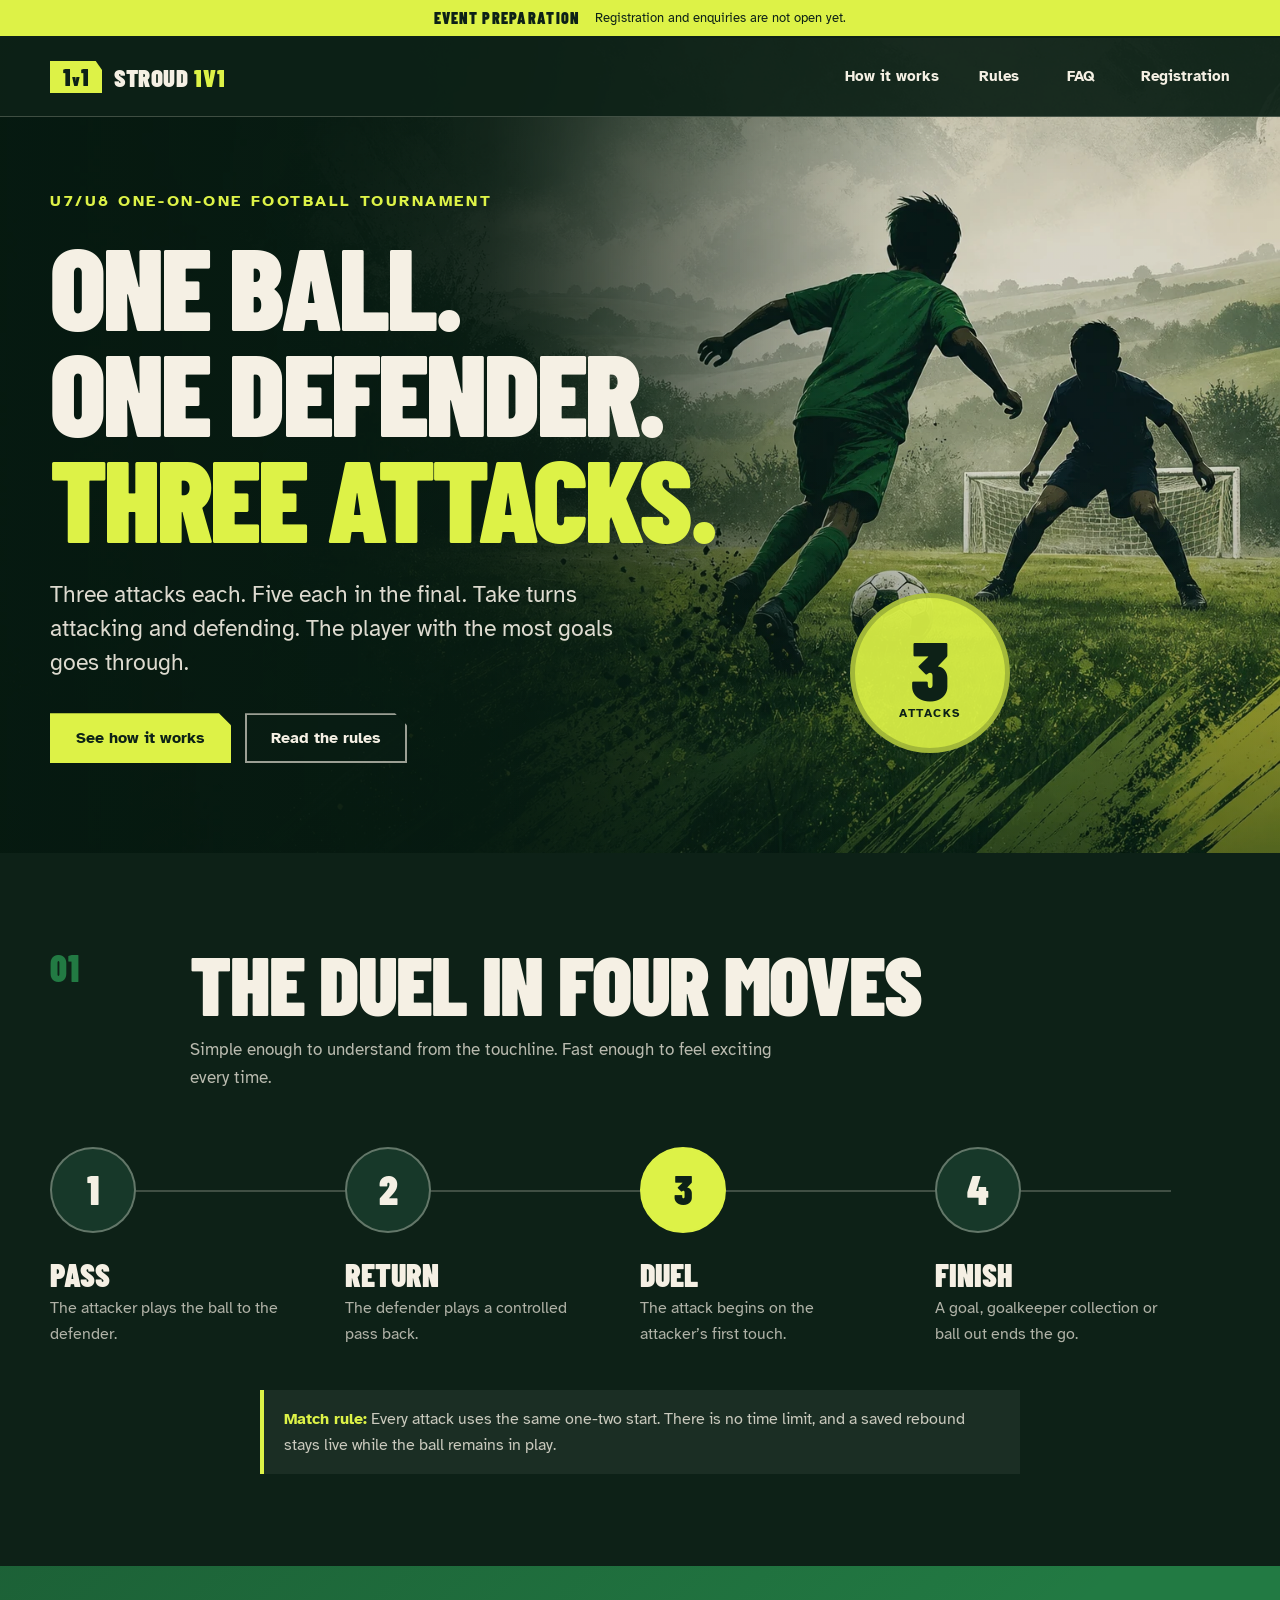
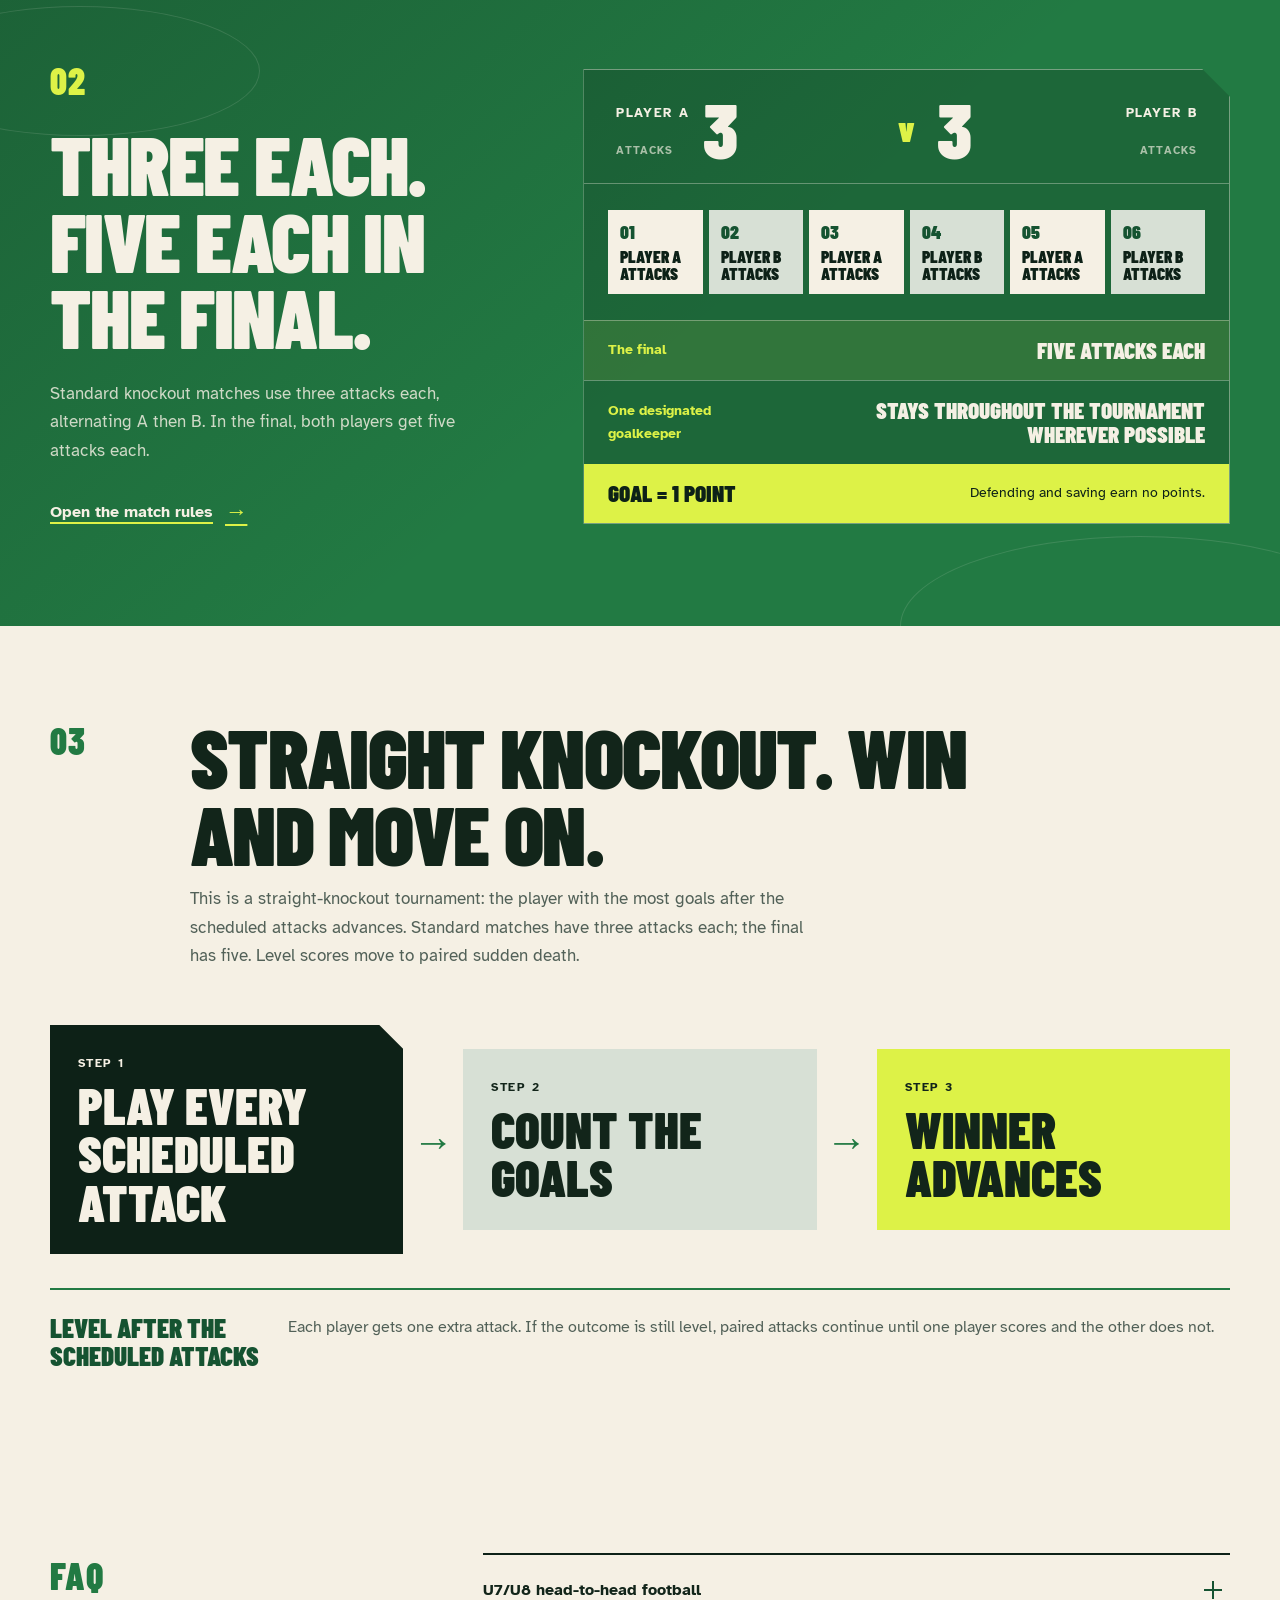
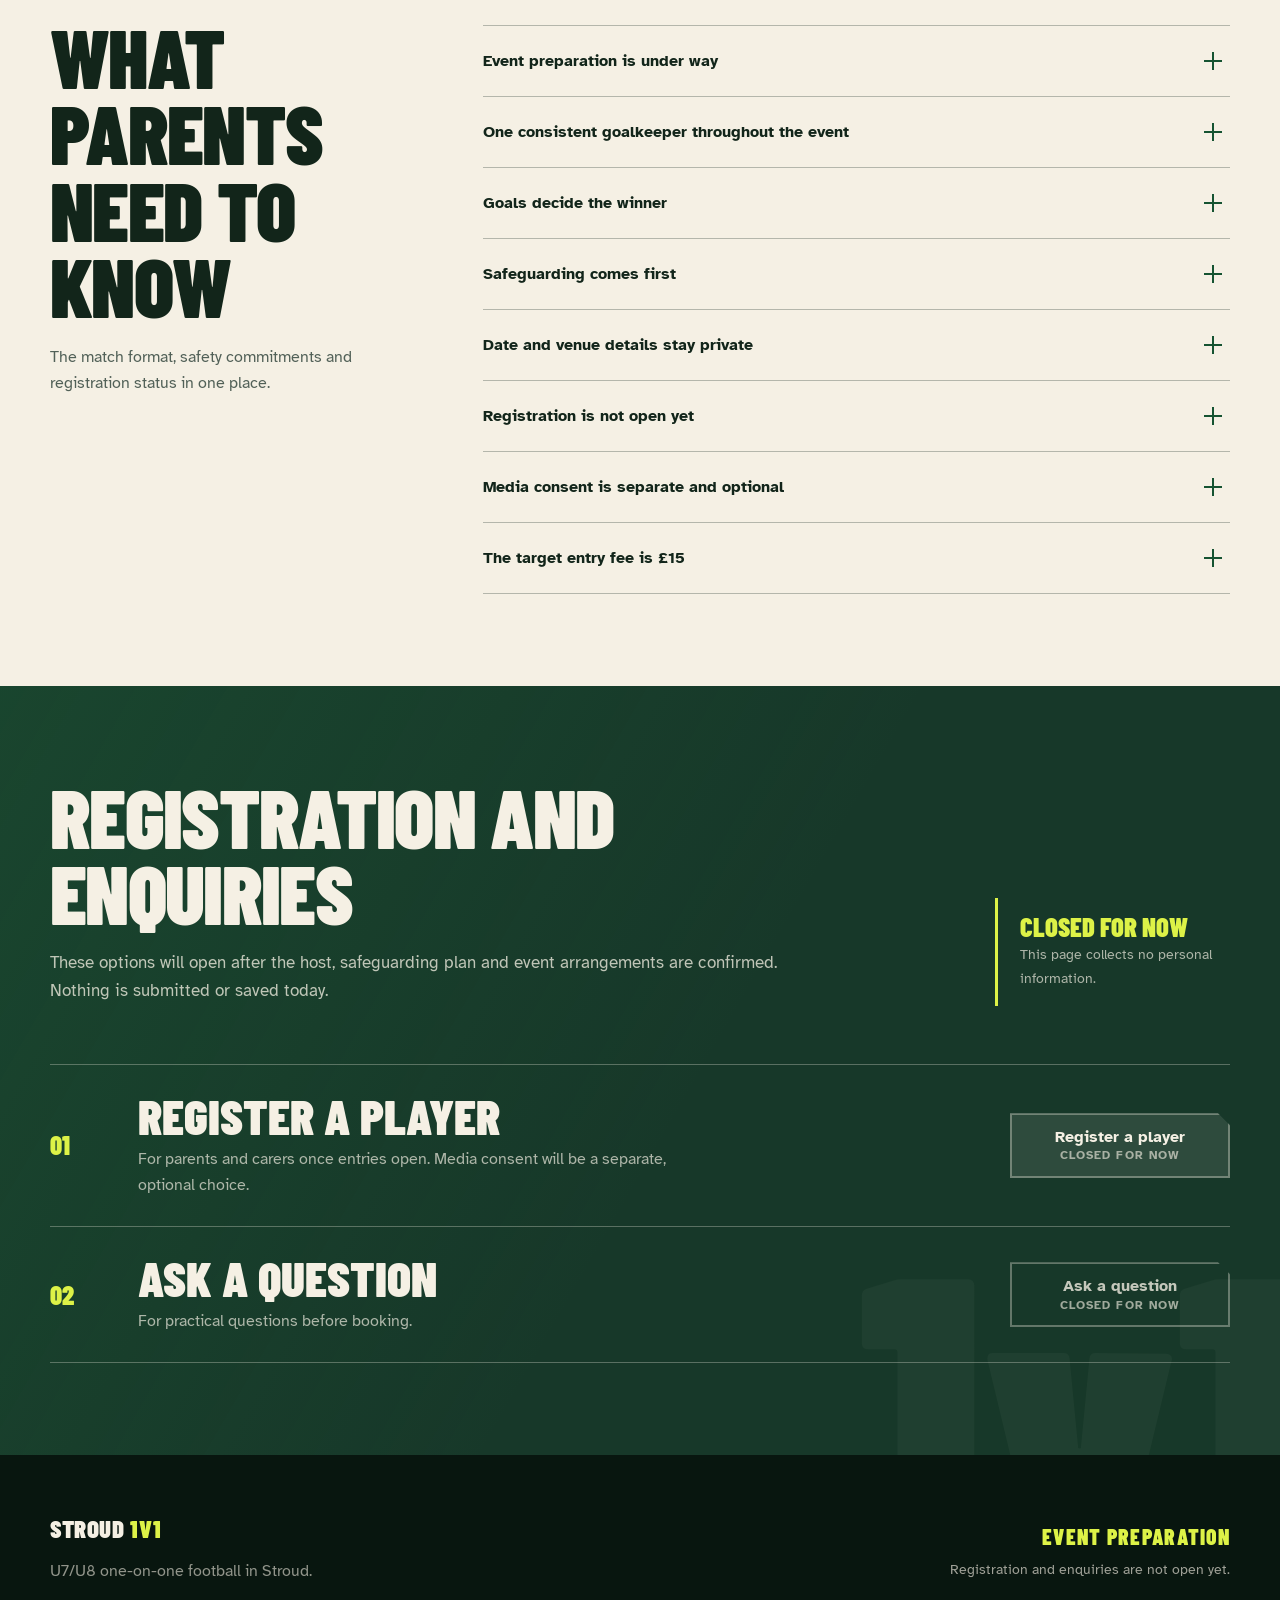
==== commit 19f92b47: "Refine Stroud 1v1 live-ball rules" ====
--- a/stroud-1v1/index.html
+++ b/stroud-1v1/index.html
@@ -8,14 +8,14 @@
     <meta name="description" content="A fast one-on-one football tournament for U7 and U8 players, being prepared in Stroud.">
     <meta property="og:type" content="website">
     <meta property="og:title" content="Stroud 1v1 — U7/U8 Football">
-    <meta property="og:description" content="Three attacks each, one consistent goalkeeper and no time limit.">
+    <meta property="og:description" content="Three attacks each, five each in the final, one consistent goalkeeper and no time limit.">
     <meta property="og:url" content="https://greg-cld.github.io/Champion-Football-Stroud/stroud-1v1/">
     <meta property="og:image" content="https://greg-cld.github.io/Champion-Football-Stroud/stroud-1v1/assets/share-card-three-attacks.png">
     <meta property="og:image:width" content="1729">
     <meta property="og:image:height" content="910">
     <title>Stroud 1v1 — U7/U8 Football</title>
     <link rel="canonical" href="https://greg-cld.github.io/Champion-Football-Stroud/stroud-1v1/">
-    <link rel="stylesheet" href="assets/styles.css?v=20260819-5">
+    <link rel="stylesheet" href="assets/styles.css?v=20260820-1">
 </head>
 <body>
     <a class="skip-link" href="#main">Skip to the main idea</a>
@@ -50,7 +50,7 @@
                 <div class="hero__copy">
                     <p class="descriptor">U7/U8 one-on-one football tournament</p>
                     <h1 id="hero-title">One ball.<br>One defender.<br><em>Three attacks.</em></h1>
-                    <p class="hero__intro">Three attacks each. Take turns attacking and defending. The player with the most goals goes through.</p>
+                    <p class="hero__intro">Three attacks each. Five each in the final. Take turns attacking and defending. The player with the most goals goes through.</p>
                     <div class="hero__actions">
                         <a class="button button--primary" href="#how-it-works">See how it works</a>
                         <a class="button button--quiet" href="rules/">Read the rules</a>
@@ -89,10 +89,10 @@
                     </li>
                     <li>
                         <span class="duel-steps__number">4</span>
-                        <div><strong>Switch</strong><span>The other player attacks next.</span></div>
+                        <div><strong>Finish</strong><span>A goal, goalkeeper collection or ball out ends the go.</span></div>
                     </li>
                 </ol>
-                <p class="working-rule-note"><strong>Match rule:</strong> Every attack uses the same one-two start. There is no time limit.</p>
+                <p class="working-rule-note"><strong>Match rule:</strong> Every attack uses the same one-two start. There is no time limit, and a saved rebound stays live while the ball remains in play.</p>
             </div>
         </section>
 
@@ -100,8 +100,8 @@
             <div class="shell split-layout">
                 <div class="split-layout__copy">
                     <p class="section-number section-number--lime" aria-hidden="true">02</p>
-                    <h2 id="match-title">Three attacks each. Highest score wins.</h2>
-                    <p>Player A and Player B alternate until both have attacked three times. That makes six attacks in every match.</p>
+                    <h2 id="match-title">Three each. Five each in the final.</h2>
+                    <p>Standard knockout matches use three attacks each, alternating A then B. In the final, both players get five attacks each.</p>
                     <a class="text-link" href="rules/#match">Open the match rules <span aria-hidden="true">→</span></a>
                 </div>
 
@@ -121,6 +121,10 @@
                         <li><span>06</span><strong>Player B attacks</strong></li>
                     </ol>
 
+                    <div class="match-board__final">
+                        <span>The final</span>
+                        <strong>Five attacks each</strong>
+                    </div>
                     <div class="match-board__keeper">
                         <span>One designated goalkeeper</span>
                         <strong>Stays throughout the tournament wherever possible</strong>
@@ -139,19 +143,19 @@
                     <p class="section-number" aria-hidden="true">03</p>
                     <div>
                         <h2 id="progression-title">Straight knockout. Win and move on.</h2>
-                        <p>This is a straight-knockout tournament: the player with the most goals after six attacks advances. Level scores move to paired sudden death.</p>
+                        <p>This is a straight-knockout tournament: the player with the most goals after the scheduled attacks advances. Standard matches have three attacks each; the final has five. Level scores move to paired sudden death.</p>
                     </div>
                 </div>
 
                 <div class="progression-flow">
-                    <div><span>Step 1</span><strong>Three attacks each</strong></div>
+                    <div><span>Step 1</span><strong>Play every scheduled attack</strong></div>
                     <span class="progression-flow__arrow" aria-hidden="true">→</span>
                     <div><span>Step 2</span><strong>Count the goals</strong></div>
                     <span class="progression-flow__arrow" aria-hidden="true">→</span>
                     <div class="progression-flow__finish"><span>Step 3</span><strong>Winner advances</strong></div>
                 </div>
                 <div class="sudden-death-note">
-                    <strong>Level after six</strong>
+                    <strong>Level after the scheduled attacks</strong>
                     <span>Each player gets one extra attack. If the outcome is still level, paired attacks continue until one player scores and the other does not.</span>
                 </div>
             </div>
@@ -167,7 +171,7 @@
                 <div class="faq-list">
                     <details>
                         <summary>U7/U8 head-to-head football</summary>
-                        <p>Stroud 1v1 is a one-on-one football tournament for U7 and U8 players. Two players take turns attacking and defending, with no time limit on an attack.</p>
+                        <p>Stroud 1v1 is a one-on-one football tournament for U7 and U8 players. Standard matches give each player three attacks; the final gives each player five. Players take turns attacking and defending, with no time limit.</p>
                     </details>
                     <details>
                         <summary>Event preparation is under way</summary>
@@ -179,7 +183,7 @@
                     </details>
                     <details>
                         <summary>Goals decide the winner</summary>
-                        <p>Every goal scores one point. Defending and saving stop the attacker scoring but earn no separate points. This is straight knockout: the player with the most goals advances; level scores use paired sudden-death attacks.</p>
+                        <p>Every goal scores one point. A goalkeeper collection or a defender clearing the ball out ends the go without a point; a saved rebound stays live. This is straight knockout: the player with the most goals advances, and level scores use paired sudden-death attacks.</p>
                     </details>
                     <details>
                         <summary>Safeguarding comes first</summary>
@@ -195,7 +199,7 @@
                     </details>
                     <details>
                         <summary>Media consent is separate and optional</summary>
-                        <p>Official photos or video for the website or social media will only be used with specific consent from a parent or carer. Saying no will not affect a child’s entry or chance to take part. Each intended use will be explained separately, and consent can be withdrawn for future use. Children will not be named in public media, and matches will not be livestreamed.</p>
+                        <p>With a parent or carer’s specific permission, selected official activity photos may be used on this website. Permission for any later social-media use will be asked separately and will remain optional. Saying no will not affect a child’s place or chance to take part. Children will not be named in public media, and matches will not be livestreamed.</p>
                     </details>
                     <details>
                         <summary>The target entry fee is £15</summary>
--- a/stroud-1v1/assets/styles.css
+++ b/stroud-1v1/assets/styles.css
@@ -708,6 +708,7 @@
     text-transform: uppercase;
 }
 
+.match-board__final,
 .match-board__keeper,
 .match-board__scoring {
     display: flex;
@@ -717,16 +718,19 @@
     padding: 18px 24px;
 }
 
+.match-board__final,
 .match-board__keeper {
     color: var(--chalk);
     border-top: 1px solid rgba(245, 240, 228, 0.34);
 }
 
+.match-board__final span,
 .match-board__keeper span,
 .match-board__scoring span {
     font-size: 0.86rem;
 }
 
+.match-board__final strong,
 .match-board__keeper strong,
 .match-board__scoring strong {
     font-family: var(--display);
@@ -736,9 +740,14 @@
     text-transform: uppercase;
 }
 
+.match-board__final span,
 .match-board__keeper span {
     color: var(--lime);
     font-weight: 700;
+}
+
+.match-board__final {
+    background: rgba(221, 242, 71, 0.1);
 }
 
 .match-board__scoring {
@@ -1098,7 +1107,7 @@
 .rules-hero__mark span {
     margin-top: 10px;
     font-family: var(--display);
-    font-size: 6rem;
+    font-size: 4.7rem;
     line-height: 0.6;
 }
 
@@ -1649,7 +1658,7 @@
     }
 
     .rules-hero__mark span {
-        font-size: 4.2rem;
+        font-size: 3.2rem;
     }
 
     .rule-section {
@@ -1739,6 +1748,7 @@
         padding: 18px 16px;
     }
 
+    .match-board__final,
     .match-board__keeper,
     .match-board__scoring {
         align-items: flex-start;
@@ -1747,6 +1757,7 @@
         padding-inline: 16px;
     }
 
+    .match-board__final strong,
     .match-board__keeper strong,
     .match-board__scoring strong {
         text-align: left;
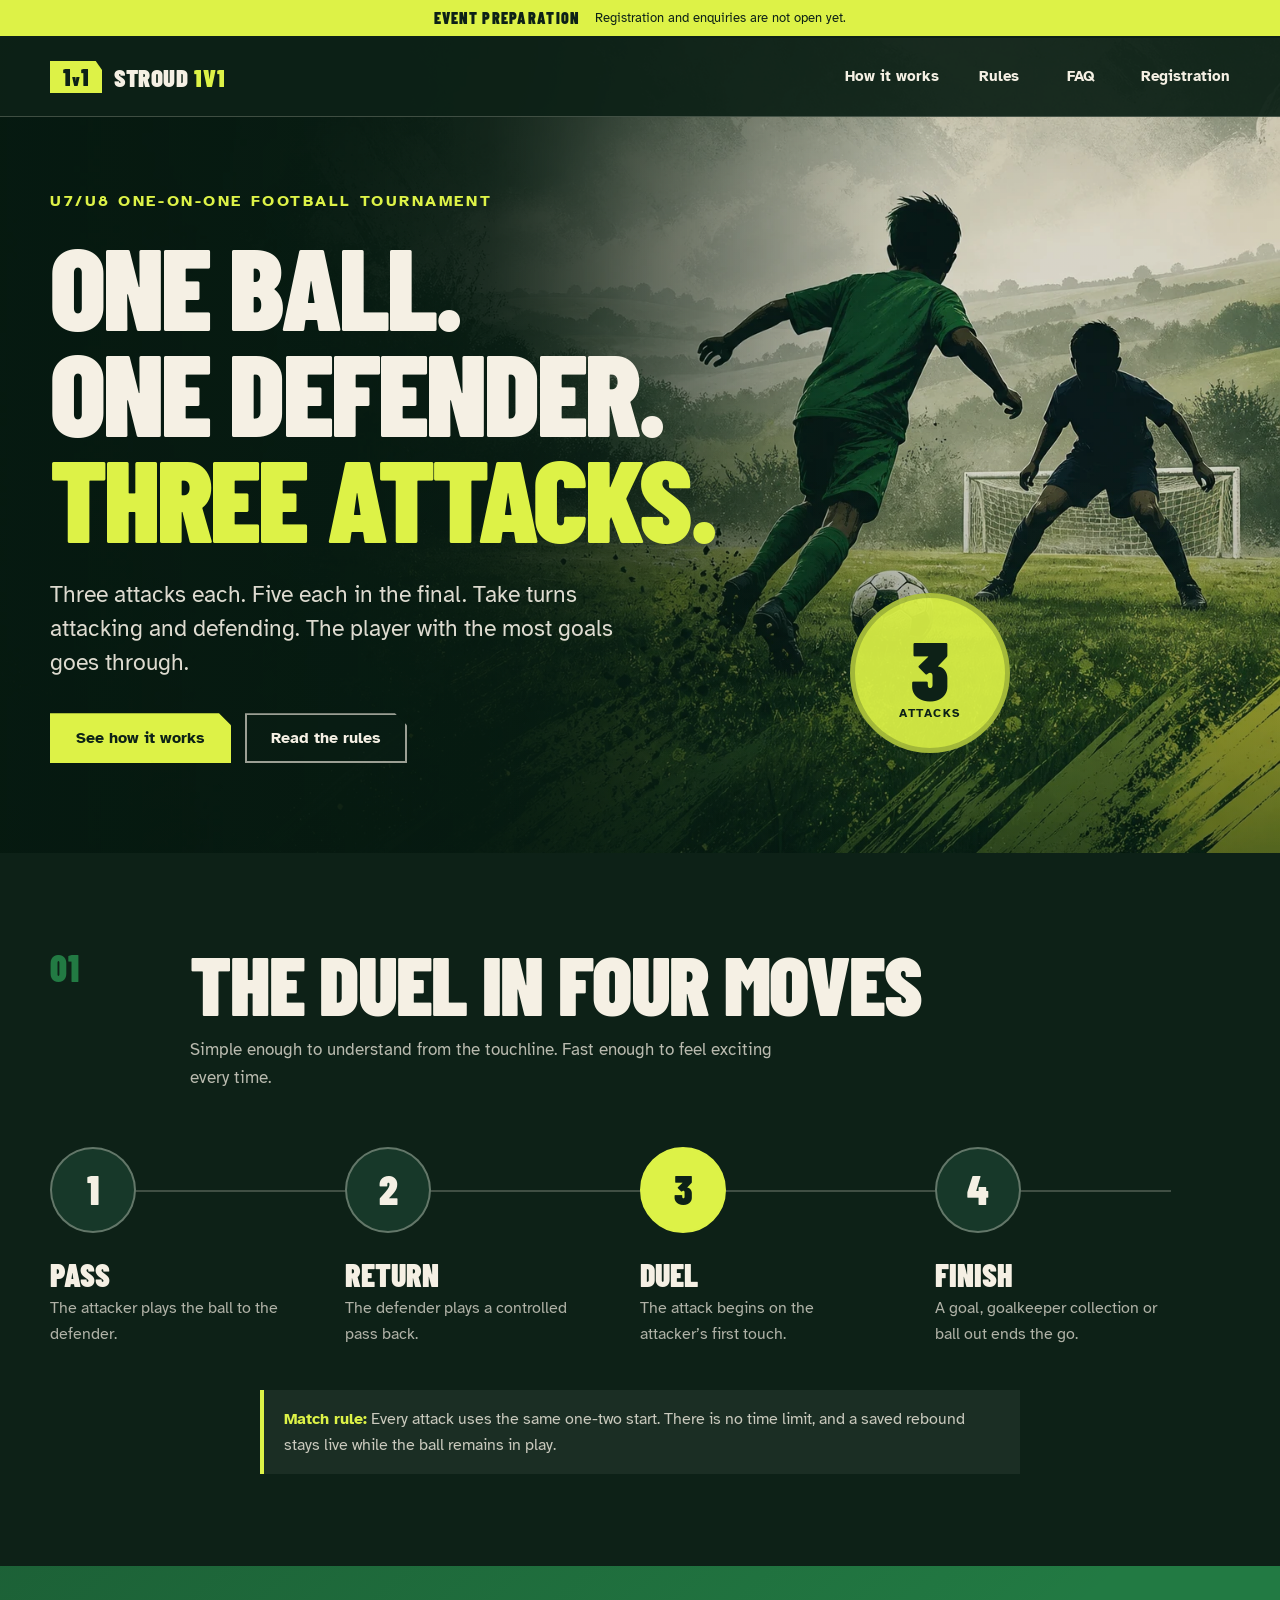
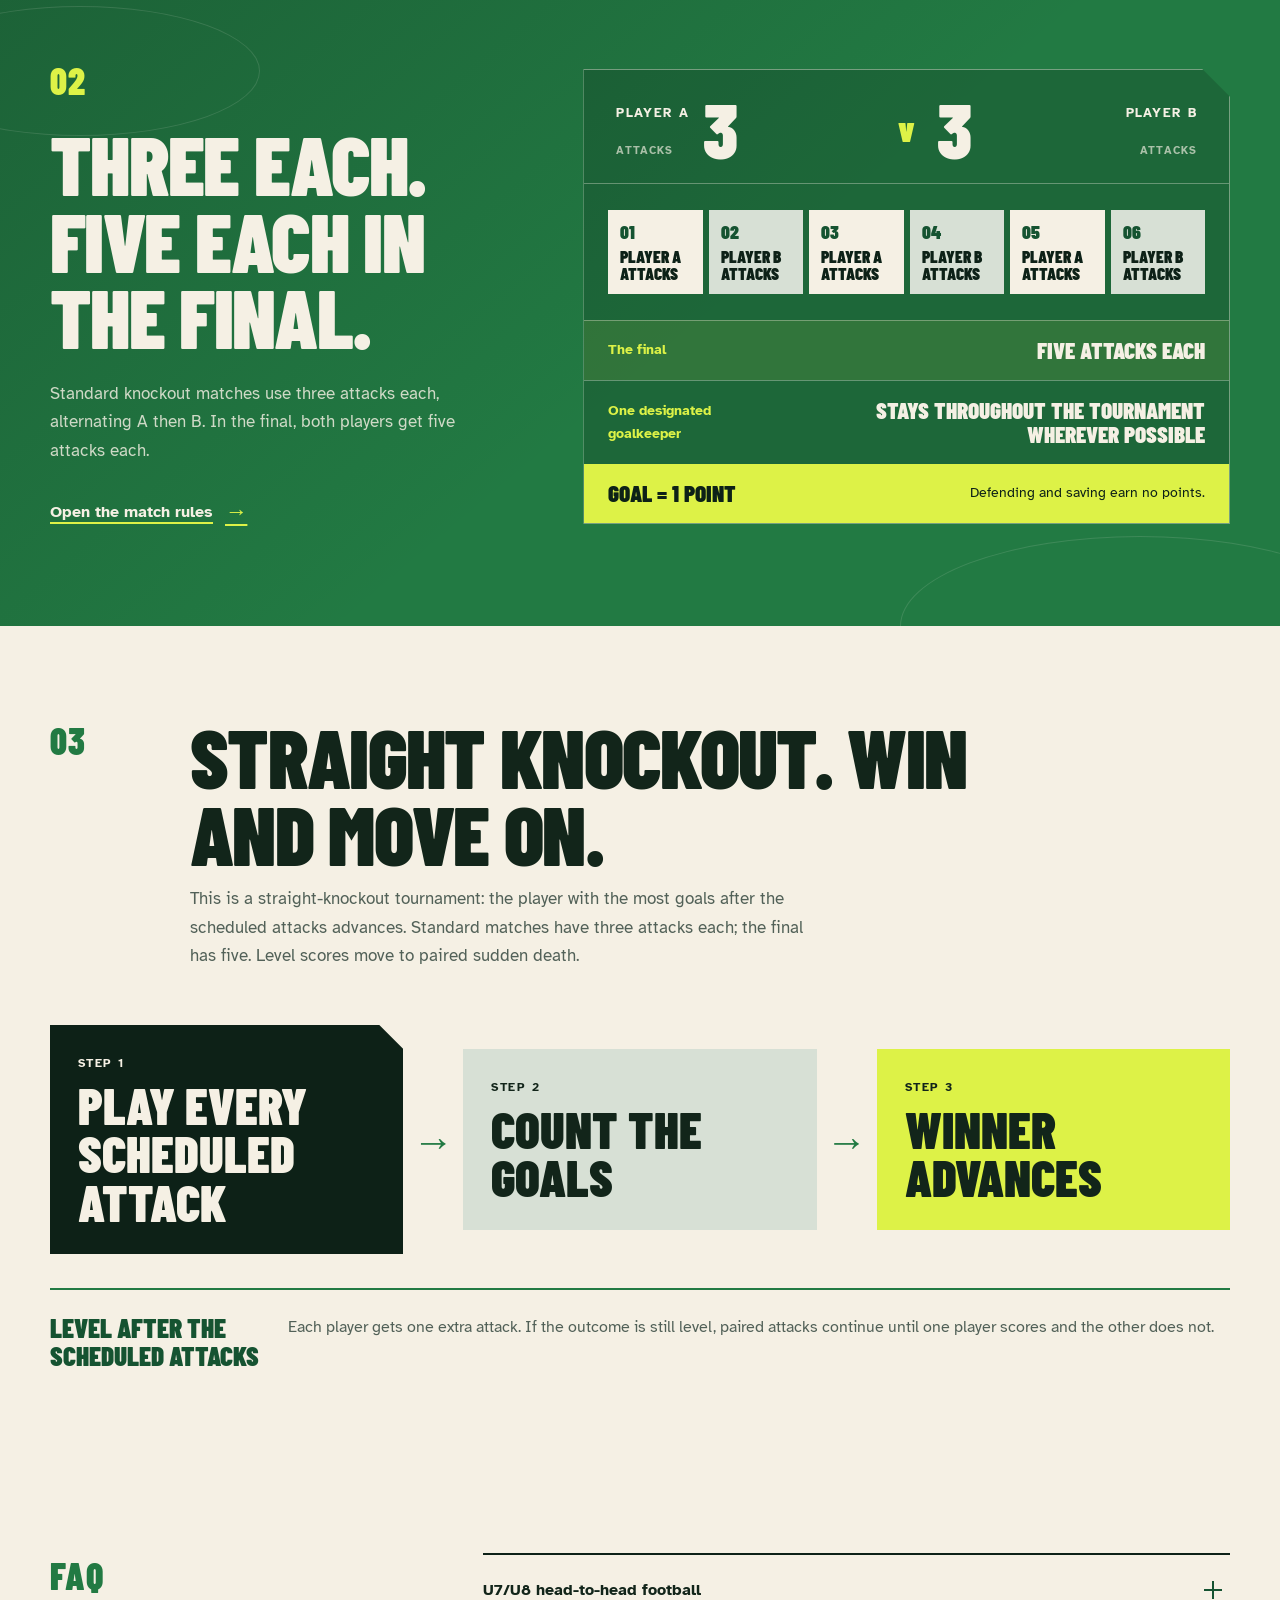
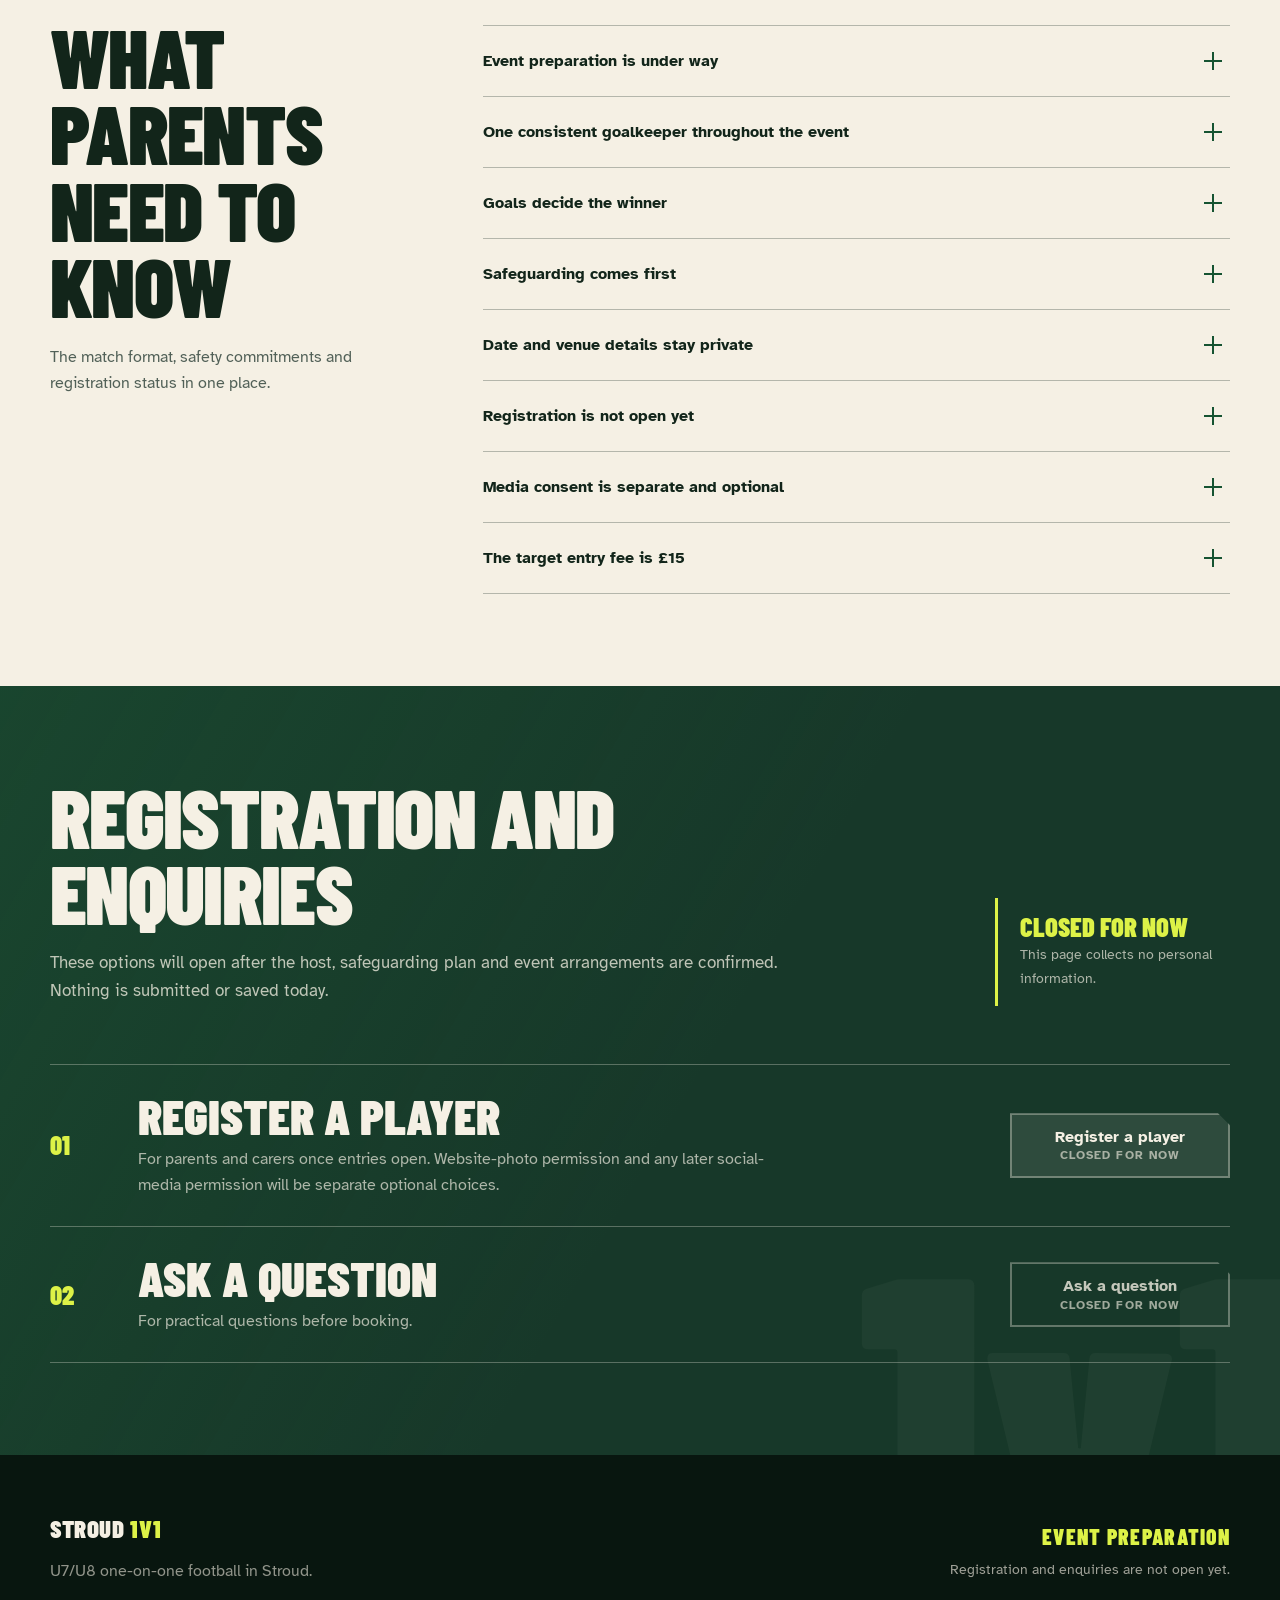
==== commit 65ed465f: "Refresh Stroud 1v1 share preview" ====
--- a/stroud-1v1/index.html
+++ b/stroud-1v1/index.html
@@ -10,8 +10,8 @@
     <meta property="og:title" content="Stroud 1v1 — U7/U8 Football">
     <meta property="og:description" content="Three attacks each, five each in the final, one consistent goalkeeper and no time limit.">
     <meta property="og:url" content="https://greg-cld.github.io/Champion-Football-Stroud/stroud-1v1/">
-    <meta property="og:image" content="https://greg-cld.github.io/Champion-Football-Stroud/stroud-1v1/assets/share-card-three-attacks.png">
-    <meta property="og:image:width" content="1729">
+    <meta property="og:image" content="https://greg-cld.github.io/Champion-Football-Stroud/stroud-1v1/assets/share-card-standard-final.png">
+    <meta property="og:image:width" content="1728">
     <meta property="og:image:height" content="910">
     <title>Stroud 1v1 — U7/U8 Football</title>
     <link rel="canonical" href="https://greg-cld.github.io/Champion-Football-Stroud/stroud-1v1/">
@@ -199,7 +199,7 @@
                     </details>
                     <details>
                         <summary>Media consent is separate and optional</summary>
-                        <p>With a parent or carer’s specific permission, selected official activity photos may be used on this website. Permission for any later social-media use will be asked separately and will remain optional. Saying no will not affect a child’s place or chance to take part. Children will not be named in public media, and matches will not be livestreamed.</p>
+                        <p>With a parent or carer’s specific permission, selected official activity photos may be used on this website. Permission for any later social-media use will be asked separately and will remain optional. Saying no will not affect a child’s place or chance to take part, and consent can be withdrawn for future use. Children will not be named in public media, and matches will not be livestreamed.</p>
                     </details>
                     <details>
                         <summary>The target entry fee is £15</summary>
@@ -227,7 +227,7 @@
                         <span class="interest-choice__number" aria-hidden="true">01</span>
                         <div class="interest-choice__copy">
                             <h3>Register a player</h3>
-                            <p id="register-note">For parents and carers once entries open. Media consent will be a separate, optional choice.</p>
+                            <p id="register-note">For parents and carers once entries open. Website-photo permission and any later social-media permission will be separate optional choices.</p>
                         </div>
                         <button class="button button--unavailable" type="button" disabled aria-describedby="interest-note register-note">
                             Register a player
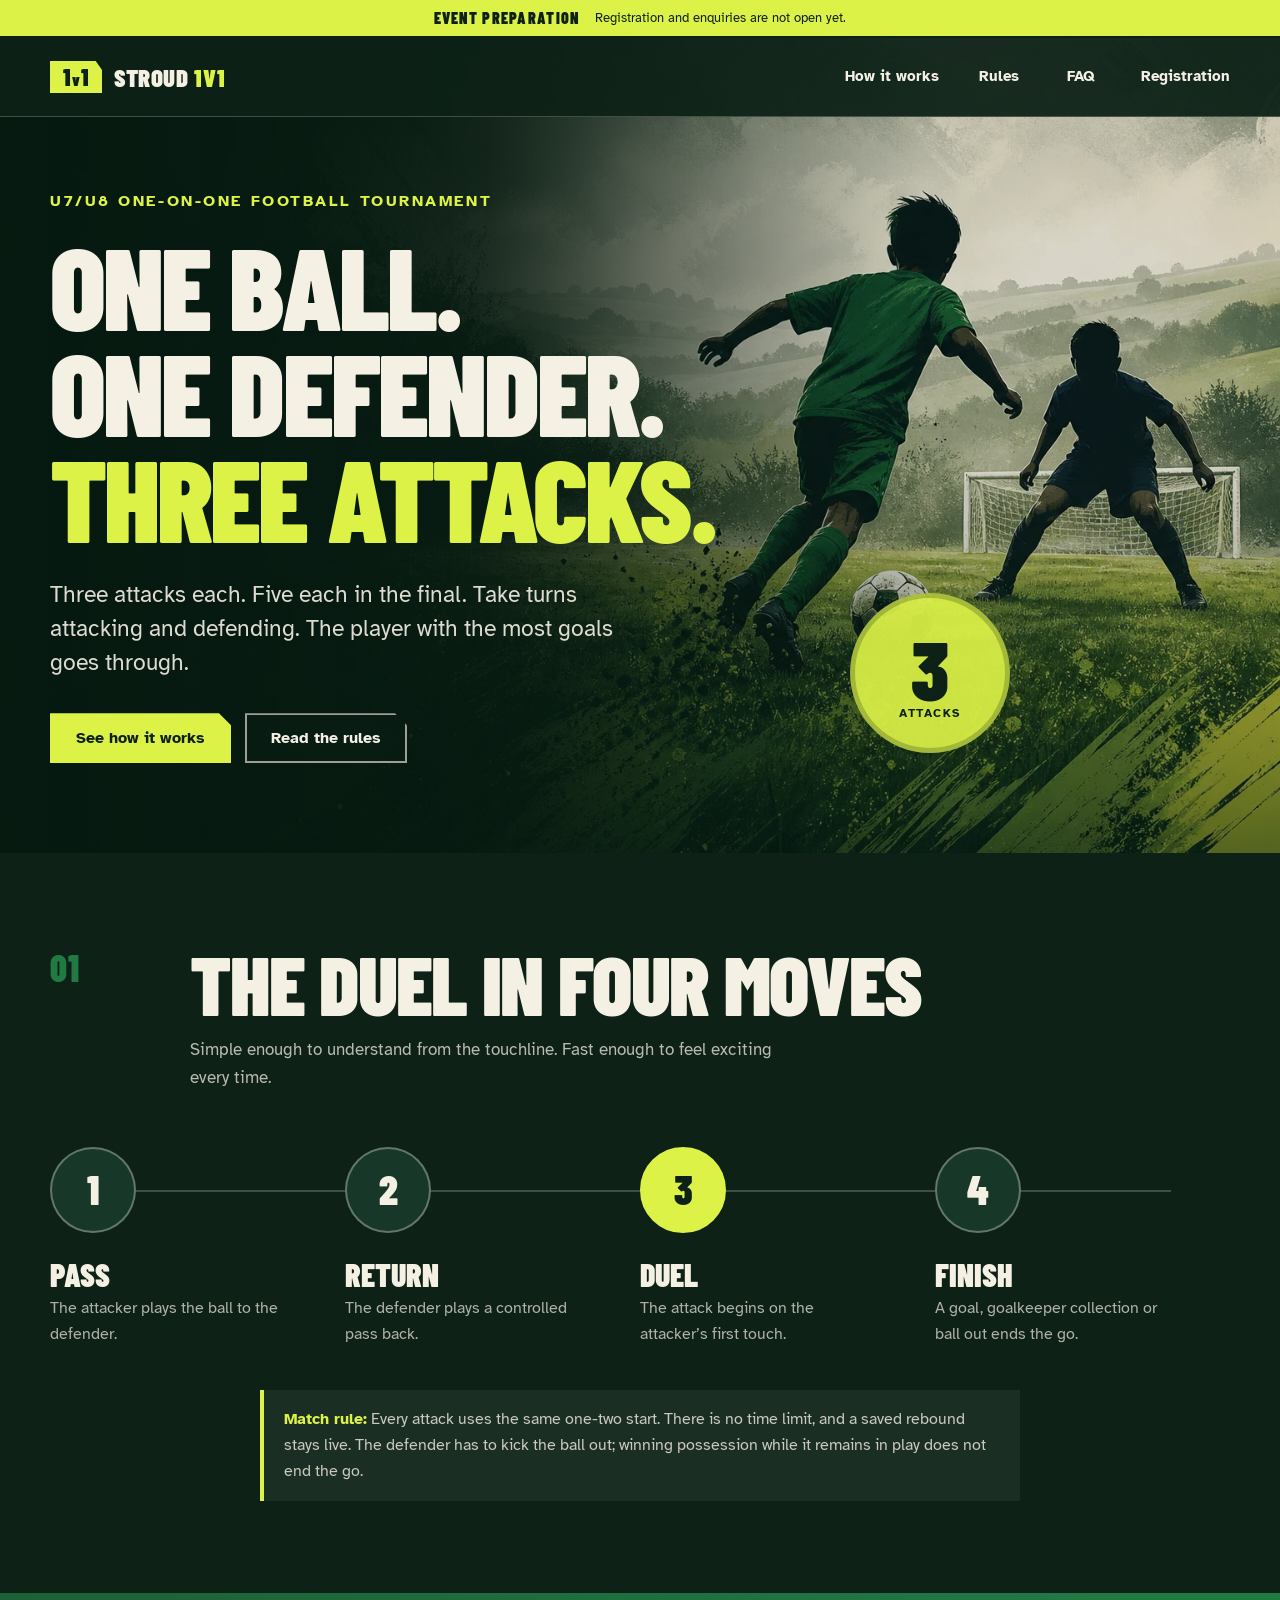
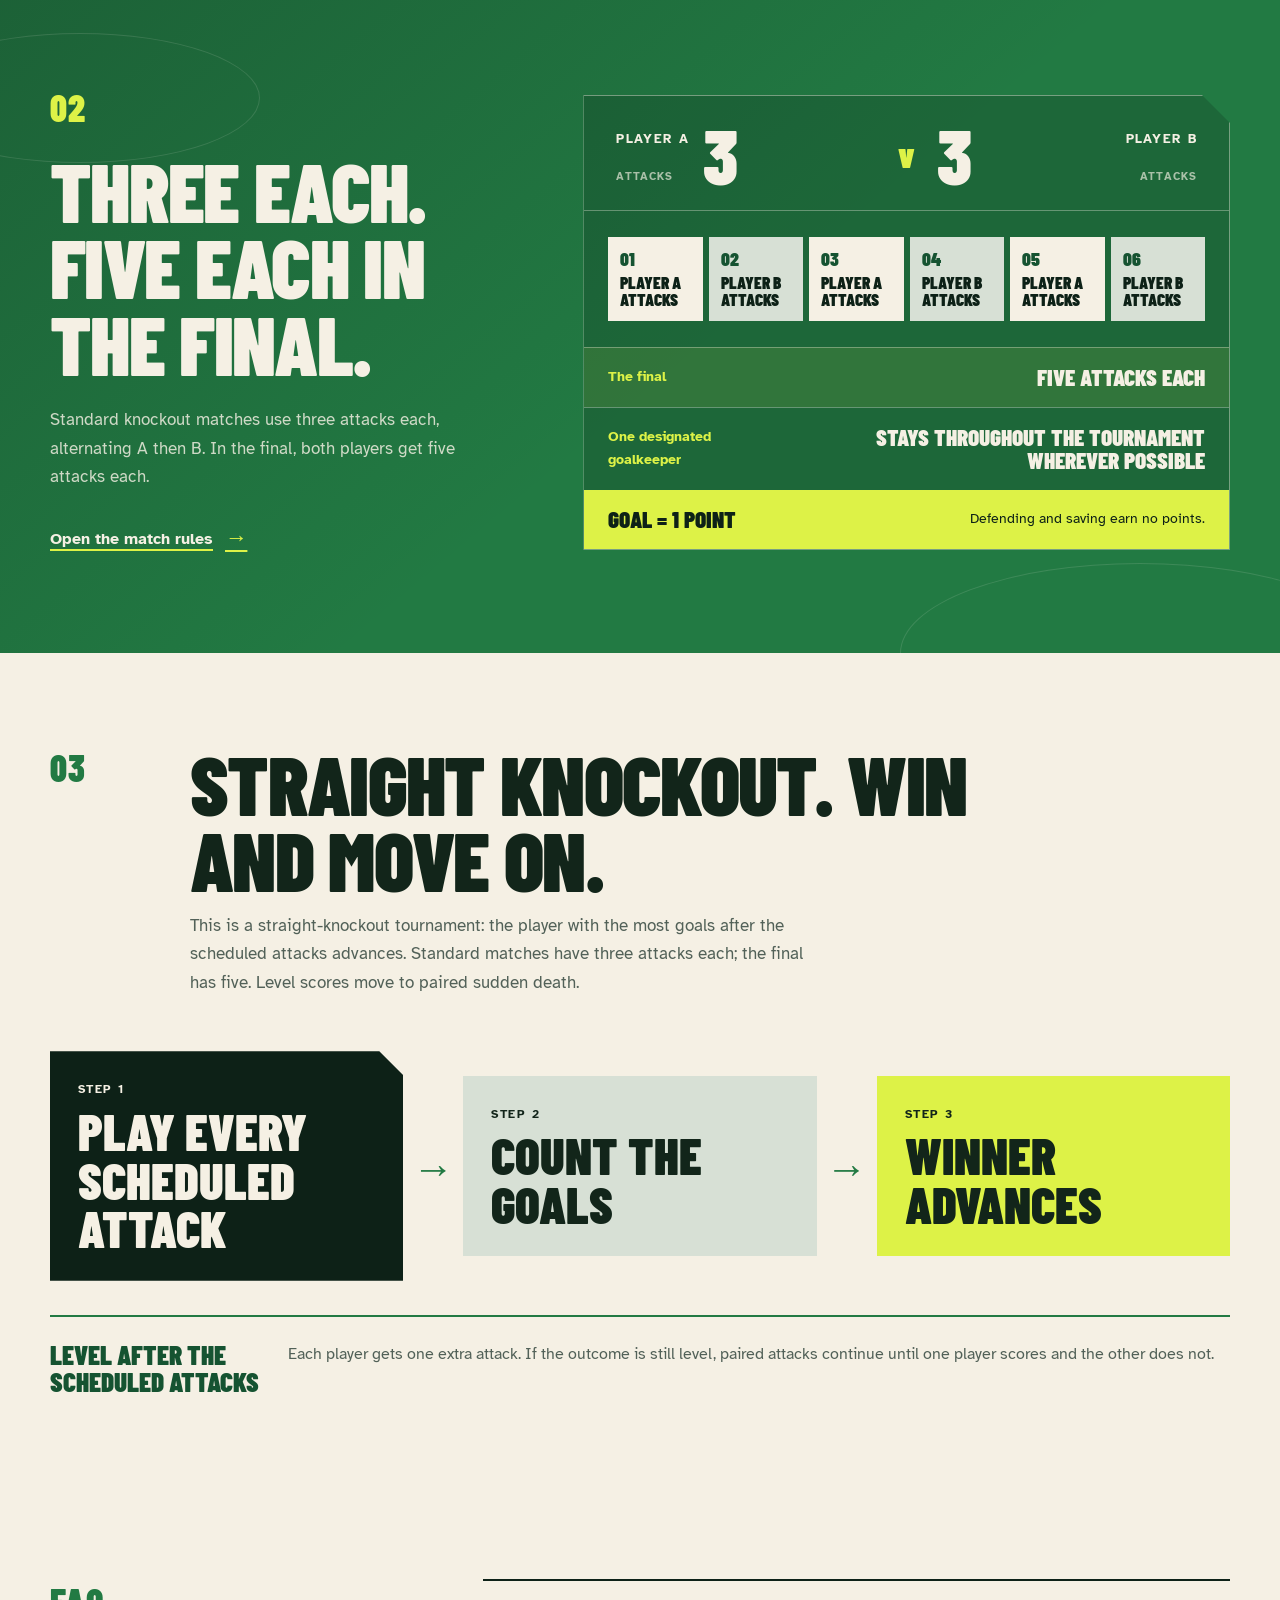
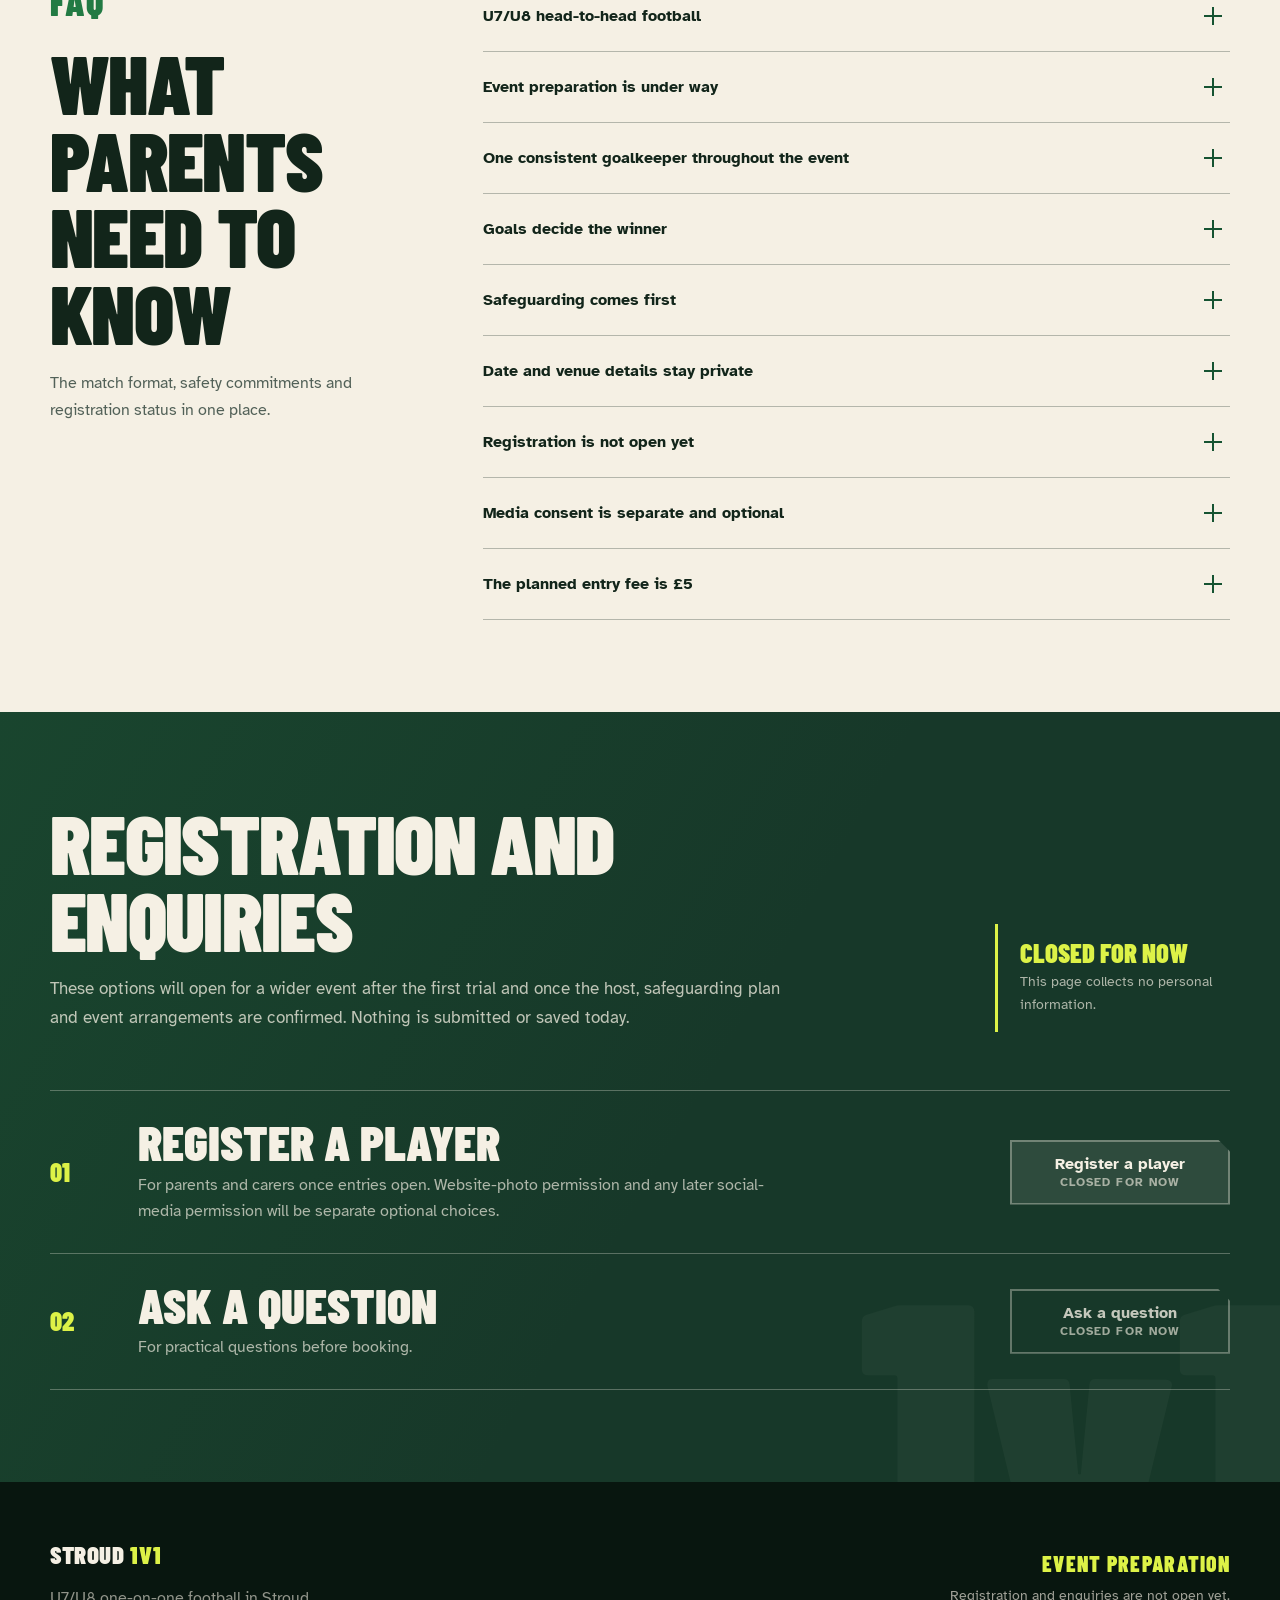
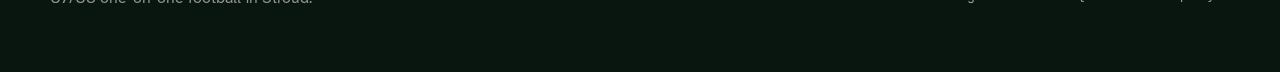
==== commit 552f81f7: "Refine Stroud 1v1 first-test details" ====
--- a/stroud-1v1/index.html
+++ b/stroud-1v1/index.html
@@ -92,7 +92,7 @@
                         <div><strong>Finish</strong><span>A goal, goalkeeper collection or ball out ends the go.</span></div>
                     </li>
                 </ol>
-                <p class="working-rule-note"><strong>Match rule:</strong> Every attack uses the same one-two start. There is no time limit, and a saved rebound stays live while the ball remains in play.</p>
+                <p class="working-rule-note"><strong>Match rule:</strong> Every attack uses the same one-two start. There is no time limit, and a saved rebound stays live. The defender has to kick the ball out; winning possession while it remains in play does not end the go.</p>
             </div>
         </section>
 
@@ -175,7 +175,7 @@
                     </details>
                     <details>
                         <summary>Event preparation is under way</summary>
-                        <p>The first event is being prepared. Registration will open only after the host, safeguarding responsibilities and event arrangements are confirmed.</p>
+                        <p>The first event is being prepared as a small, invitation-only trial. Wider registration will open only after the format, host, safeguarding responsibilities and event arrangements are confirmed.</p>
                     </details>
                     <details>
                         <summary>One consistent goalkeeper throughout the event</summary>
@@ -183,7 +183,7 @@
                     </details>
                     <details>
                         <summary>Goals decide the winner</summary>
-                        <p>Every goal scores one point. A goalkeeper collection or a defender clearing the ball out ends the go without a point; a saved rebound stays live. This is straight knockout: the player with the most goals advances, and level scores use paired sudden-death attacks.</p>
+                        <p>Every goal scores one point. A goalkeeper collection or a defender kicking the ball out ends the go without a point; a saved rebound stays live. Winning possession while the ball remains in play does not end the go. This is straight knockout: the player with the most goals advances, and level scores use paired sudden-death attacks.</p>
                     </details>
                     <details>
                         <summary>Safeguarding comes first</summary>
@@ -202,8 +202,8 @@
                         <p>With a parent or carer’s specific permission, selected official activity photos may be used on this website. Permission for any later social-media use will be asked separately and will remain optional. Saying no will not affect a child’s place or chance to take part, and consent can be withdrawn for future use. Children will not be named in public media, and matches will not be livestreamed.</p>
                     </details>
                     <details>
-                        <summary>The target entry fee is £15</summary>
-                        <p>The target entry fee is £15 per child. The confirmed fee will be shown before registration opens.</p>
+                        <summary>The planned entry fee is £5</summary>
+                        <p>The planned entry fee is £5 per child. It will be confirmed before invitations are sent.</p>
                     </details>
                 </div>
             </div>
@@ -214,7 +214,7 @@
                 <div class="interest-preview__heading">
                     <div>
                         <h2 id="interest-title">Registration and enquiries</h2>
-                        <p id="interest-note">These options will open after the host, safeguarding plan and event arrangements are confirmed. Nothing is submitted or saved today.</p>
+                        <p id="interest-note">These options will open for a wider event after the first trial and once the host, safeguarding plan and event arrangements are confirmed. Nothing is submitted or saved today.</p>
                     </div>
                     <div class="interest-preview__status">
                         <strong>Closed for now</strong>
